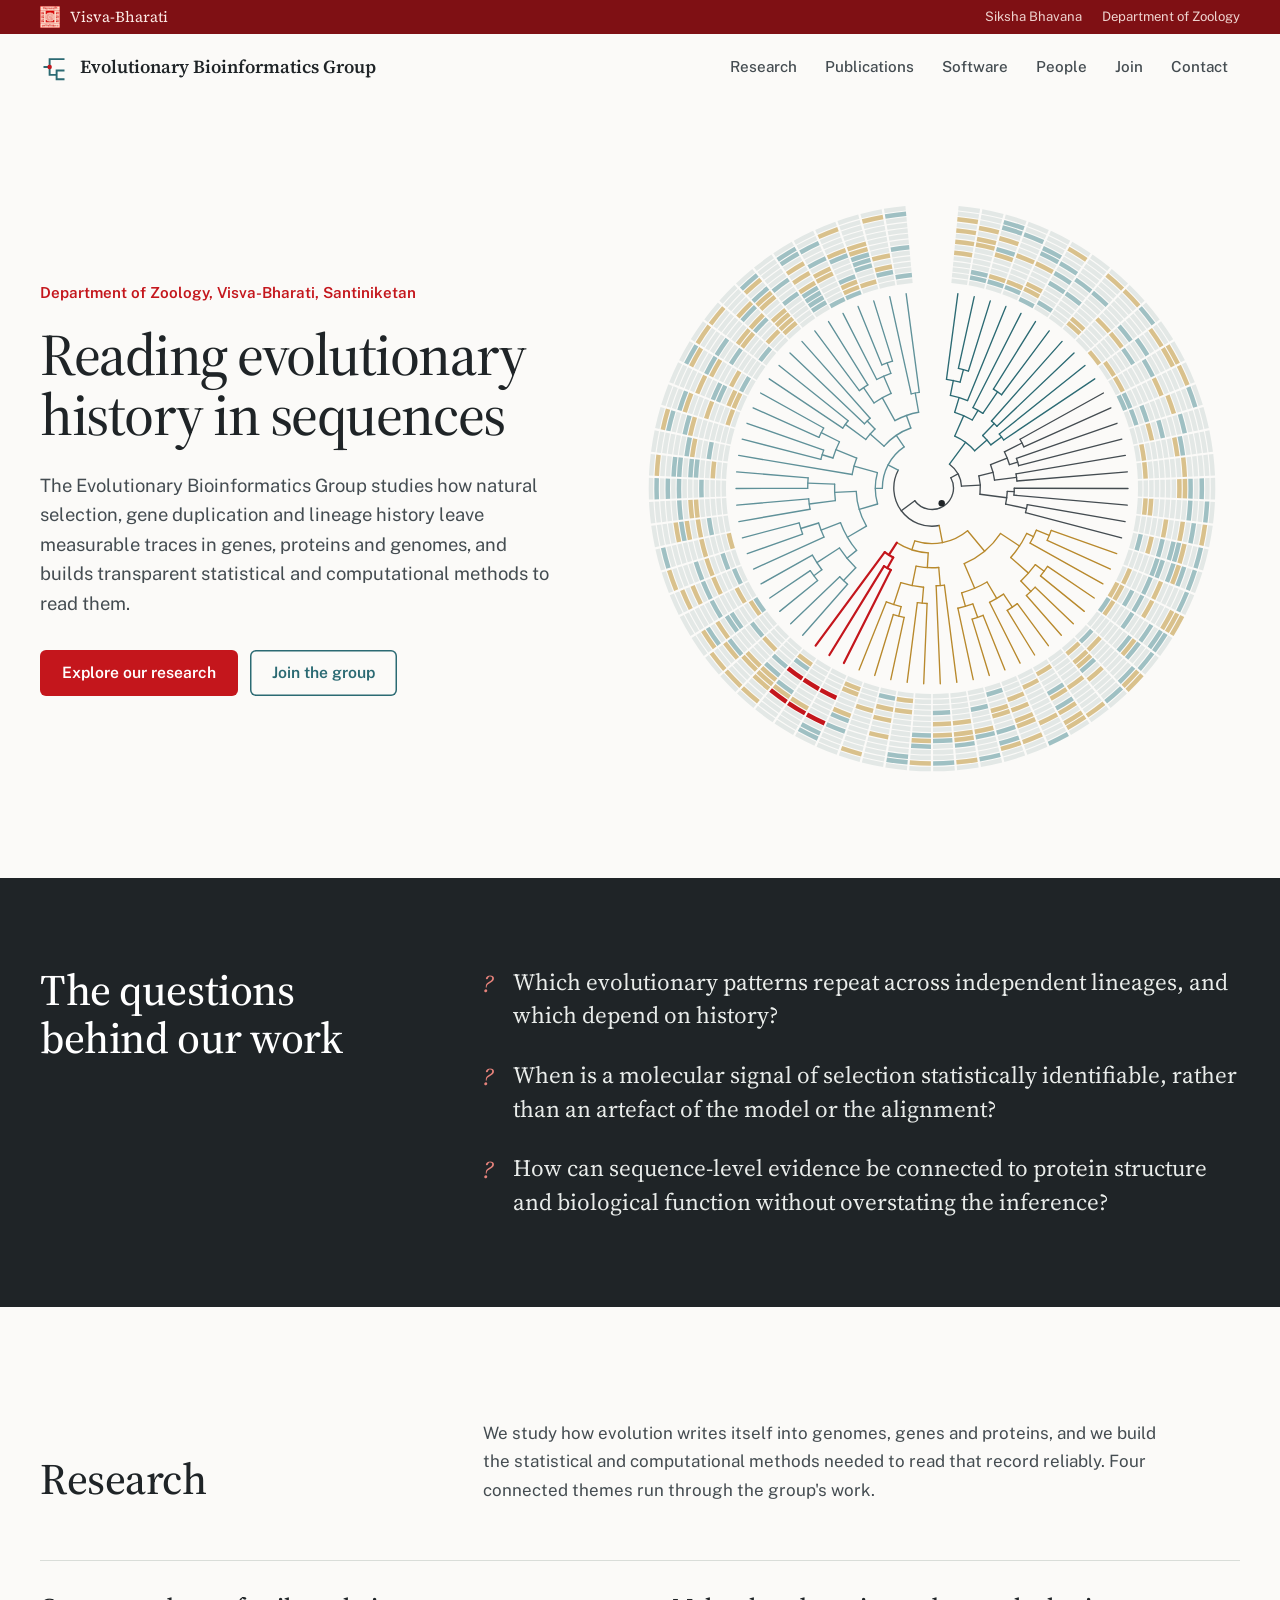
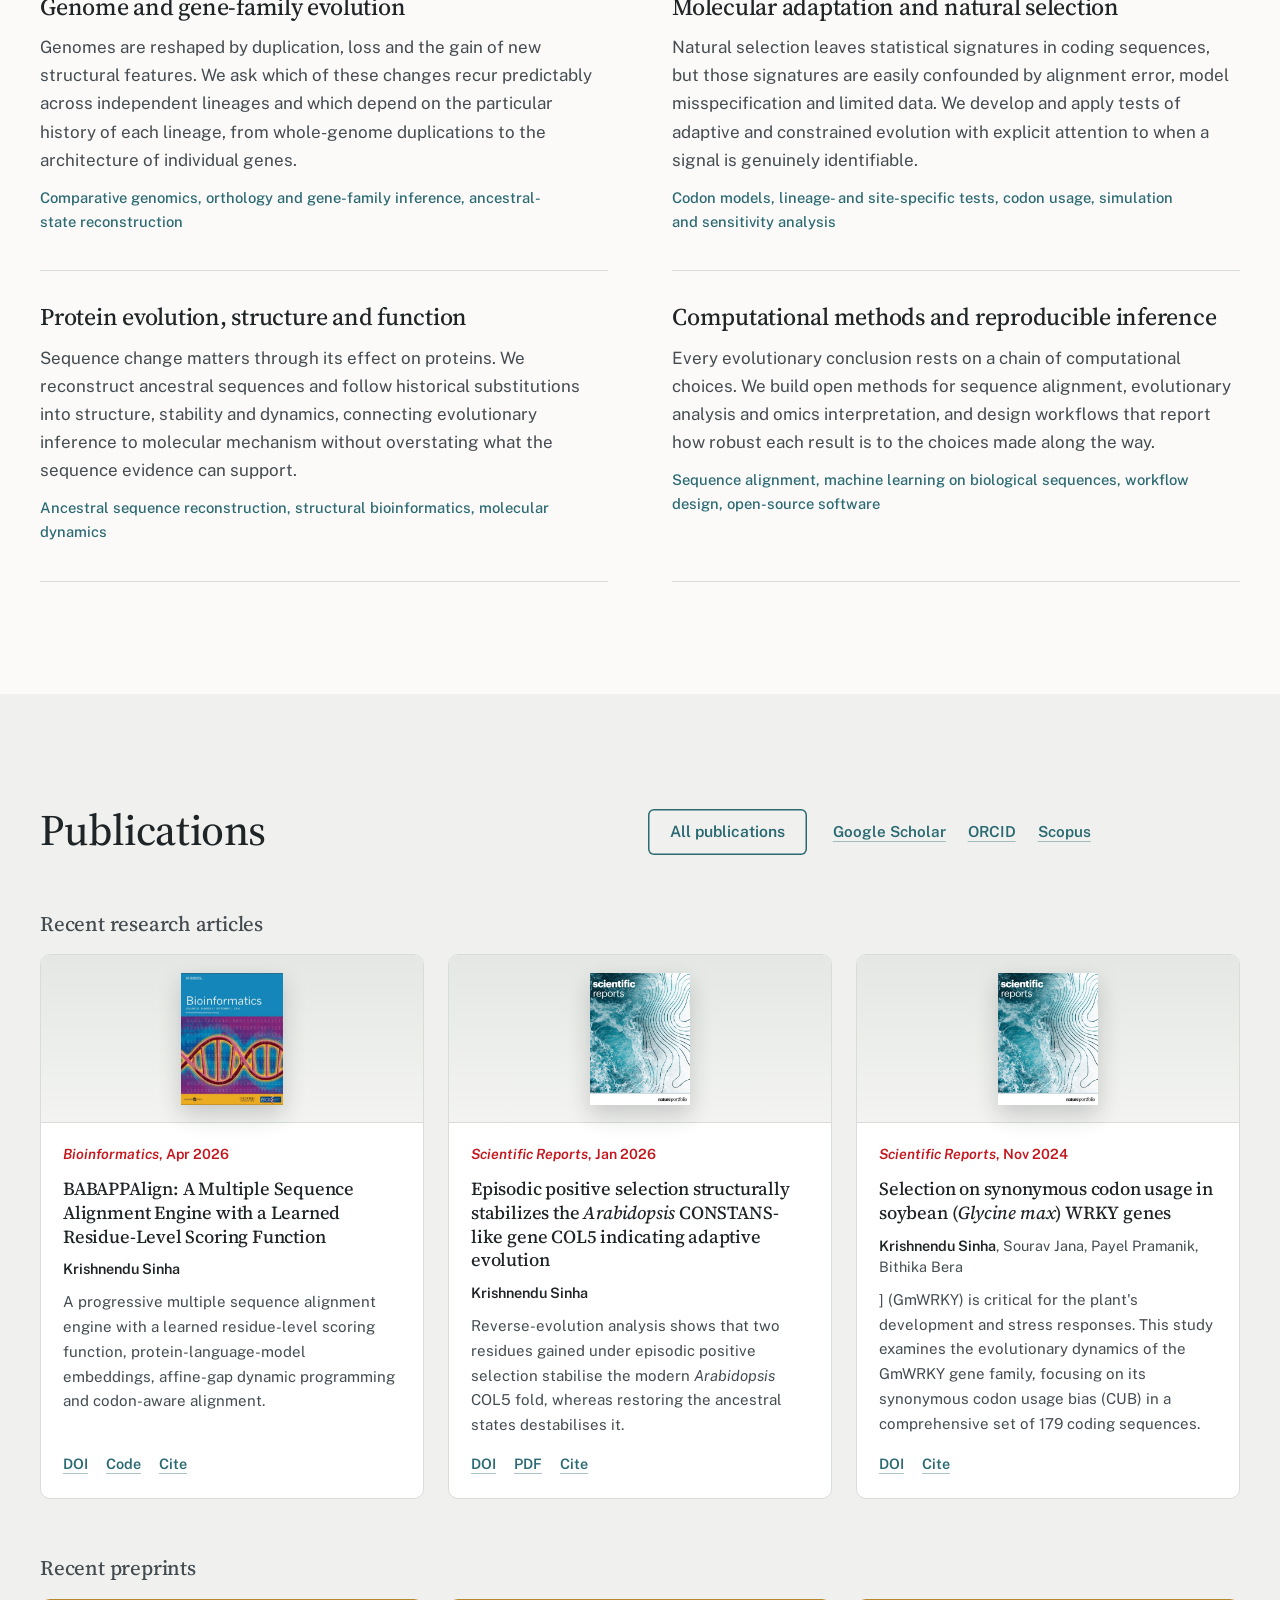
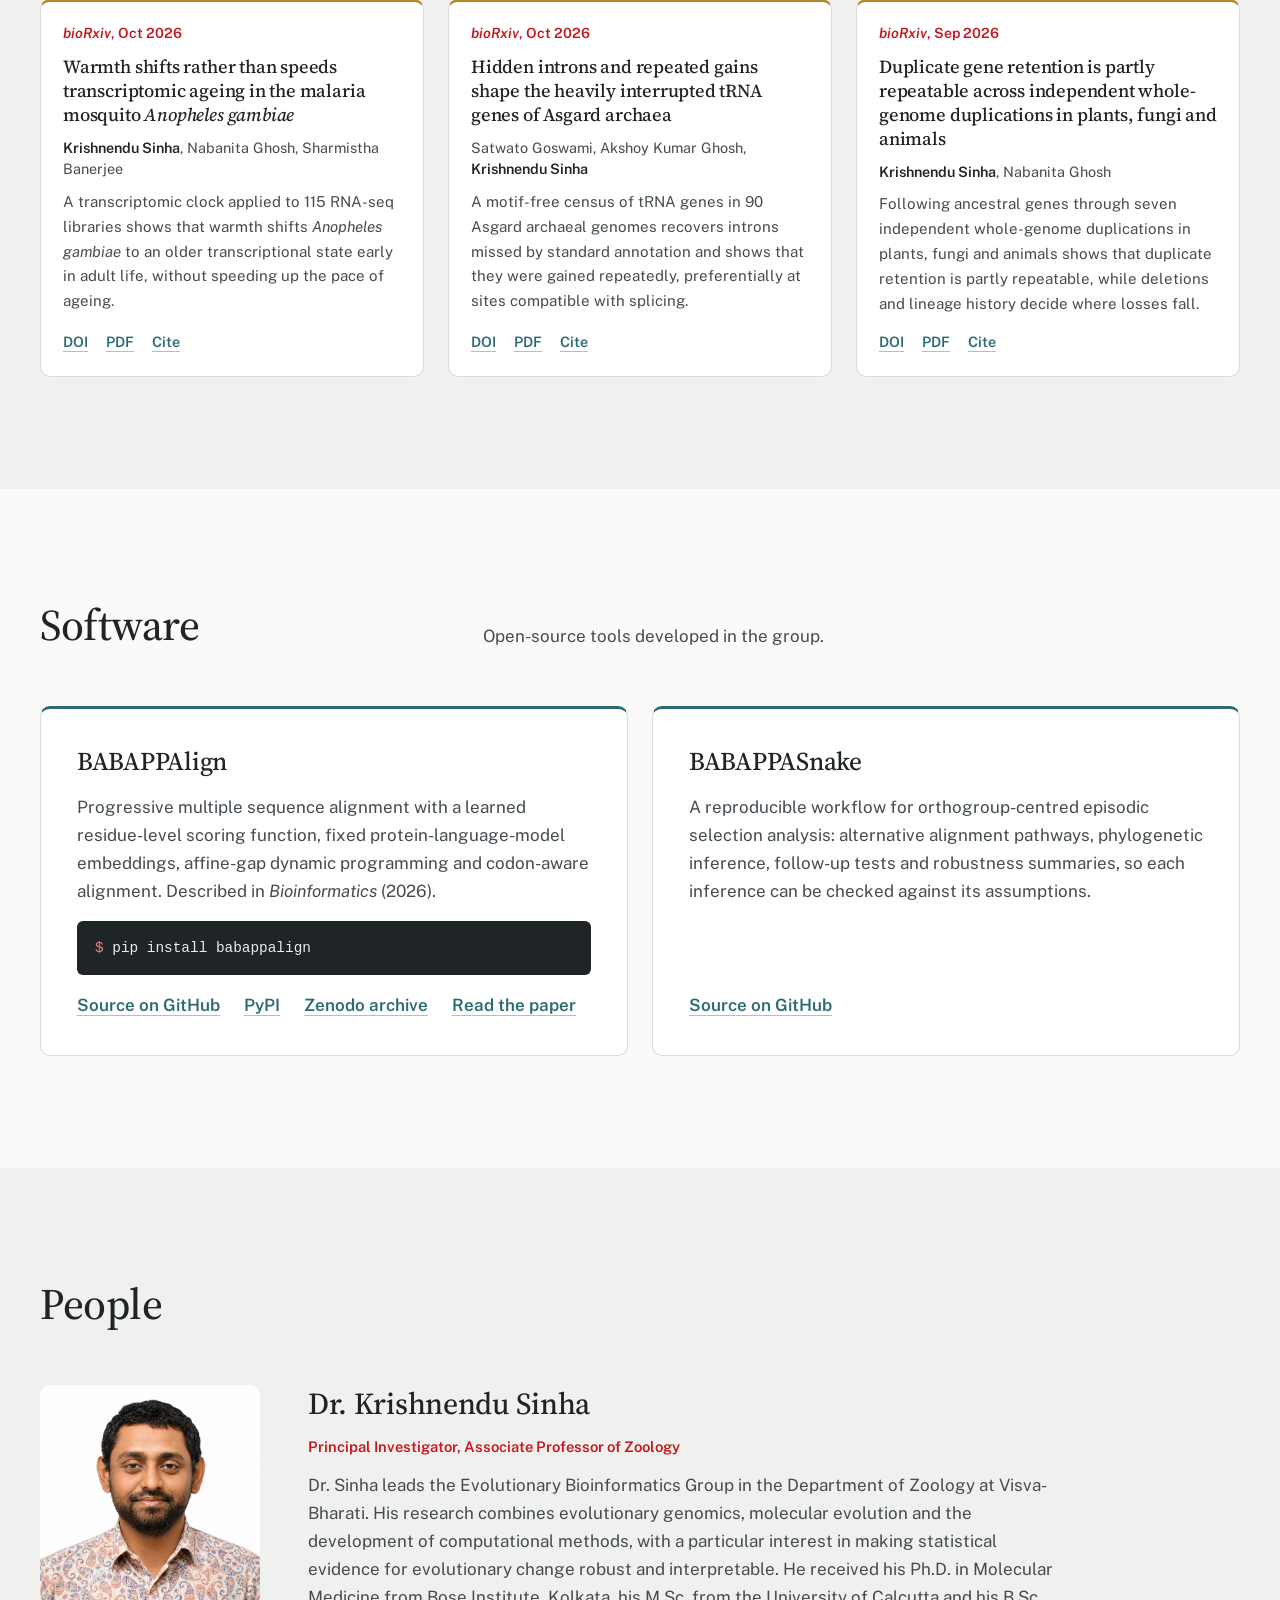
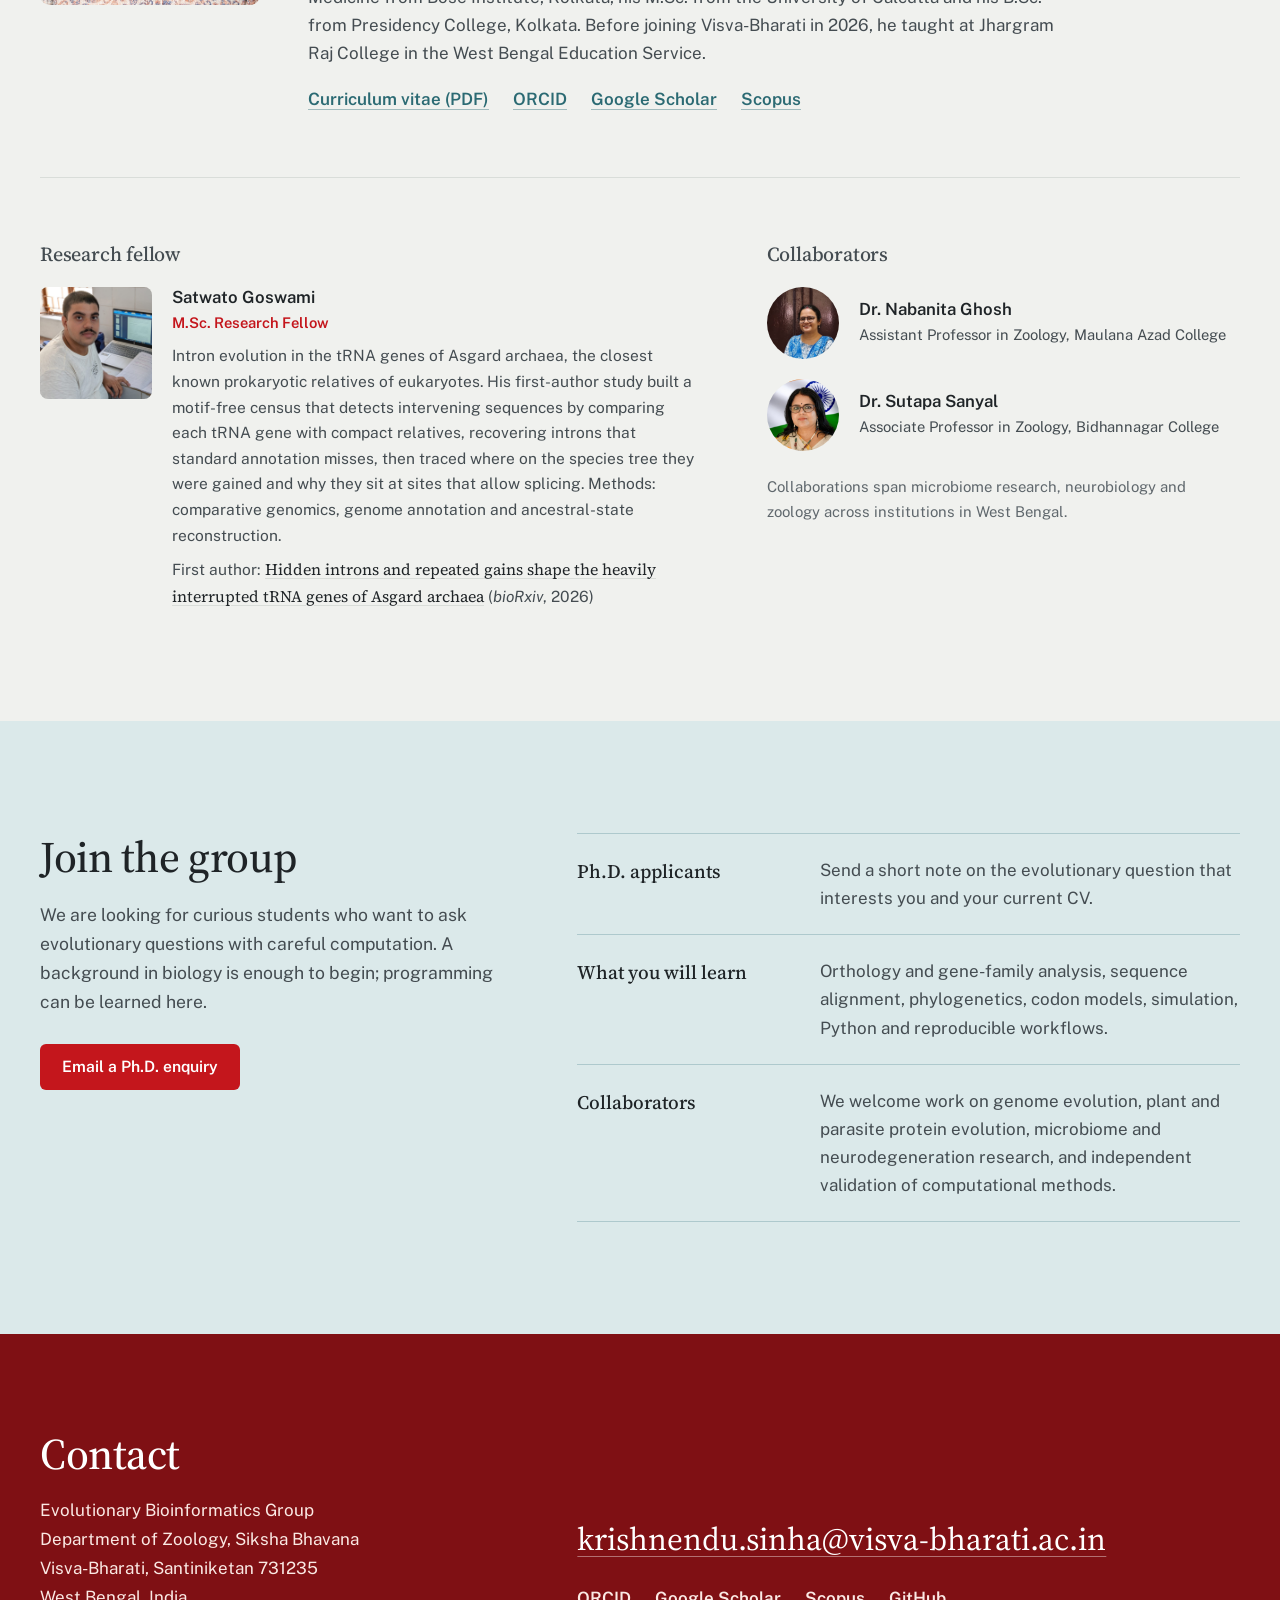
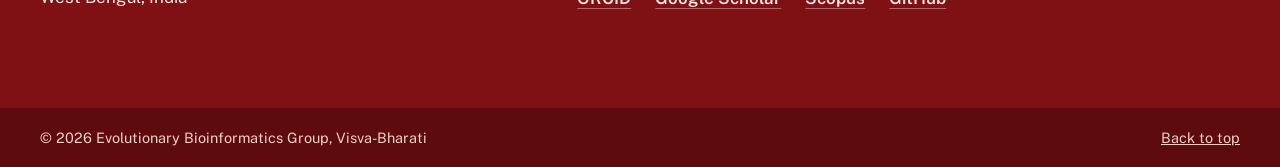
==== index.html @ af27961c "change in live fetching alog" ====
<!doctype html>
<html lang="en">
  <head>
    <meta charset="utf-8">
    <meta name="viewport" content="width=device-width, initial-scale=1">
    <meta
      name="description"
      content="Evolutionary Bioinformatics Group at Visva-Bharati studies evolutionary genomics, molecular adaptation, sequence alignment, statistical phylogenetics, and reproducible bioinformatics."
    >
    <meta name="theme-color" content="#7f1014">
    <meta property="og:type" content="website">
    <meta property="og:title" content="Evolutionary Bioinformatics Group | Visva-Bharati">
    <meta property="og:description" content="Evolutionary genomics, molecular adaptation, sequence-alignment methods and reproducible software at the Department of Zoology, Visva-Bharati.">
    <meta property="og:url" content="https://sinhakrishnendu.github.io/Lab_website/">
    <meta property="og:image" content="https://sinhakrishnendu.github.io/Lab_website/assets/og-image.png">
    <meta property="og:image:width" content="1200">
    <meta property="og:image:height" content="630">
    <meta property="og:image:alt" content="Evolutionary Bioinformatics Group, Visva-Bharati: a circular phylogeny with an alignment ring">
    <meta name="twitter:card" content="summary_large_image">
    <title>Evolutionary Bioinformatics Group | Visva-Bharati</title>
    <link rel="icon" type="image/svg+xml" href="assets/favicon.svg">
    <link rel="preconnect" href="https://fonts.googleapis.com">
    <link rel="preconnect" href="https://fonts.gstatic.com" crossorigin>
    <link
      rel="stylesheet"
      href="https://fonts.googleapis.com/css2?family=Source+Serif+4:ital,opsz,wght@0,8..60,400;0,8..60,500;0,8..60,600;1,8..60,400;1,8..60,500&family=Public+Sans:wght@400;500;600;700&family=JetBrains+Mono:wght@400;500&display=swap"
    >
    <link rel="stylesheet" href="styles.css?v=20261030a">
    <script type="application/ld+json">
      {
        "@context": "https://schema.org",
        "@type": "ResearchOrganization",
        "name": "Evolutionary Bioinformatics Group",
        "url": "https://sinhakrishnendu.github.io/Lab_website/",
        "parentOrganization": {
          "@type": "CollegeOrUniversity",
          "name": "Visva-Bharati",
          "url": "https://www.visvabharati.ac.in/"
        },
        "address": {
          "@type": "PostalAddress",
          "streetAddress": "Department of Zoology, Siksha Bhavana",
          "addressLocality": "Santiniketan",
          "postalCode": "731235",
          "addressRegion": "West Bengal",
          "addressCountry": "IN"
        },
        "email": "krishnendu.sinha@visva-bharati.ac.in",
        "founder": {
          "@type": "Person",
          "name": "Krishnendu Sinha",
          "jobTitle": "Associate Professor of Zoology",
          "identifier": "https://orcid.org/0000-0001-9590-3875",
          "sameAs": [
            "https://orcid.org/0000-0001-9590-3875",
            "https://scholar.google.com/citations?user=ZEI-IzMAAAAJ"
          ]
        },
        "knowsAbout": [
          "Evolutionary genomics",
          "Molecular evolution",
          "Statistical phylogenetics",
          "Multiple sequence alignment",
          "Positive selection",
          "Ancestral sequence reconstruction"
        ]
      }
    </script>
  </head>
  <body>
    <a class="skip-link" href="#main">Skip to content</a>

    <header class="site-header" data-header>
      <div class="institution-bar">
        <div class="shell institution-inner">
          <a class="institution-identity" href="https://www.visvabharati.ac.in/home/" target="_blank" rel="noreferrer">
            <img src="assets/visva-bharati-logo.png" alt="" width="389" height="420">
            <span>Visva-Bharati</span>
          </a>
          <span class="institution-links">
            <a href="https://www.visvabharati.ac.in/home/siksha-bhavana/" target="_blank" rel="noreferrer">Siksha Bhavana</a>
            <a href="https://www.visvabharati.ac.in/home/zoology/" target="_blank" rel="noreferrer">Department of Zoology</a>
          </span>
        </div>
      </div>

      <nav class="shell primary-nav" aria-label="Primary navigation">
        <a class="brand" href="#top">
          <svg class="brand-mark" viewBox="0 0 32 32" aria-hidden="true">
            <path d="M4 16H11M11 16V7H28M11 16V25H19M19 25V20H28M19 25V30H28" fill="none" stroke-width="2.2" />
            <circle cx="11" cy="16" r="2.6" />
          </svg>
          <span>Evolutionary Bioinformatics Group</span>
        </a>

        <button class="nav-toggle" type="button" aria-controls="primary-menu" aria-expanded="false">
          <span class="nav-toggle-line"></span>
          <span class="nav-toggle-line"></span>
          <span class="sr-only">Menu</span>
        </button>

        <div class="nav-links" id="primary-menu">
          <a href="#programmes">Research</a>
          <a href="#publications">Publications</a>
          <a href="#software">Software</a>
          <a href="#people">People</a>
          <a href="#join">Join</a>
          <a href="#contact">Contact</a>
        </div>
      </nav>
    </header>

    <main id="main">
      <section class="hero" id="top" aria-labelledby="hero-title">
        <div class="shell hero-grid">
          <div class="hero-text">
            <p class="hero-affiliation">Department of Zoology, Visva-Bharati, Santiniketan</p>
            <h1 id="hero-title">Reading evolutionary history in sequences</h1>
            <p class="hero-copy">
              The Evolutionary Bioinformatics Group studies how natural selection, gene duplication
              and lineage history leave measurable traces in genes, proteins and genomes, and
              builds transparent statistical and computational methods to read them.
            </p>
            <div class="hero-actions">
              <a class="button primary" href="#programmes">Explore our research</a>
              <a class="button quiet" href="#join">Join the group</a>
            </div>
          </div>

          <div class="hero-art" aria-hidden="true">
            <svg class="tree-figure" data-tree-figure viewBox="0 0 600 600" focusable="false"></svg>
          </div>
        </div>
      </section>

      <section class="questions" aria-labelledby="questions-title">
        <div class="shell questions-grid">
          <h2 id="questions-title">The questions behind our work</h2>
          <ol class="question-list">
            <li>
              <p>Which evolutionary patterns repeat across independent lineages, and which depend on history?</p>
            </li>
            <li>
              <p>When is a molecular signal of selection statistically identifiable, rather than an artefact of the model or the alignment?</p>
            </li>
            <li>
              <p>How can sequence-level evidence be connected to protein structure and biological function without overstating the inference?</p>
            </li>
          </ol>
        </div>
      </section>

      <section class="section" id="programmes" aria-labelledby="programmes-title">
        <div class="shell">
          <header class="section-head">
            <h2 id="programmes-title">Research</h2>
            <p>
              We study how evolution writes itself into genomes, genes and proteins, and we build
              the statistical and computational methods needed to read that record reliably.
              Four connected themes run through the group's work.
            </p>
          </header>

          <div class="theme-grid">
            <article class="theme">
              <h3>Genome and gene-family evolution</h3>
              <p>
                Genomes are reshaped by duplication, loss and the gain of new structural features.
                We ask which of these changes recur predictably across independent lineages and
                which depend on the particular history of each lineage, from whole-genome
                duplications to the architecture of individual genes.
              </p>
              <p class="theme-approaches">Comparative genomics, orthology and gene-family inference, ancestral-state reconstruction</p>
            </article>

            <article class="theme">
              <h3>Molecular adaptation and natural selection</h3>
              <p>
                Natural selection leaves statistical signatures in coding sequences, but those
                signatures are easily confounded by alignment error, model misspecification and
                limited data. We develop and apply tests of adaptive and constrained evolution with
                explicit attention to when a signal is genuinely identifiable.
              </p>
              <p class="theme-approaches">Codon models, lineage- and site-specific tests, codon usage, simulation and sensitivity analysis</p>
            </article>

            <article class="theme">
              <h3>Protein evolution, structure and function</h3>
              <p>
                Sequence change matters through its effect on proteins. We reconstruct ancestral
                sequences and follow historical substitutions into structure, stability and
                dynamics, connecting evolutionary inference to molecular mechanism without
                overstating what the sequence evidence can support.
              </p>
              <p class="theme-approaches">Ancestral sequence reconstruction, structural bioinformatics, molecular dynamics</p>
            </article>

            <article class="theme">
              <h3>Computational methods and reproducible inference</h3>
              <p>
                Every evolutionary conclusion rests on a chain of computational choices. We build
                open methods for sequence alignment, evolutionary analysis and omics
                interpretation, and design workflows that report how robust each result is to
                the choices made along the way.
              </p>
              <p class="theme-approaches">Sequence alignment, machine learning on biological sequences, workflow design, open-source software</p>
            </article>
          </div>
        </div>
      </section>

      <section class="section tinted" id="publications" aria-labelledby="publications-title">
        <div class="shell">
          <header class="section-head">
            <h2 id="publications-title">Publications</h2>
            <p class="profile-links" aria-label="Publication records">
              <a class="button quiet" href="publications.html">All publications</a>
              <a href="https://scholar.google.com/citations?user=ZEI-IzMAAAAJ&amp;hl=en&amp;authuser=1" target="_blank" rel="noreferrer">Google Scholar</a>
              <a href="https://orcid.org/0000-0001-9590-3875" target="_blank" rel="noreferrer">ORCID</a>
              <a href="https://www.scopus.com/authid/detail.uri?authorId=55612440000" target="_blank" rel="noreferrer">Scopus</a>
            </p>
          </header>

          <h3 class="pub-subhead">Recent research articles</h3>
          <div class="pub-grid" data-pub-latest="article" data-count="3" aria-live="polite"></div>

          <h3 class="pub-subhead">Recent preprints</h3>
          <div class="pub-grid" data-pub-latest="preprint" data-count="3" aria-live="polite"></div>
        </div>
      </section>

      <section class="section" id="software" aria-labelledby="software-title">
        <div class="shell">
          <header class="section-head">
            <h2 id="software-title">Software</h2>
            <p>Open-source tools developed in the group.</p>
          </header>

          <div class="software-grid">
            <article class="software">
              <h3>BABAPPAlign</h3>
              <p>
                Progressive multiple sequence alignment with a learned residue-level scoring
                function, fixed protein-language-model embeddings, affine-gap dynamic programming
                and codon-aware alignment. Described in <i>Bioinformatics</i> (2026).
              </p>
              <pre class="install"><code><span aria-hidden="true">$ </span>pip install babappalign</code></pre>
              <p class="software-links">
                <a href="https://github.com/sinhakrishnendu/BABAPPAlign" target="_blank" rel="noreferrer">Source on GitHub</a>
                <a href="https://pypi.org/project/babappalign/" target="_blank" rel="noreferrer">PyPI</a>
                <a href="https://doi.org/10.5281/zenodo.17934124" target="_blank" rel="noreferrer">Zenodo archive</a>
                <a href="https://doi.org/10.1093/bioinformatics/btag189" target="_blank" rel="noreferrer">Read the paper</a>
              </p>
            </article>

            <article class="software">
              <h3>BABAPPASnake</h3>
              <p>
                A reproducible workflow for orthogroup-centred episodic selection analysis:
                alternative alignment pathways, phylogenetic inference, follow-up tests and
                robustness summaries, so each inference can be checked against its assumptions.
              </p>
              <p class="software-links">
                <a href="https://github.com/sinhakrishnendu/BABAPPASnake" target="_blank" rel="noreferrer">Source on GitHub</a>
              </p>
            </article>
          </div>
        </div>
      </section>


      <section class="section tinted" id="people" aria-labelledby="people-title">
        <div class="shell">
          <header class="section-head">
            <h2 id="people-title">People</h2>
          </header>

          <article class="pi">
            <img class="pi-photo" src="assets/krishnendu-sinha.jpeg" alt="Dr. Krishnendu Sinha" width="400" height="400" loading="lazy">
            <div class="pi-body">
              <h3>Dr. Krishnendu Sinha</h3>
              <p class="role">Principal Investigator, Associate Professor of Zoology</p>
              <p>
                Dr. Sinha leads the Evolutionary Bioinformatics Group in the Department of Zoology at
                Visva-Bharati. His research combines evolutionary genomics, molecular evolution and the
                development of computational methods, with a particular interest in making statistical
                evidence for evolutionary change robust and interpretable. He received his Ph.D. in
                Molecular Medicine from Bose Institute, Kolkata, his M.Sc. from the University of
                Calcutta and his B.Sc. from Presidency College, Kolkata. Before joining Visva-Bharati in
                2026, he taught at Jhargram Raj College in the West Bengal Education Service.
              </p>
              <p class="person-links">
                <a href="CV/Krishnendu_Sinha_CV.pdf" target="_blank" rel="noreferrer">Curriculum vitae (PDF)</a>
                <a href="https://orcid.org/0000-0001-9590-3875" target="_blank" rel="noreferrer">ORCID</a>
                <a href="https://scholar.google.com/citations?user=ZEI-IzMAAAAJ&amp;hl=en&amp;authuser=1" target="_blank" rel="noreferrer">Google Scholar</a>
                <a href="https://www.scopus.com/authid/detail.uri?authorId=55612440000" target="_blank" rel="noreferrer">Scopus</a>
              </p>
            </div>
          </article>

          <div class="people-columns">
            <div>
              <h3 class="group-title">Research fellow</h3>
              <article class="member">
                <img src="assets/satwato-goswami-profile.jpeg" alt="Satwato Goswami" width="1000" height="1000" loading="lazy">
                <div>
                  <h4>Satwato Goswami</h4>
                  <p class="role">M.Sc. Research Fellow</p>
                  <p>
                    Intron evolution in the tRNA genes of Asgard archaea, the closest known
                    prokaryotic relatives of eukaryotes. His first-author study built a motif-free
                    census that detects intervening sequences by comparing each tRNA gene with
                    compact relatives, recovering introns that standard annotation misses, then
                    traced where on the species tree they were gained and why they sit at sites
                    that allow splicing. Methods: comparative genomics, genome annotation and
                    ancestral-state reconstruction.
                  </p>
                  <p class="member-work">
                    First author:
                    <a href="https://doi.org/10.64898/2026.10.13.758758" target="_blank" rel="noreferrer">Hidden introns and repeated gains shape the heavily interrupted tRNA genes of Asgard archaea</a>
                    (<i>bioRxiv</i>, 2026)
                  </p>
                </div>
              </article>
            </div>

            <div id="collaborators">
              <h3 class="group-title">Collaborators</h3>
              <article class="member compact">
                <img src="assets/nabanita-ghosh.jpeg" alt="Dr. Nabanita Ghosh" width="720" height="720" loading="lazy">
                <div>
                  <h4>Dr. Nabanita Ghosh</h4>
                  <p class="role">Assistant Professor in Zoology, Maulana Azad College</p>
                </div>
              </article>
              <article class="member compact">
                <img src="assets/sutapa-sanyal.jpeg" alt="Dr. Sutapa Sanyal" width="896" height="896" loading="lazy">
                <div>
                  <h4>Dr. Sutapa Sanyal</h4>
                  <p class="role">Associate Professor in Zoology, Bidhannagar College</p>
                </div>
              </article>
              <p class="collab-note">
                Collaborations span microbiome research, neurobiology and zoology across institutions
                in West Bengal.
              </p>
            </div>
          </div>
        </div>
      </section>

      <section class="section join" id="join" aria-labelledby="join-title">
        <div class="shell join-grid">
          <div>
            <h2 id="join-title">Join the group</h2>
            <p class="join-lead">
              We are looking for curious students who want to ask evolutionary questions with
              careful computation. A background in biology is enough to begin; programming can
              be learned here.
            </p>
            <a class="button primary" href="mailto:krishnendu.sinha@visva-bharati.ac.in?subject=Ph.D.%20enquiry%3A%20Evolutionary%20Bioinformatics%20Group">Email a Ph.D. enquiry</a>
          </div>
          <dl class="join-list">
            <div>
              <dt>Ph.D. applicants</dt>
              <dd>Send a short note on the evolutionary question that interests you and your current CV.</dd>
            </div>
            <div>
              <dt>What you will learn</dt>
              <dd>Orthology and gene-family analysis, sequence alignment, phylogenetics, codon models, simulation, Python and reproducible workflows.</dd>
            </div>
            <div>
              <dt>Collaborators</dt>
              <dd>We welcome work on genome evolution, plant and parasite protein evolution, microbiome and neurodegeneration research, and independent validation of computational methods.</dd>
            </div>
          </dl>
        </div>
      </section>

      <section class="contact" id="contact" aria-labelledby="contact-title">
        <div class="shell contact-grid">
          <div>
            <h2 id="contact-title">Contact</h2>
            <address>
              Evolutionary Bioinformatics Group<br>
              Department of Zoology, Siksha Bhavana<br>
              Visva-Bharati, Santiniketan 731235<br>
              West Bengal, India
            </address>
          </div>
          <div class="contact-links">
            <a class="contact-email" href="mailto:krishnendu.sinha@visva-bharati.ac.in">krishnendu.sinha@visva-bharati.ac.in</a>
            <p>
              <a href="https://orcid.org/0000-0001-9590-3875" target="_blank" rel="noreferrer">ORCID</a>
              <a href="https://scholar.google.com/citations?user=ZEI-IzMAAAAJ&amp;hl=en&amp;authuser=1" target="_blank" rel="noreferrer">Google Scholar</a>
              <a href="https://www.scopus.com/authid/detail.uri?authorId=55612440000" target="_blank" rel="noreferrer">Scopus</a>
              <a href="https://github.com/sinhakrishnendu" target="_blank" rel="noreferrer">GitHub</a>
            </p>
          </div>
        </div>
      </section>
    </main>

    <footer class="site-footer">
      <div class="shell footer-inner">
        <p>&copy; <span data-year></span> Evolutionary Bioinformatics Group, Visva-Bharati</p>
        <a href="#top">Back to top</a>
      </div>
    </footer>

    <script src="figure.js?v=20261030a"></script>
    <script src="script.js?v=20261030a"></script>
    <script src="publications-config.js?v=20261030a"></script>
    <script src="data/publications-snapshot.js?v=20261030a"></script>
    <script src="publications-core.js?v=20261030a"></script>
    <script src="publications-ui.js?v=20261030a"></script>
  </body>
</html>
---- styles.css ----
/* Evolutionary Bioinformatics Group, Visva-Bharati
 * Colour is semantic: the three ω (dN/dS) classes from Fig. 1 carry through the site.
 *   teal      ω < 1  purifying selection   (structure, links)
 *   ochre     ω ≈ 1  relaxed constraint    (secondary accents)
 *   vermilion ω > 1  positive selection    (Visva-Bharati red; calls to action, highlights)
 */
:root {
  --ink: #1f2427;
  --ink-2: #444c51;
  --muted: #60686d;
  --paper: #fbfaf8;
  --tint: #f0f1ee;
  --line: #d9ddd9;
  --white: #ffffff;
  --vermilion: #c4161c;
  --maroon: #7f1014;
  --teal: #2b6a73;
  --teal-soft: #dbe9ea;
  --ochre: #b8892c;
  --band: rgba(196, 22, 28, 0.09);

  --serif: "Source Serif 4", Georgia, "Times New Roman", serif;
  --sans: "Public Sans", ui-sans-serif, system-ui, -apple-system, "Segoe UI", sans-serif;
  --mono: "JetBrains Mono", ui-monospace, SFMono-Regular, Menlo, monospace;

  --max: 1200px;
  --gutter: clamp(16px, 4vw, 40px);
  --radius: 6px;
}

*,
*::before,
*::after {
  box-sizing: border-box;
}

html {
  scroll-behavior: smooth;
  -webkit-text-size-adjust: 100%;
}

body {
  margin: 0;
  background: var(--paper);
  color: var(--ink);
  font-family: var(--sans);
  font-size: 1.0625rem;
  line-height: 1.65;
  text-rendering: optimizeLegibility;
}

body.nav-open {
  overflow: hidden;
}

img {
  display: block;
  max-width: 100%;
  height: auto;
}

a {
  color: inherit;
}

h1,
h2,
h3,
h4,
p,
figure,
ol,
ul,
dl,
dd {
  margin: 0;
}

h1,
h2,
h3 {
  font-family: var(--serif);
  font-weight: 500;
  letter-spacing: -0.01em;
  color: var(--ink);
}

h2 {
  font-size: clamp(2rem, 3.4vw, 2.75rem);
  line-height: 1.12;
}

h3 {
  font-size: 1.35rem;
  line-height: 1.25;
}

h4 {
  font-size: 1.05rem;
  font-weight: 600;
  line-height: 1.3;
}

i {
  font-style: italic;
}

:focus-visible {
  outline: 2px solid var(--teal);
  outline-offset: 3px;
  border-radius: 2px;
}

section[id],
div[id] {
  scroll-margin-top: 96px;
}

.shell {
  width: min(100% - 2 * var(--gutter), var(--max));
  margin-inline: auto;
}

.skip-link {
  position: fixed;
  z-index: 100;
  top: 12px;
  left: 12px;
  padding: 10px 14px;
  background: var(--white);
  border-radius: var(--radius);
  transform: translateY(-200%);
}

.skip-link:focus {
  transform: none;
}

.sr-only {
  position: absolute;
  width: 1px;
  height: 1px;
  overflow: hidden;
  clip: rect(0 0 0 0);
  white-space: nowrap;
}

/* Header ----------------------------------------------------------------- */

.site-header {
  position: sticky;
  top: 0;
  z-index: 50;
  background: rgba(251, 250, 248, 0.94);
  backdrop-filter: saturate(1.4) blur(10px);
  transition: box-shadow 200ms ease;
}

.site-header.is-scrolled {
  box-shadow: 0 1px 0 var(--line);
}

.institution-bar {
  background: var(--maroon);
  color: #fbe9e4;
  font-size: 0.82rem;
}

.institution-inner {
  display: flex;
  align-items: center;
  justify-content: space-between;
  gap: 16px;
  min-height: 34px;
}

.institution-identity {
  display: inline-flex;
  align-items: center;
  gap: 10px;
  font-family: var(--serif);
  font-size: 0.95rem;
  text-decoration: none;
}

.institution-identity img {
  width: 20px;
  height: auto;
}

.institution-links {
  display: flex;
  gap: 20px;
}

.institution-links a {
  text-decoration: none;
  opacity: 0.9;
}

.institution-links a:hover,
.institution-identity:hover {
  text-decoration: underline;
  text-underline-offset: 3px;
}

.primary-nav {
  display: flex;
  align-items: center;
  justify-content: space-between;
  gap: 24px;
  min-height: 66px;
}

.brand {
  display: inline-flex;
  align-items: center;
  gap: 12px;
  font-family: var(--serif);
  font-size: 1.15rem;
  font-weight: 600;
  text-decoration: none;
}

.brand-mark {
  width: 28px;
  height: 28px;
  flex: none;
}

.brand-mark path {
  stroke: var(--teal);
}

.brand-mark circle {
  fill: var(--vermilion);
}

.nav-links {
  display: flex;
  gap: 4px;
}

.nav-links a {
  position: relative;
  padding: 8px 12px;
  color: var(--ink-2);
  font-size: 0.95rem;
  font-weight: 500;
  text-decoration: none;
  border-radius: var(--radius);
}

.nav-links a:hover {
  color: var(--ink);
  background: var(--tint);
}

.nav-links a.is-active {
  color: var(--ink);
}

.nav-links a.is-active::after {
  content: "";
  position: absolute;
  left: 12px;
  right: 12px;
  bottom: 2px;
  height: 2px;
  background: var(--vermilion);
}

.nav-toggle {
  display: none;
}

/* Buttons and links ------------------------------------------------------ */

.button {
  display: inline-flex;
  align-items: center;
  justify-content: center;
  min-height: 46px;
  padding: 0 22px;
  border-radius: var(--radius);
  font-weight: 600;
  font-size: 0.98rem;
  text-decoration: none;
  transition: background-color 160ms ease, color 160ms ease;
}

.button.primary {
  background: var(--vermilion);
  color: var(--white);
}

.button.primary:hover {
  background: var(--maroon);
}

.button.quiet {
  color: var(--teal);
  box-shadow: inset 0 0 0 1.5px var(--teal);
}

.button.quiet:hover {
  background: var(--teal);
  color: var(--white);
}

.text-link,
.software-links a,
.person-links a,
.profile-links a,
.contact-links p a {
  color: var(--teal);
  font-weight: 600;
  text-decoration: underline;
  text-decoration-thickness: 1px;
  text-underline-offset: 4px;
  text-decoration-color: rgba(43, 106, 115, 0.4);
}

.text-link:hover,
.software-links a:hover,
.person-links a:hover,
.profile-links a:hover,
.contact-links p a:hover {
  text-decoration-color: currentColor;
}

/* Hero ------------------------------------------------------------------- */

.hero {
  padding: clamp(40px, 7vw, 88px) 0 clamp(48px, 7vw, 96px);
}

.hero-grid {
  display: grid;
  grid-template-columns: minmax(0, 11fr) minmax(0, 13fr);
  gap: clamp(32px, 5vw, 64px);
  align-items: center;
}

.hero-affiliation {
  margin-bottom: 20px;
  color: var(--vermilion);
  font-weight: 600;
  font-size: 0.95rem;
}

.hero h1 {
  font-size: clamp(2.5rem, 4.6vw, 4.1rem);
  line-height: 1.02;
  letter-spacing: -0.025em;
  font-weight: 500;
  font-variation-settings: "opsz" 60;
  margin-bottom: 26px;
}

.hero-copy {
  max-width: 34em;
  color: var(--ink-2);
  font-size: 1.15rem;
  line-height: 1.6;
  margin-bottom: 32px;
}

.hero-actions {
  display: flex;
  flex-wrap: wrap;
  gap: 12px;
}

.hero-art {
  position: relative;
  min-width: 0;
  display: grid;
  place-items: center;
}

.tree-figure {
  width: min(100%, 600px);
  height: auto;
  overflow: visible;
}

.tf-b {
  fill: none;
  stroke-width: 1.35;
  stroke-linecap: round;
  transition: stroke-dashoffset 700ms cubic-bezier(0.4, 0, 0.2, 1);
  transition-delay: calc(var(--i) * 5ms);
}

.tf-b.c-teal { stroke: var(--teal); }
.tf-b.c-teal-2 { stroke: #5f9199; }
.tf-b.c-ink { stroke: var(--ink-2); }
.tf-b.c-ochre { stroke: var(--ochre); }
.tf-b.c-hot { stroke: var(--vermilion); stroke-width: 2.2; }

.tf-root { fill: var(--ink); }

.tf-cell {
  opacity: 0;
  transition: opacity 500ms ease;
  transition-delay: calc(500ms + var(--a) * 7ms);
}

.tf-cell.s0 { fill: #e3e8e6; }
.tf-cell.s1 { fill: #9fc0c3; }
.tf-cell.s2 { fill: #d9c18c; }
.tf-cell.s3 { fill: var(--vermilion); }

.tree-figure.is-drawn .tf-b { stroke-dashoffset: 0 !important; }
.tree-figure.is-drawn .tf-cell { opacity: 1; }
.tree-figure.no-motion * { transition: none !important; }

/* Questions band --------------------------------------------------------- */

.questions {
  background: var(--ink);
  color: #e9ecea;
  padding: clamp(48px, 7vw, 88px) 0;
}

.questions-grid {
  display: grid;
  grid-template-columns: minmax(0, 4fr) minmax(0, 8fr);
  gap: clamp(28px, 5vw, 72px);
}

.questions h2 {
  color: var(--white);
}

.question-list {
  list-style: none;
  padding: 0;
  display: grid;
  gap: 26px;
}

.question-list li {
  position: relative;
  padding-left: 30px;
}

.question-list li::before {
  content: "?";
  position: absolute;
  left: 0;
  top: -2px;
  font-family: var(--serif);
  font-style: italic;
  font-size: 1.5rem;
  color: #e7837c;
}

.question-list p {
  font-family: var(--serif);
  font-size: clamp(1.2rem, 1.9vw, 1.45rem);
  line-height: 1.45;
  max-width: 36em;
}

/* Sections --------------------------------------------------------------- */

.section {
  padding: clamp(64px, 9vw, 112px) 0;
}

.section.tinted {
  background: var(--tint);
}

.section-head {
  display: grid;
  grid-template-columns: minmax(0, 4fr) minmax(0, 8fr);
  gap: clamp(16px, 5vw, 72px);
  align-items: end;
  margin-bottom: clamp(32px, 5vw, 56px);
}

.section-head p {
  max-width: 40em;
  color: var(--ink-2);
}

/* Research themes */
.theme-grid {
  display: grid;
  grid-template-columns: repeat(2, minmax(0, 1fr));
  gap: 0 clamp(32px, 5vw, 72px);
  border-top: 1px solid var(--line);
}

.theme {
  display: grid;
  align-content: start;
  gap: 12px;
  padding: 32px 0 36px;
  border-bottom: 1px solid var(--line);
}

.theme h3 {
  font-size: 1.5rem;
  line-height: 1.2;
}

.theme p {
  color: var(--ink-2);
  max-width: 36em;
}

.theme .theme-approaches {
  font-size: 0.92rem;
  color: var(--teal);
  font-weight: 500;
}

/* Publications ----------------------------------------------------------- */

/* Corresponding-author asterisks are explained only on publications.html */
#publications .corr {
  display: none;
}

.corr {
  color: var(--vermilion);
  font-weight: 700;
  margin-left: 1px;
}

.profile-links {
  display: flex;
  flex-wrap: wrap;
  align-items: center;
  justify-content: flex-end;
  gap: 12px 22px;
  font-size: 0.95rem;
}

.profile-links a {
  white-space: nowrap;
}

.profile-links .button {
  margin-right: 4px;
  text-decoration: none;
}

.pub-subhead {
  margin: 0 0 18px;
  font-size: 1.3rem;
  color: var(--ink-2);
}

.pub-grid + .pub-subhead {
  margin-top: clamp(40px, 5vw, 56px);
}

.pub-grid {
  display: grid;
  grid-template-columns: repeat(3, minmax(0, 1fr));
  gap: 24px;
}

.pub-card {
  display: flex;
  flex-direction: column;
  background: var(--white);
  border: 1px solid var(--line);
  border-radius: 10px;
  overflow: hidden;
}

.pub-visual {
  display: grid;
  place-items: center;
  height: 168px;
  padding: 18px;
  background: var(--paper);
  border-bottom: 1px solid var(--line);
  text-decoration: none;
}

.pub-card.has-cover .pub-visual {
  background: linear-gradient(180deg, #e4e7e3, #f3f4f1);
}

.pub-visual img {
  max-height: 132px;
  width: auto;
  box-shadow: 0 10px 22px rgba(31, 36, 39, 0.2);
}

.pub-visual img.pub-logo {
  max-width: 62%;
  max-height: 64px;
  box-shadow: none;
}

.pub-venue-mark {
  font-family: var(--serif);
  font-size: 1.55rem;
  line-height: 1.15;
  text-align: center;
  color: var(--ink-2);
  max-width: 14em;
}

.pub-card.text-only {
  border-top: 3px solid var(--ochre);
}

.pub-body {
  display: flex;
  flex-direction: column;
  gap: 10px;
  padding: 20px 22px 22px;
  flex: 1;
}

.pub-meta {
  font-size: 0.88rem;
  color: var(--vermilion);
  font-weight: 600;
}

.pub-meta em {
  font-style: italic;
}

.pub-body h3 {
  font-size: 1.15rem;
  line-height: 1.3;
}

.pub-body h3 a,
.pub-entry-title a {
  text-decoration: none;
}

.pub-body h3 a:hover,
.pub-entry-title a:hover {
  text-decoration: underline;
  text-decoration-thickness: 1px;
  text-underline-offset: 3px;
}

.pub-authors {
  font-size: 0.9rem;
  color: var(--ink-2);
  line-height: 1.5;
}

.pub-authors strong {
  color: var(--ink);
  font-weight: 600;
}

.pub-summary {
  font-size: 0.94rem;
  color: var(--ink-2);
}

.pub-links {
  display: flex;
  flex-wrap: wrap;
  align-items: center;
  gap: 6px 18px;
  margin-top: auto !important;
  padding-top: 4px;
  font-size: 0.9rem;
}

.pub-links a,
.cite-button {
  color: var(--teal);
  font-weight: 600;
  text-decoration: underline;
  text-decoration-thickness: 1px;
  text-underline-offset: 4px;
  text-decoration-color: rgba(43, 106, 115, 0.4);
}

.cite-button {
  padding: 0;
  border: 0;
  background: none;
  font: inherit;
  font-weight: 600;
  cursor: pointer;
}

.pub-status {
  margin-top: 28px;
  font-size: 0.85rem;
  color: var(--muted);
}

.pub-empty {
  color: var(--muted);
}

/* Publications page */
.pubpage-head {
  padding: clamp(40px, 6vw, 72px) 0 clamp(28px, 4vw, 44px);
  border-bottom: 1px solid var(--line);
}

.pubpage-head h1 {
  font-size: clamp(2.4rem, 4.6vw, 3.6rem);
  line-height: 1.05;
  margin-bottom: 18px;
}

.pubpage-lead {
  max-width: 44em;
  color: var(--ink-2);
}

.pubpage-lead a {
  color: var(--teal);
  text-underline-offset: 3px;
}

.pub-key {
  margin-top: 8px;
  font-size: 0.9rem;
  color: var(--muted);
}

.pub-stats {
  display: flex;
  flex-wrap: wrap;
  gap: 16px 48px;
  margin-top: 28px;
}

.pub-stats dt {
  font-size: 0.85rem;
  color: var(--muted);
}

.pub-stats dd {
  font-family: var(--serif);
  font-size: 2rem;
  line-height: 1.1;
}

.section.pubpage {
  padding-top: 32px;
}

.pub-toolbar {
  display: flex;
  flex-wrap: wrap;
  align-items: center;
  gap: 14px 24px;
  padding-bottom: 18px;
}

.pub-filters {
  display: flex;
  flex-wrap: wrap;
  gap: 6px;
}

.pub-filters button {
  min-height: 38px;
  padding: 0 14px;
  border: 1px solid var(--line);
  border-radius: 999px;
  background: var(--white);
  color: var(--ink-2);
  font: inherit;
  font-size: 0.92rem;
  font-weight: 500;
  cursor: pointer;
}

.pub-filters button.is-active {
  background: var(--ink);
  border-color: var(--ink);
  color: var(--white);
}

.pub-check {
  display: inline-flex;
  align-items: center;
  gap: 8px;
  font-size: 0.92rem;
  color: var(--ink-2);
  cursor: pointer;
}

.pub-check input {
  width: 18px;
  height: 18px;
  accent-color: var(--vermilion);
}

.pub-search {
  margin-left: auto;
  flex: 1 1 240px;
  max-width: 340px;
}

.pub-search input {
  width: 100%;
  min-height: 40px;
  padding: 0 14px;
  border: 1px solid var(--line);
  border-radius: var(--radius);
  background: var(--white);
  font: inherit;
  font-size: 0.95rem;
  color: var(--ink);
}

.pub-count {
  font-size: 0.88rem;
  color: var(--muted);
  margin-bottom: 8px;
}

.pub-year {
  display: grid;
  grid-template-columns: 120px minmax(0, 1fr);
  gap: 24px;
  padding: 28px 0;
  border-top: 1px solid var(--line);
}

.pub-year h2 {
  font-size: 1.6rem;
  color: var(--muted);
  position: sticky;
  top: 120px;
  align-self: start;
}

.pub-entries {
  list-style: none;
  padding: 0;
  display: grid;
  gap: 26px;
}

.pub-entry {
  display: grid;
  gap: 5px;
  max-width: 54em;
}

.pub-entry-title {
  font-family: var(--serif);
  font-size: 1.15rem;
  line-height: 1.35;
}

.pub-entry .pub-meta {
  color: var(--ink-2);
  font-weight: 400;
  font-size: 0.92rem;
}

.pub-kind {
  display: inline-block;
  margin-right: 8px;
  padding: 1px 8px;
  border-radius: 4px;
  background: #f6ecd6;
  color: #7a5a17;
  font-size: 0.78rem;
  font-weight: 600;
  font-style: normal;
}

.pub-kind.review {
  background: #e7e9ec;
  color: var(--ink-2);
}

.pub-entry[data-kind="chapter"] .pub-kind {
  background: var(--teal-soft);
  color: var(--teal);
}

.pub-note {
  display: block;
  font-size: 0.86rem;
  color: var(--muted);
}

.pub-note a {
  color: var(--teal);
}

.pub-entry .pub-links {
  margin-top: 2px !important;
  padding-top: 0;
  font-size: 0.86rem;
}

/* Software */
.software-grid {
  display: grid;
  grid-template-columns: repeat(2, minmax(0, 1fr));
  gap: 24px;
}

.software {
  display: flex;
  flex-direction: column;
  gap: 16px;
  padding: clamp(24px, 3vw, 36px);
  background: var(--white);
  border: 1px solid var(--line);
  border-top: 3px solid var(--teal);
  border-radius: 10px;
}

.software h3 {
  font-size: 1.6rem;
}

.software p {
  color: var(--ink-2);
}

.install {
  margin: 0;
  padding: 14px 18px;
  overflow-x: auto;
  background: var(--ink);
  color: #e9ecea;
  border-radius: var(--radius);
  font-family: var(--mono);
  font-size: 0.9rem;
}

.install span {
  color: #e7837c;
}

.software-links {
  display: flex;
  flex-wrap: wrap;
  gap: 8px 24px;
  margin-top: auto !important;
}

/* People */
.pi {
  display: grid;
  grid-template-columns: 220px minmax(0, 1fr);
  gap: clamp(24px, 4vw, 48px);
  align-items: start;
  padding-bottom: clamp(40px, 6vw, 64px);
  margin-bottom: clamp(40px, 6vw, 64px);
  border-bottom: 1px solid var(--line);
}

.pi-photo {
  width: 220px;
  aspect-ratio: 1;
  object-fit: cover;
  border-radius: 10px;
}

.pi-body {
  display: grid;
  gap: 12px;
  max-width: 44em;
}

.pi-body h3 {
  font-size: 1.9rem;
}

.role {
  color: var(--vermilion);
  font-weight: 600;
  font-size: 0.92rem;
}

.pi-body > p:not(.role):not(.person-links) {
  color: var(--ink-2);
}

.person-links {
  display: flex;
  flex-wrap: wrap;
  gap: 8px 24px;
  margin-top: 6px !important;
}

.people-columns {
  display: grid;
  grid-template-columns: minmax(0, 7fr) minmax(0, 5fr);
  gap: clamp(32px, 5vw, 72px);
}

.group-title {
  font-size: 1.25rem;
  margin-bottom: 20px;
  color: var(--ink-2);
}

.member {
  display: grid;
  grid-template-columns: 112px minmax(0, 1fr);
  gap: 20px;
  align-items: start;
}

.member + .member {
  margin-top: 20px;
}

.member img {
  width: 112px;
  aspect-ratio: 1;
  object-fit: cover;
  border-radius: 8px;
}

.member.compact {
  grid-template-columns: 72px minmax(0, 1fr);
  align-items: center;
}

.member.compact img {
  width: 72px;
  border-radius: 50%;
}

.member h4 {
  margin-bottom: 2px;
}

.member p:not(.role) {
  margin-top: 8px;
  color: var(--ink-2);
  font-size: 0.97rem;
}

.member.compact .role {
  color: var(--ink-2);
  font-weight: 400;
}

.member .member-work {
  font-size: 0.92rem;
  color: var(--muted);
}

.member-work a {
  color: var(--ink);
  font-family: var(--serif);
  font-size: 1rem;
  text-decoration: underline;
  text-decoration-thickness: 1px;
  text-underline-offset: 3px;
  text-decoration-color: var(--line);
}

.member-work a:hover {
  text-decoration-color: var(--ink);
}

.collab-note {
  margin-top: 24px !important;
  color: var(--muted);
  font-size: 0.93rem;
}

/* Join */
.join {
  background: var(--teal-soft);
}

.join-grid {
  display: grid;
  grid-template-columns: minmax(0, 5fr) minmax(0, 7fr);
  gap: clamp(32px, 5vw, 72px);
}

.join h2 {
  margin-bottom: 18px;
}

.join-lead {
  color: var(--ink-2);
  font-size: 1.1rem;
  margin-bottom: 28px;
  max-width: 30em;
}

.join-list {
  display: grid;
  gap: 0;
  border-top: 1px solid rgba(43, 106, 115, 0.25);
}

.join-list > div {
  display: grid;
  grid-template-columns: minmax(0, 4fr) minmax(0, 8fr);
  gap: 16px 32px;
  padding: 22px 0;
  border-bottom: 1px solid rgba(43, 106, 115, 0.25);
}

.join-list dt {
  font-family: var(--serif);
  font-size: 1.2rem;
  font-weight: 500;
}

.join-list dd {
  color: var(--ink-2);
}

/* Contact & footer */
.contact {
  background: var(--maroon);
  color: #fbe9e4;
  padding: clamp(56px, 8vw, 96px) 0;
}

.contact h2 {
  color: var(--white);
  margin-bottom: 18px;
}

.contact-grid {
  display: grid;
  grid-template-columns: minmax(0, 5fr) minmax(0, 7fr);
  gap: clamp(32px, 5vw, 72px);
  align-items: end;
}

.contact address {
  font-style: normal;
  line-height: 1.7;
}

.contact-email {
  display: inline-block;
  font-family: var(--serif);
  font-size: clamp(1.3rem, 2.8vw, 2rem);
  color: var(--white);
  text-decoration: underline;
  text-decoration-thickness: 1px;
  text-underline-offset: 6px;
  text-decoration-color: rgba(255, 255, 255, 0.4);
  word-break: break-word;
}

.contact-email:hover {
  text-decoration-color: var(--white);
}

.contact-links p {
  display: flex;
  flex-wrap: wrap;
  gap: 8px 24px;
  margin-top: 18px;
}

.contact-links p a {
  color: #fbe9e4;
  text-decoration-color: rgba(251, 233, 228, 0.4);
}

.site-footer {
  background: #5e0b0e;
  color: #f0cfc8;
  font-size: 0.9rem;
}

.footer-inner {
  display: flex;
  justify-content: space-between;
  gap: 16px;
  padding: 18px 0;
}

.site-footer a {
  color: inherit;
}

/* Responsive ------------------------------------------------------------- */

@media (max-width: 1080px) {
  .hero-grid {
    grid-template-columns: 1fr;
  }

  .hero-text {
    max-width: 44rem;
  }

}

@media (max-width: 900px) {
  .nav-toggle {
    display: inline-grid;
    gap: 6px;
    place-content: center;
    width: 44px;
    height: 44px;
    padding: 0;
    border: 0;
    background: transparent;
    cursor: pointer;
  }

  .nav-toggle-line {
    width: 22px;
    height: 2px;
    background: var(--ink);
    transition: transform 200ms ease;
  }

  .site-header.is-open .nav-toggle-line:first-child {
    transform: translateY(4px) rotate(45deg);
  }

  .site-header.is-open .nav-toggle-line:nth-child(2) {
    transform: translateY(-4px) rotate(-45deg);
  }

  .nav-links {
    position: absolute;
    top: 100%;
    left: 0;
    right: 0;
    display: none;
    flex-direction: column;
    padding: 8px var(--gutter) 20px;
    background: var(--paper);
    border-bottom: 1px solid var(--line);
  }

  .site-header.is-open .nav-links {
    display: flex;
  }

  .nav-links a {
    padding: 12px 0;
    font-size: 1.05rem;
  }

  .nav-links a.is-active::after {
    display: none;
  }

  .questions-grid,
  .section-head,
  .people-columns,
  .join-grid,
  .contact-grid {
    grid-template-columns: 1fr;
  }

  .pub-grid,
  .software-grid {
    grid-template-columns: 1fr;
  }

}

@media (max-width: 640px) {
  body {
    font-size: 1rem;
  }

  .institution-links {
    display: none;
  }

  .brand span {
    font-size: 1rem;
  }

  .tree-figure {
    width: min(100%, 420px);
  }

  .theme-grid {
    grid-template-columns: 1fr;
  }

  .pi {
    grid-template-columns: 1fr;
  }

  .pub-year {
    grid-template-columns: 1fr;
    gap: 8px;
  }

  .pub-visual {
    height: 132px;
  }

  .pub-visual img {
    max-height: 104px;
  }

  .profile-links {
    justify-content: flex-start;
  }

  .pub-year h2 {
    position: static;
  }

  .pub-search {
    margin-left: 0;
    max-width: none;
  }

  .pi-photo {
    width: 160px;
  }

  .member {
    grid-template-columns: 84px minmax(0, 1fr);
  }

  .member img {
    width: 84px;
  }

  .join-list > div {
    grid-template-columns: 1fr;
    gap: 6px;
  }

  .footer-inner {
    flex-direction: column;
  }
}

@media (prefers-reduced-motion: reduce) {
  html {
    scroll-behavior: auto;
  }

  *,
  *::before,
  *::after {
    transition: none !important;
    animation: none !important;
  }
}
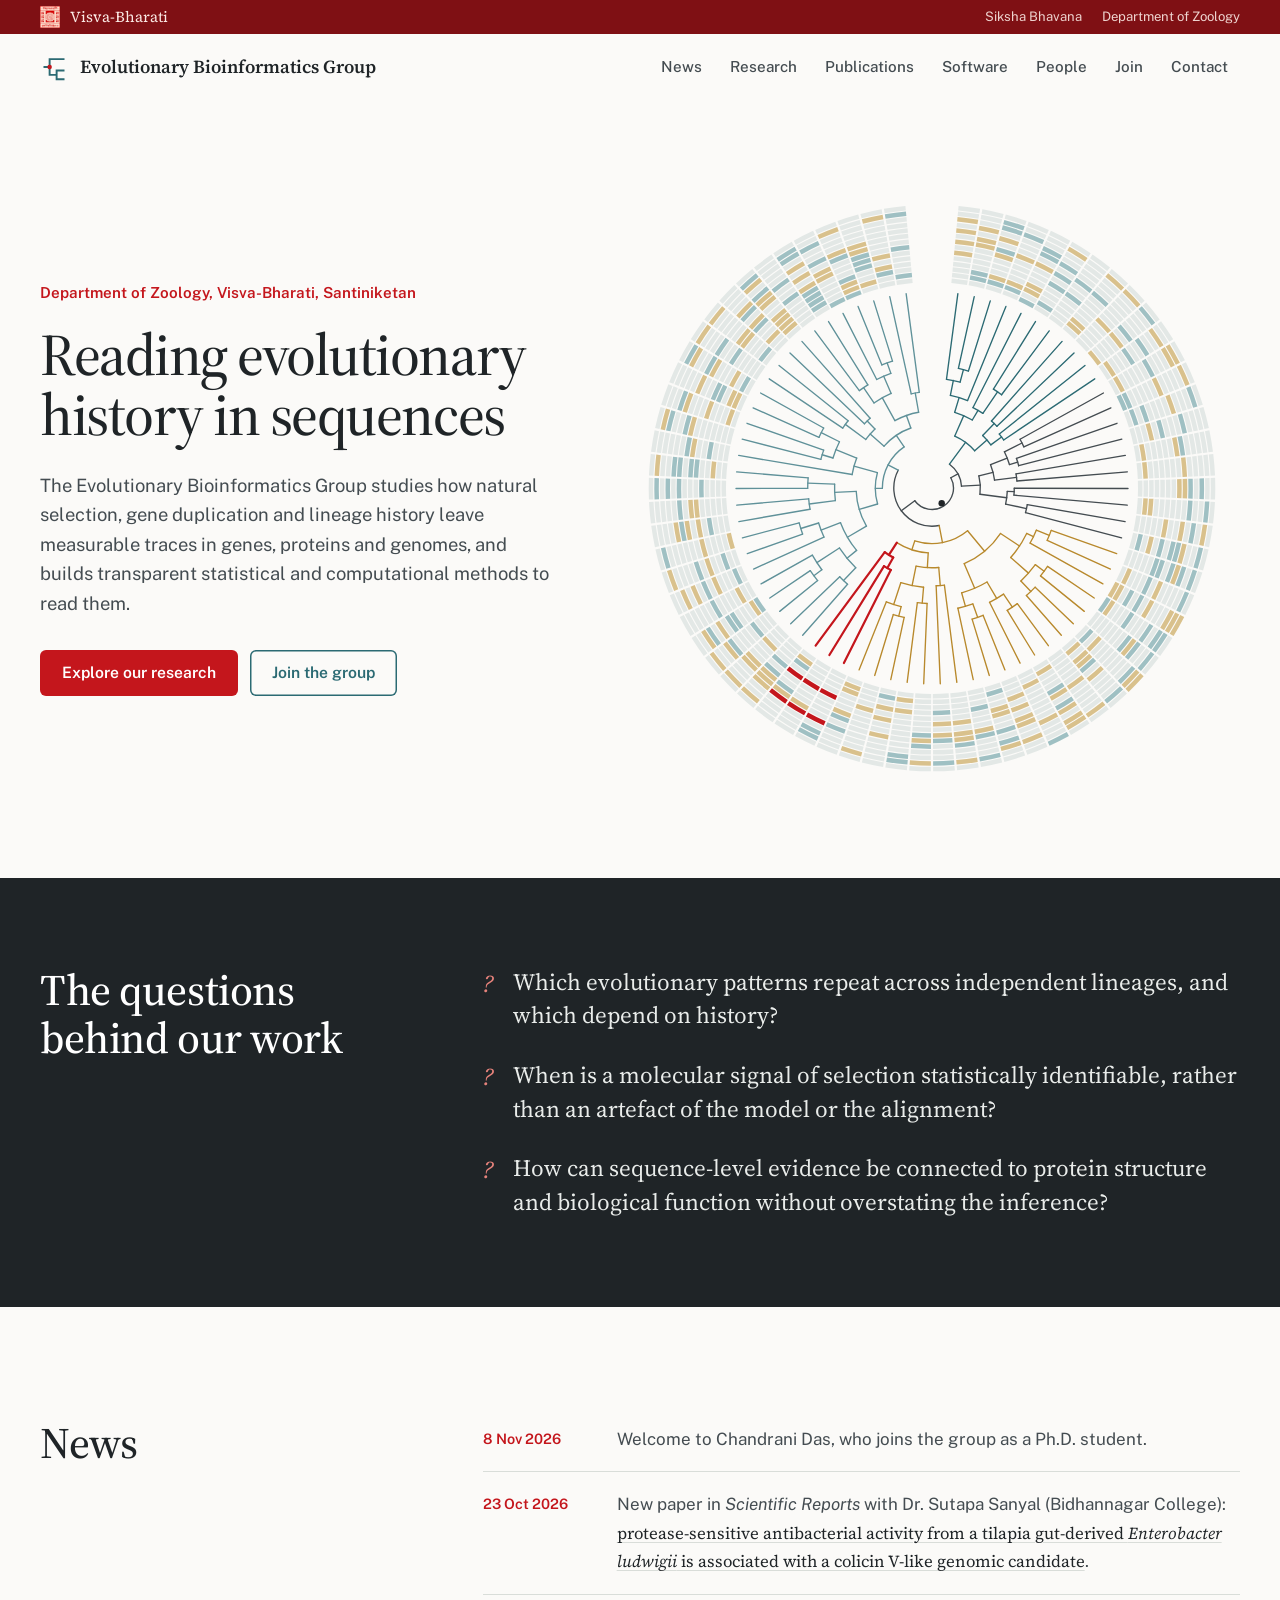
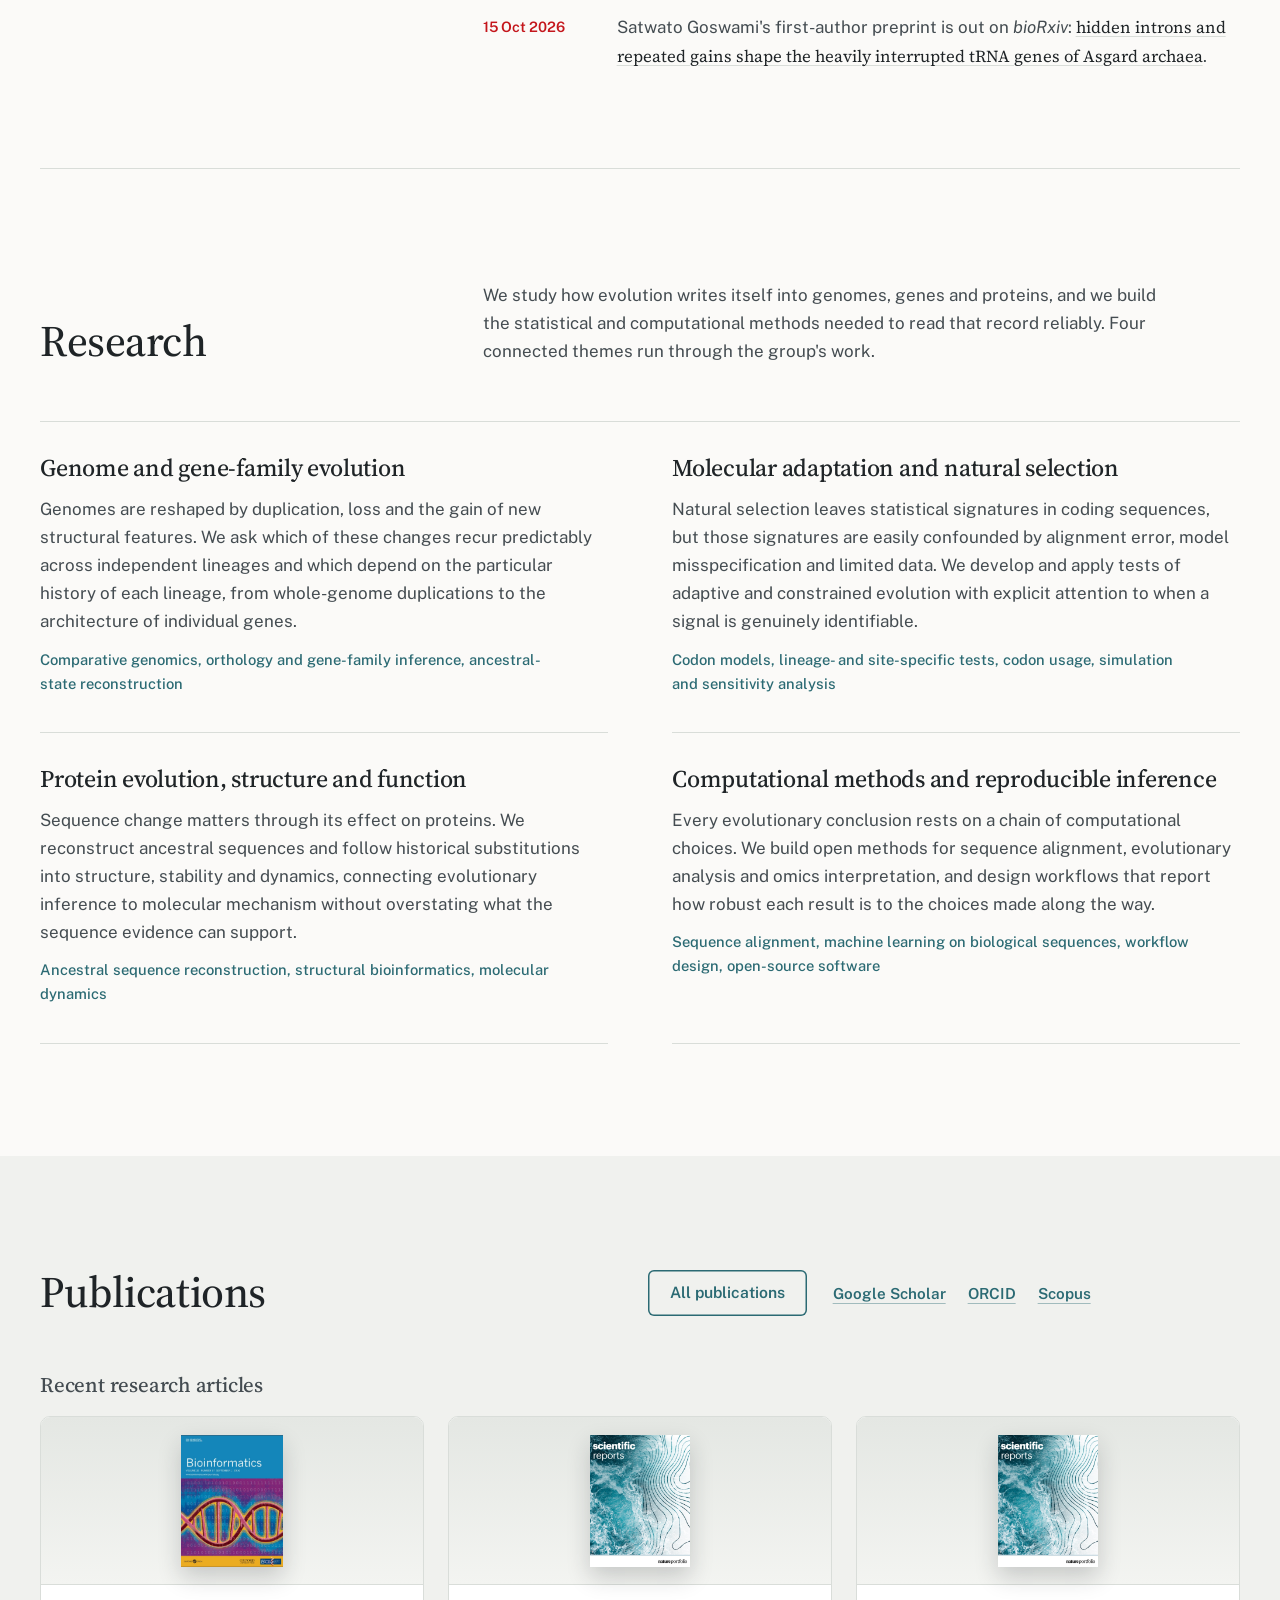
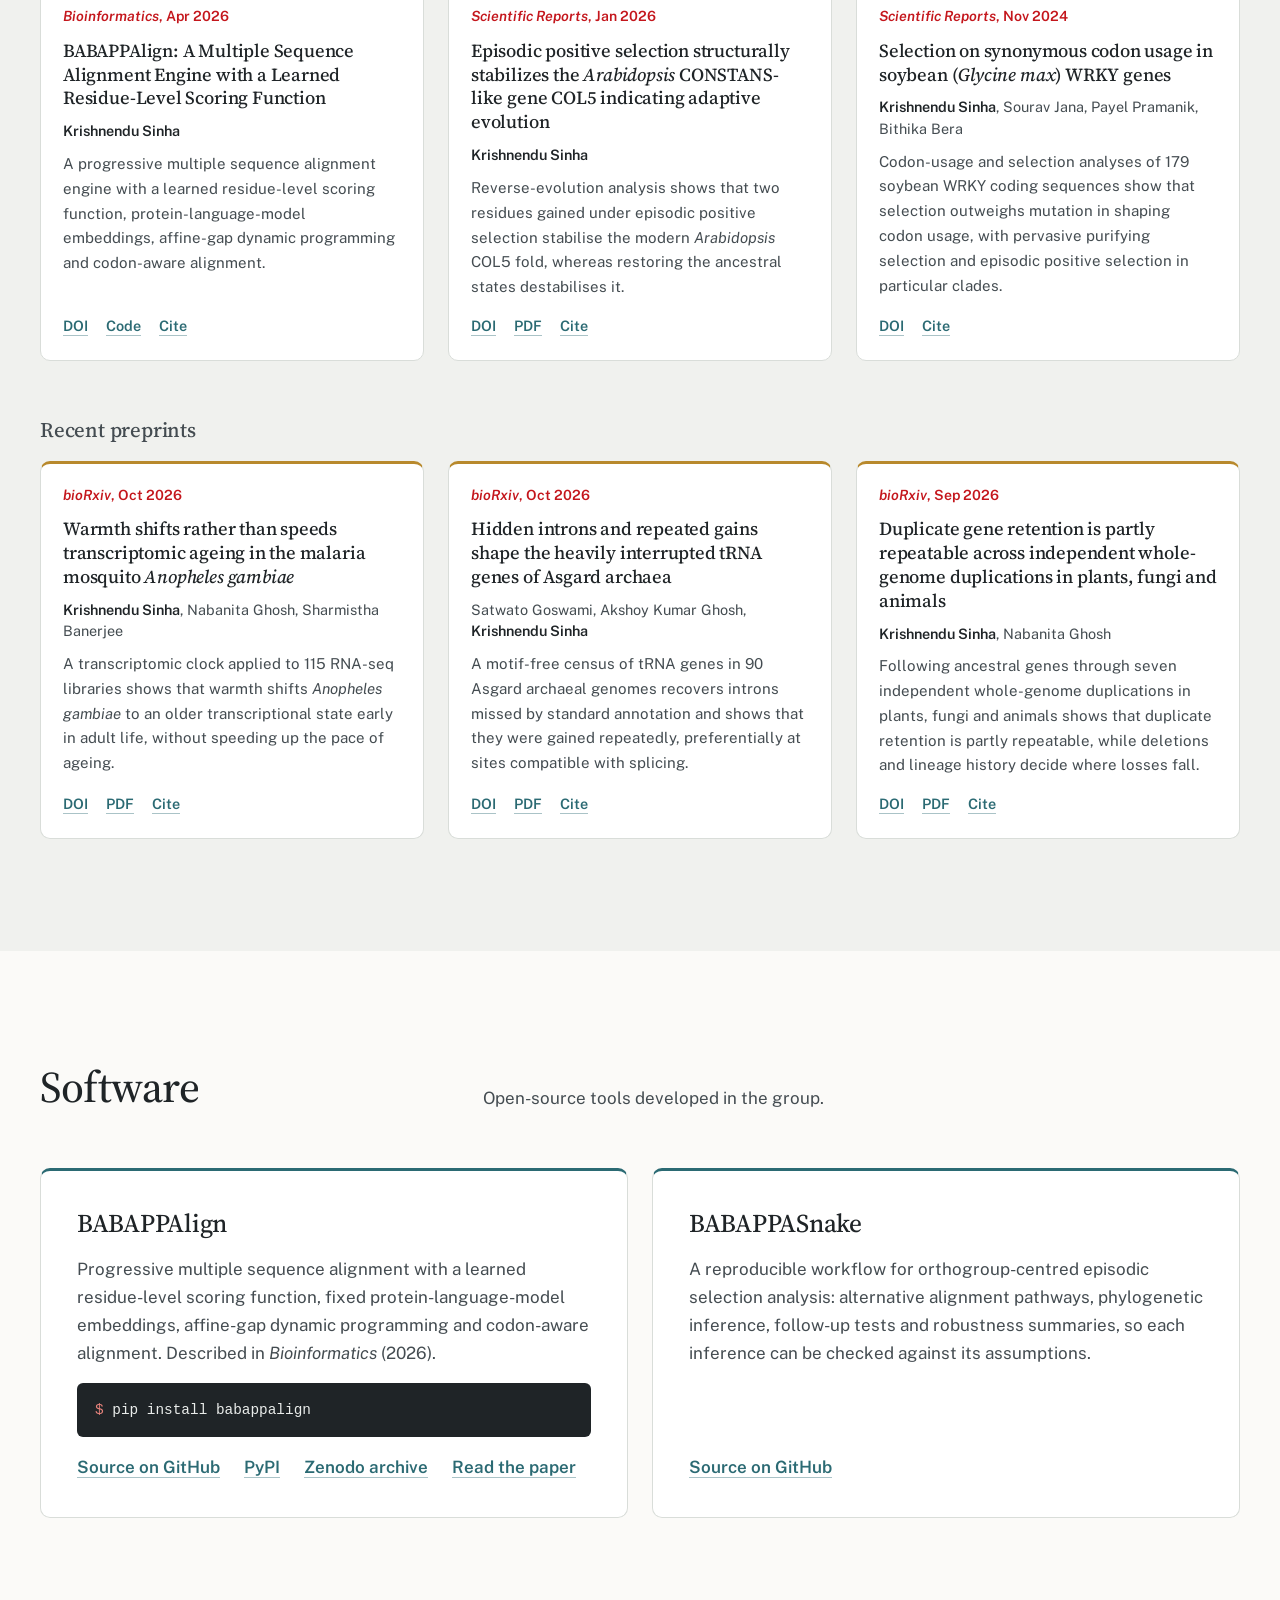
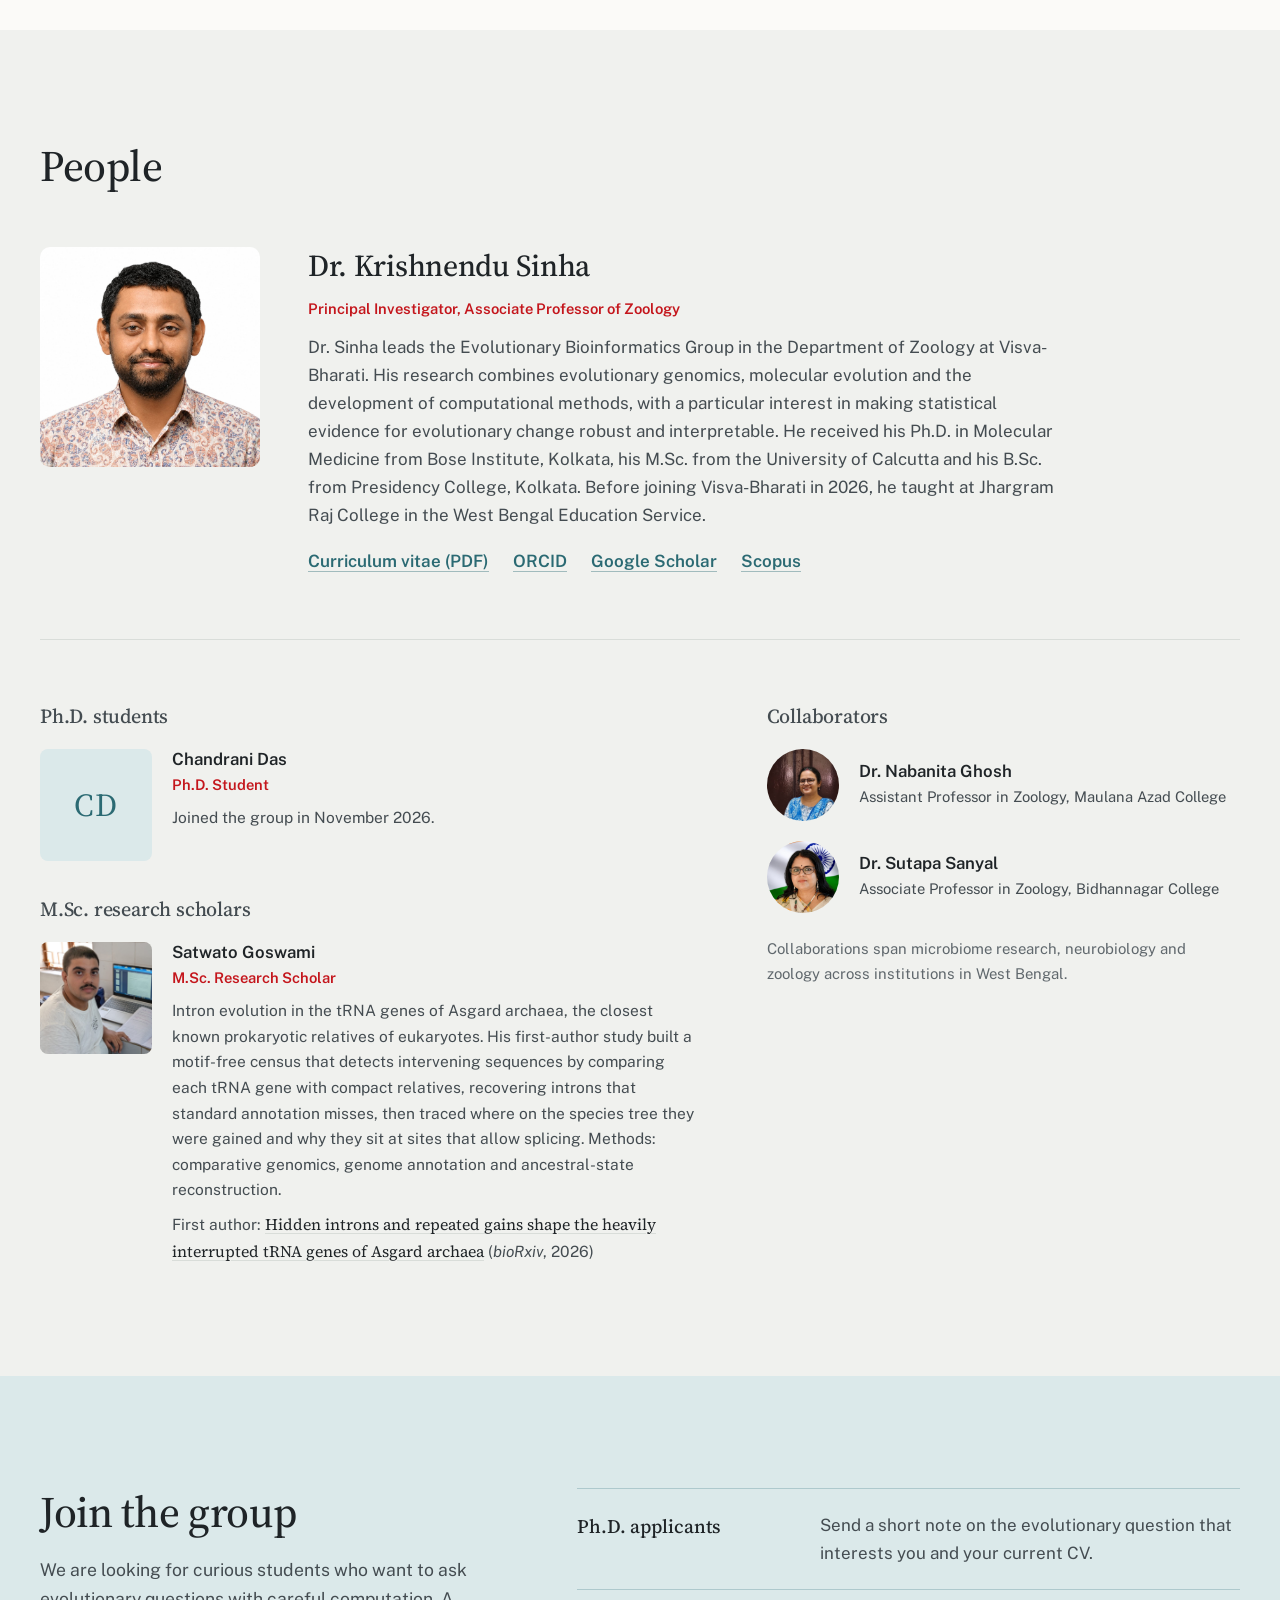
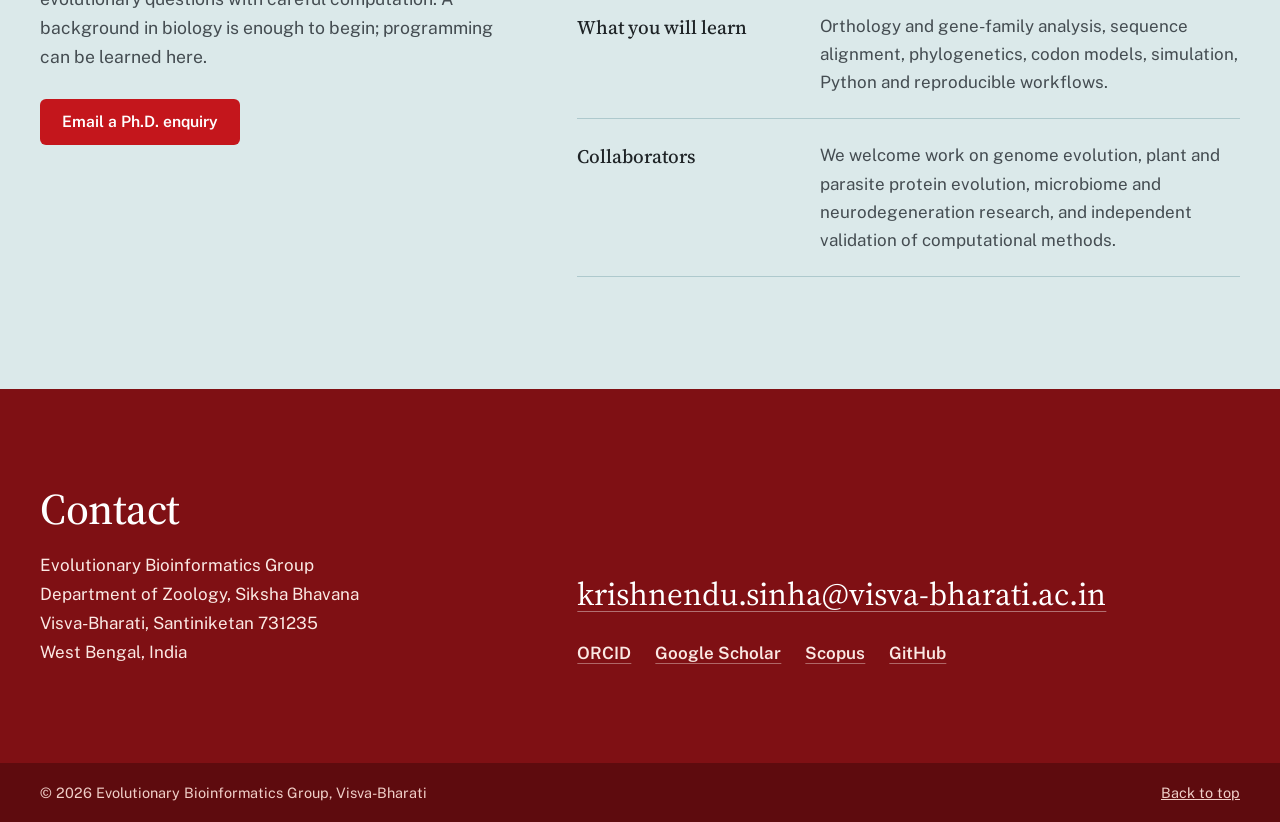
==== commit 0ef7e23f: "new news section added" ====
--- a/index.html
+++ b/index.html
@@ -25,7 +25,7 @@
       rel="stylesheet"
       href="https://fonts.googleapis.com/css2?family=Source+Serif+4:ital,opsz,wght@0,8..60,400;0,8..60,500;0,8..60,600;1,8..60,400;1,8..60,500&family=Public+Sans:wght@400;500;600;700&family=JetBrains+Mono:wght@400;500&display=swap"
     >
-    <link rel="stylesheet" href="styles.css?v=20261030a">
+    <link rel="stylesheet" href="styles.css?v=20261108b">
     <script type="application/ld+json">
       {
         "@context": "https://schema.org",
@@ -100,6 +100,7 @@
         </button>
 
         <div class="nav-links" id="primary-menu">
+          <a href="#news">News</a>
           <a href="#programmes">Research</a>
           <a href="#publications">Publications</a>
           <a href="#software">Software</a>
@@ -150,6 +151,38 @@
         </div>
       </section>
 
+      <section class="section news" id="news" aria-labelledby="news-title">
+        <div class="shell news-grid">
+          <h2 id="news-title">News</h2>
+          <!-- Add new items at the top. Keep each to one or two sentences. -->
+          <ol class="news-list">
+            <li>
+              <time datetime="2026-11-08">8 Nov 2026</time>
+              <p>
+                Welcome to Chandrani Das, who joins the group as a Ph.D. student.
+              </p>
+            </li>
+            <li>
+              <time datetime="2026-10-23">23 Oct 2026</time>
+              <p>
+                New paper in <i>Scientific Reports</i> with Dr. Sutapa Sanyal (Bidhannagar College):
+                <a href="https://doi.org/10.1038/s41598-026-76316-z" target="_blank" rel="noreferrer">protease-sensitive
+                antibacterial activity from a tilapia gut-derived <i>Enterobacter ludwigii</i> is associated with a
+                colicin V-like genomic candidate</a>.
+              </p>
+            </li>
+            <li>
+              <time datetime="2026-10-15">15 Oct 2026</time>
+              <p>
+                Satwato Goswami's first-author preprint is out on <i>bioRxiv</i>:
+                <a href="https://doi.org/10.64898/2026.10.13.758758" target="_blank" rel="noreferrer">hidden introns
+                and repeated gains shape the heavily interrupted tRNA genes of Asgard archaea</a>.
+              </p>
+            </li>
+          </ol>
+        </div>
+      </section>
+
       <section class="section" id="programmes" aria-labelledby="programmes-title">
         <div class="shell">
           <header class="section-head">
@@ -300,12 +333,23 @@
 
           <div class="people-columns">
             <div>
-              <h3 class="group-title">Research fellow</h3>
+              <h3 class="group-title">Ph.D. students</h3>
+              <article class="member">
+                <!-- Replace this placeholder with <img src="assets/chandrani-das.jpeg" alt="Chandrani Das" width="1000" height="1000" loading="lazy"> when the photo arrives. -->
+                <span class="member-placeholder" role="img" aria-label="Photo of Chandrani Das to follow">CD</span>
+                <div>
+                  <h4>Chandrani Das</h4>
+                  <p class="role">Ph.D. Student</p>
+                  <p>Joined the group in November 2026.</p>
+                </div>
+              </article>
+
+              <h3 class="group-title">M.Sc. research scholars</h3>
               <article class="member">
                 <img src="assets/satwato-goswami-profile.jpeg" alt="Satwato Goswami" width="1000" height="1000" loading="lazy">
                 <div>
                   <h4>Satwato Goswami</h4>
-                  <p class="role">M.Sc. Research Fellow</p>
+                  <p class="role">M.Sc. Research Scholar</p>
                   <p>
                     Intron evolution in the tRNA genes of Asgard archaea, the closest known
                     prokaryotic relatives of eukaryotes. His first-author study built a motif-free
@@ -408,11 +452,11 @@
       </div>
     </footer>
 
-    <script src="figure.js?v=20261030a"></script>
-    <script src="script.js?v=20261030a"></script>
-    <script src="publications-config.js?v=20261030a"></script>
-    <script src="data/publications-snapshot.js?v=20261030a"></script>
-    <script src="publications-core.js?v=20261030a"></script>
-    <script src="publications-ui.js?v=20261030a"></script>
+    <script src="figure.js?v=20261108b"></script>
+    <script src="script.js?v=20261108b"></script>
+    <script src="publications-config.js?v=20261108b"></script>
+    <script src="data/publications-snapshot.js?v=20261108b"></script>
+    <script src="publications-core.js?v=20261108b"></script>
+    <script src="publications-ui.js?v=20261108b"></script>
   </body>
 </html>
--- a/styles.css
+++ b/styles.css
@@ -487,6 +487,66 @@
   color: var(--ink-2);
 }
 
+/* News */
+.section.news {
+  padding-bottom: 0;
+}
+
+.news-grid {
+  display: grid;
+  grid-template-columns: minmax(0, 4fr) minmax(0, 8fr);
+  gap: clamp(16px, 5vw, 72px);
+  padding-bottom: clamp(48px, 7vw, 80px);
+  border-bottom: 1px solid var(--line);
+}
+
+.news-list {
+  list-style: none;
+  padding: 0;
+  display: grid;
+  gap: 0;
+}
+
+.news-list li {
+  display: grid;
+  grid-template-columns: 110px minmax(0, 1fr);
+  gap: 6px 24px;
+  padding: 18px 0;
+  border-top: 1px solid var(--line);
+}
+
+.news-list li:first-child {
+  border-top: 0;
+  padding-top: 6px;
+}
+
+.news-list time {
+  font-size: 0.9rem;
+  font-weight: 600;
+  color: var(--vermilion);
+  padding-top: 2px;
+  white-space: nowrap;
+}
+
+.news-list p {
+  max-width: 40em;
+  color: var(--ink-2);
+}
+
+.news-list a {
+  color: var(--ink);
+  font-family: var(--serif);
+  font-size: 1.05rem;
+  text-decoration: underline;
+  text-decoration-thickness: 1px;
+  text-underline-offset: 3px;
+  text-decoration-color: var(--line);
+}
+
+.news-list a:hover {
+  text-decoration-color: var(--ink);
+}
+
 /* Research themes */
 .theme-grid {
   display: grid;
@@ -1026,6 +1086,23 @@
   aspect-ratio: 1;
   object-fit: cover;
   border-radius: 8px;
+}
+
+.member-placeholder {
+  display: grid;
+  place-items: center;
+  width: 112px;
+  aspect-ratio: 1;
+  border-radius: 8px;
+  background: var(--teal-soft);
+  color: var(--teal);
+  font-family: var(--serif);
+  font-size: 2rem;
+  letter-spacing: 0.02em;
+}
+
+.member + .group-title {
+  margin-top: 36px;
 }
 
 .member.compact {
@@ -1295,6 +1372,11 @@
     grid-template-columns: 1fr;
   }
 
+  .news-grid,
+  .news-list li {
+    grid-template-columns: 1fr;
+  }
+
   .pi {
     grid-template-columns: 1fr;
   }
@@ -1335,6 +1417,11 @@
 
   .member img {
     width: 84px;
+  }
+
+  .member-placeholder {
+    width: 84px;
+    font-size: 1.6rem;
   }
 
   .join-list > div {
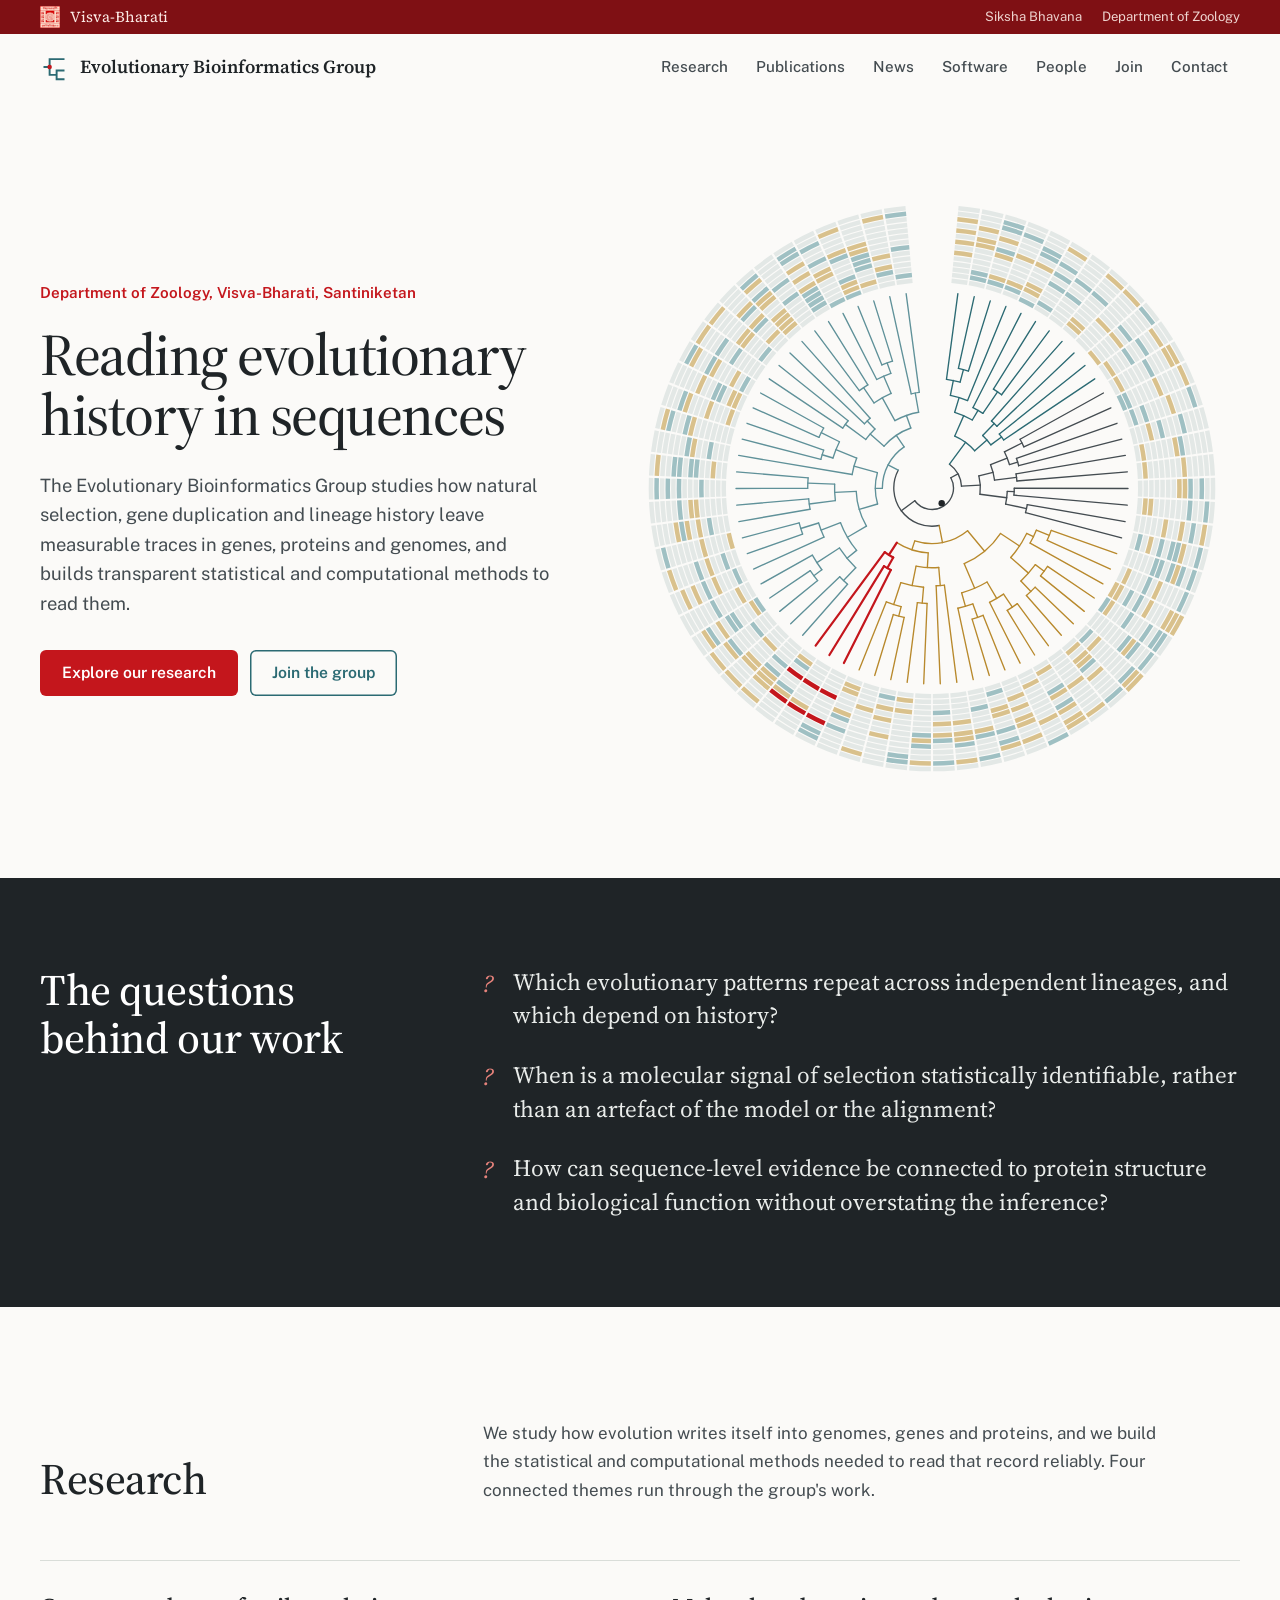
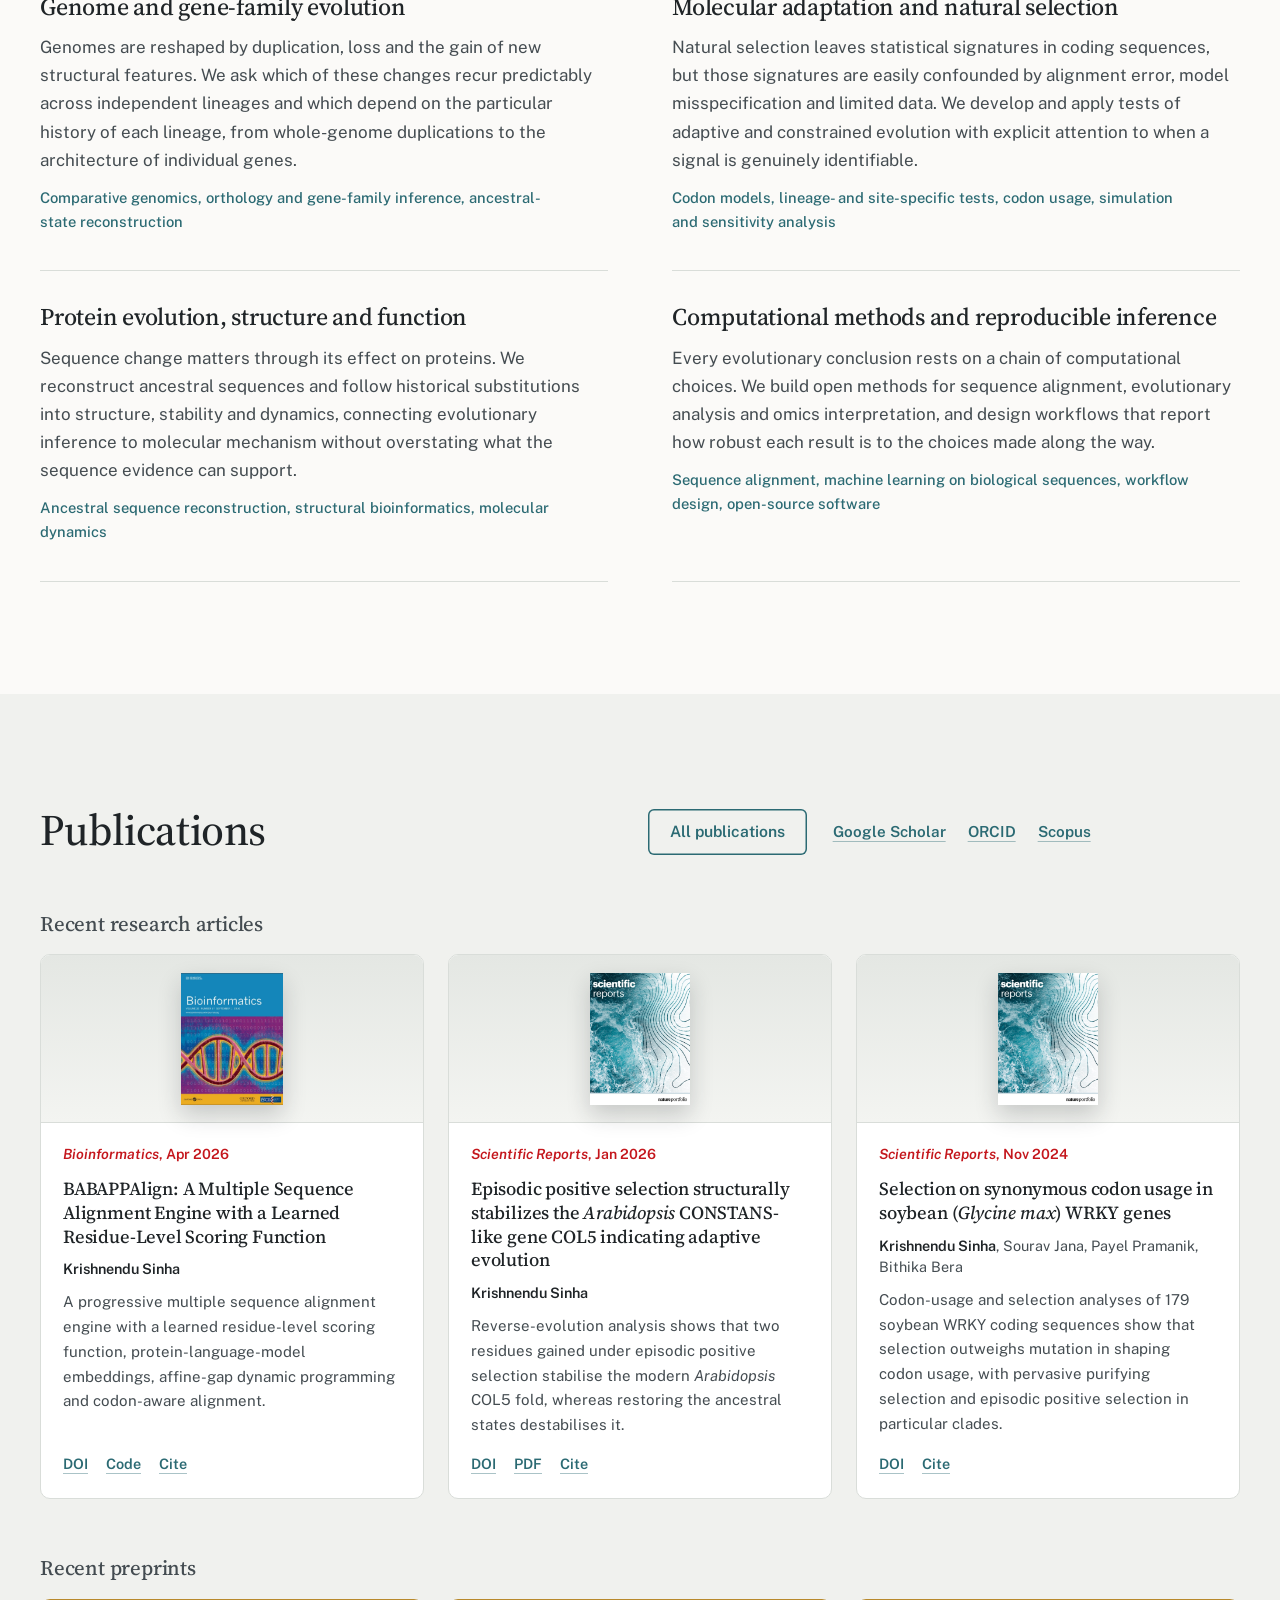
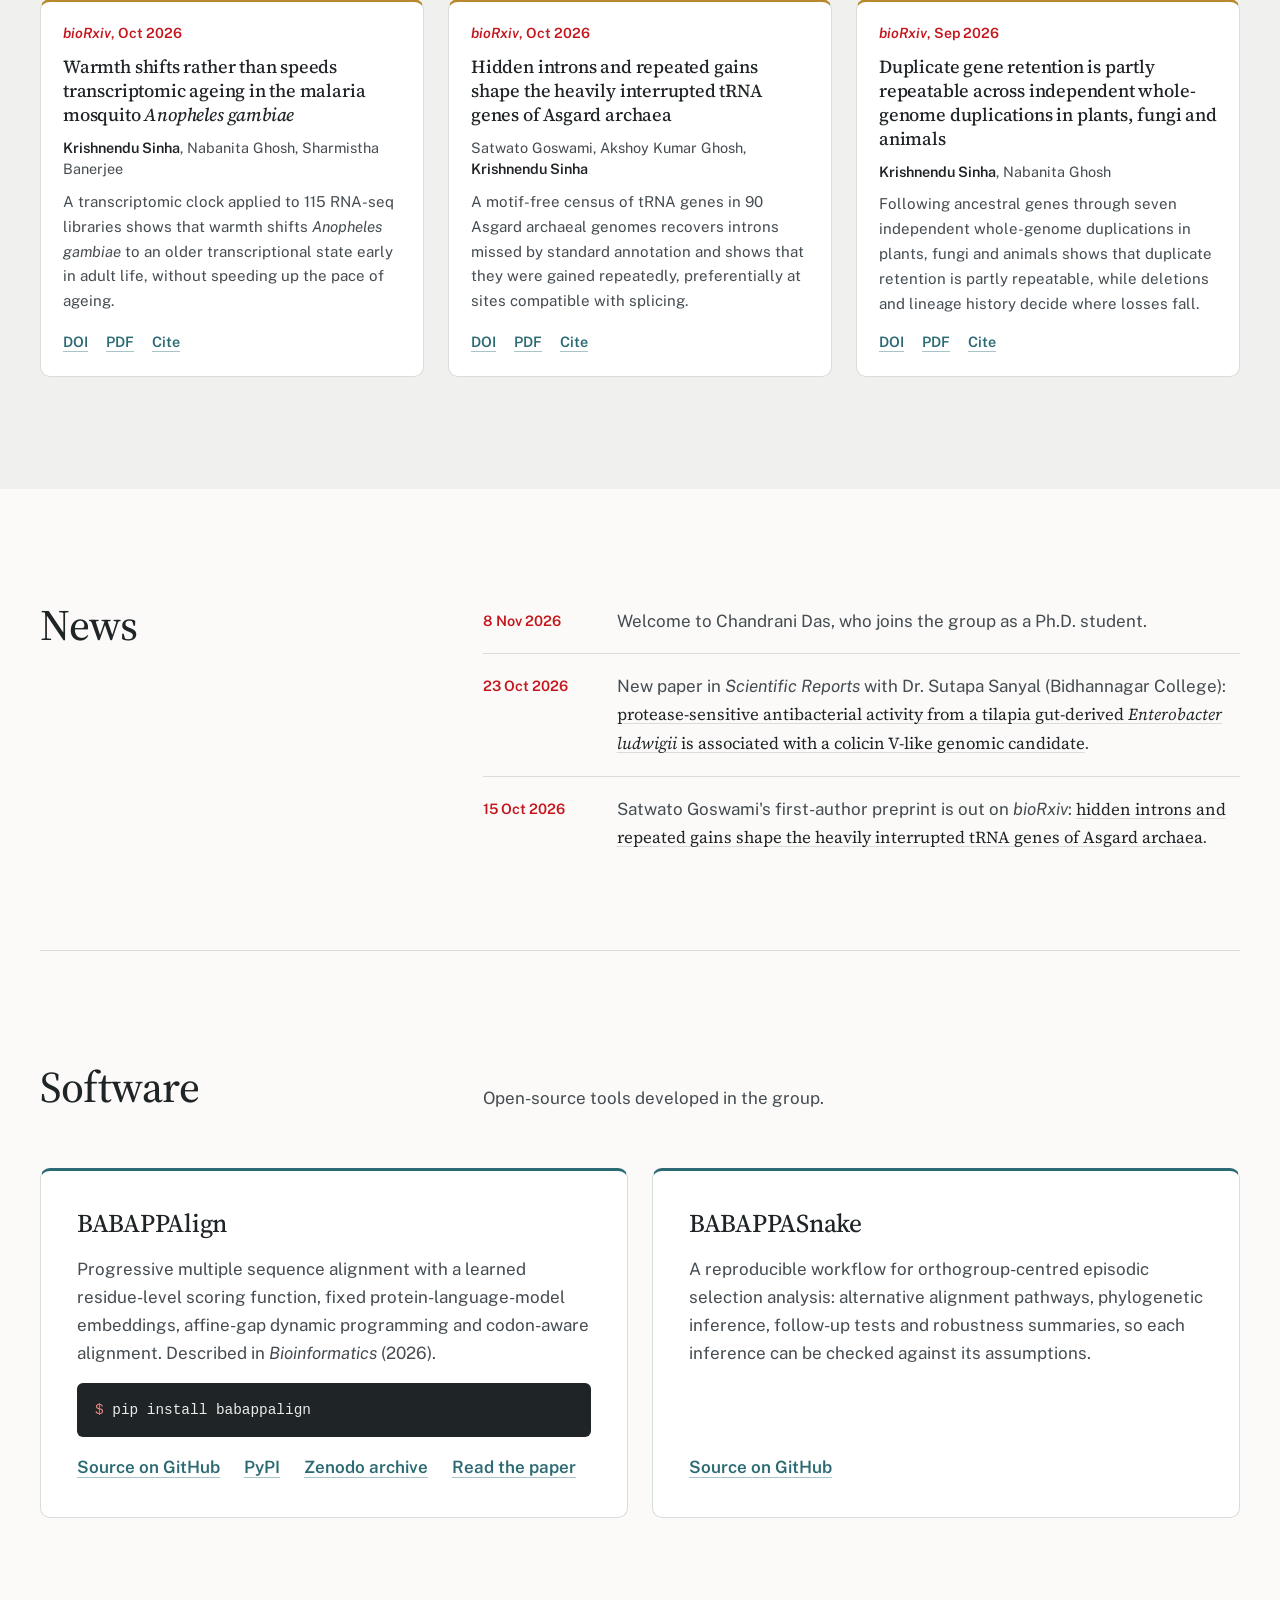
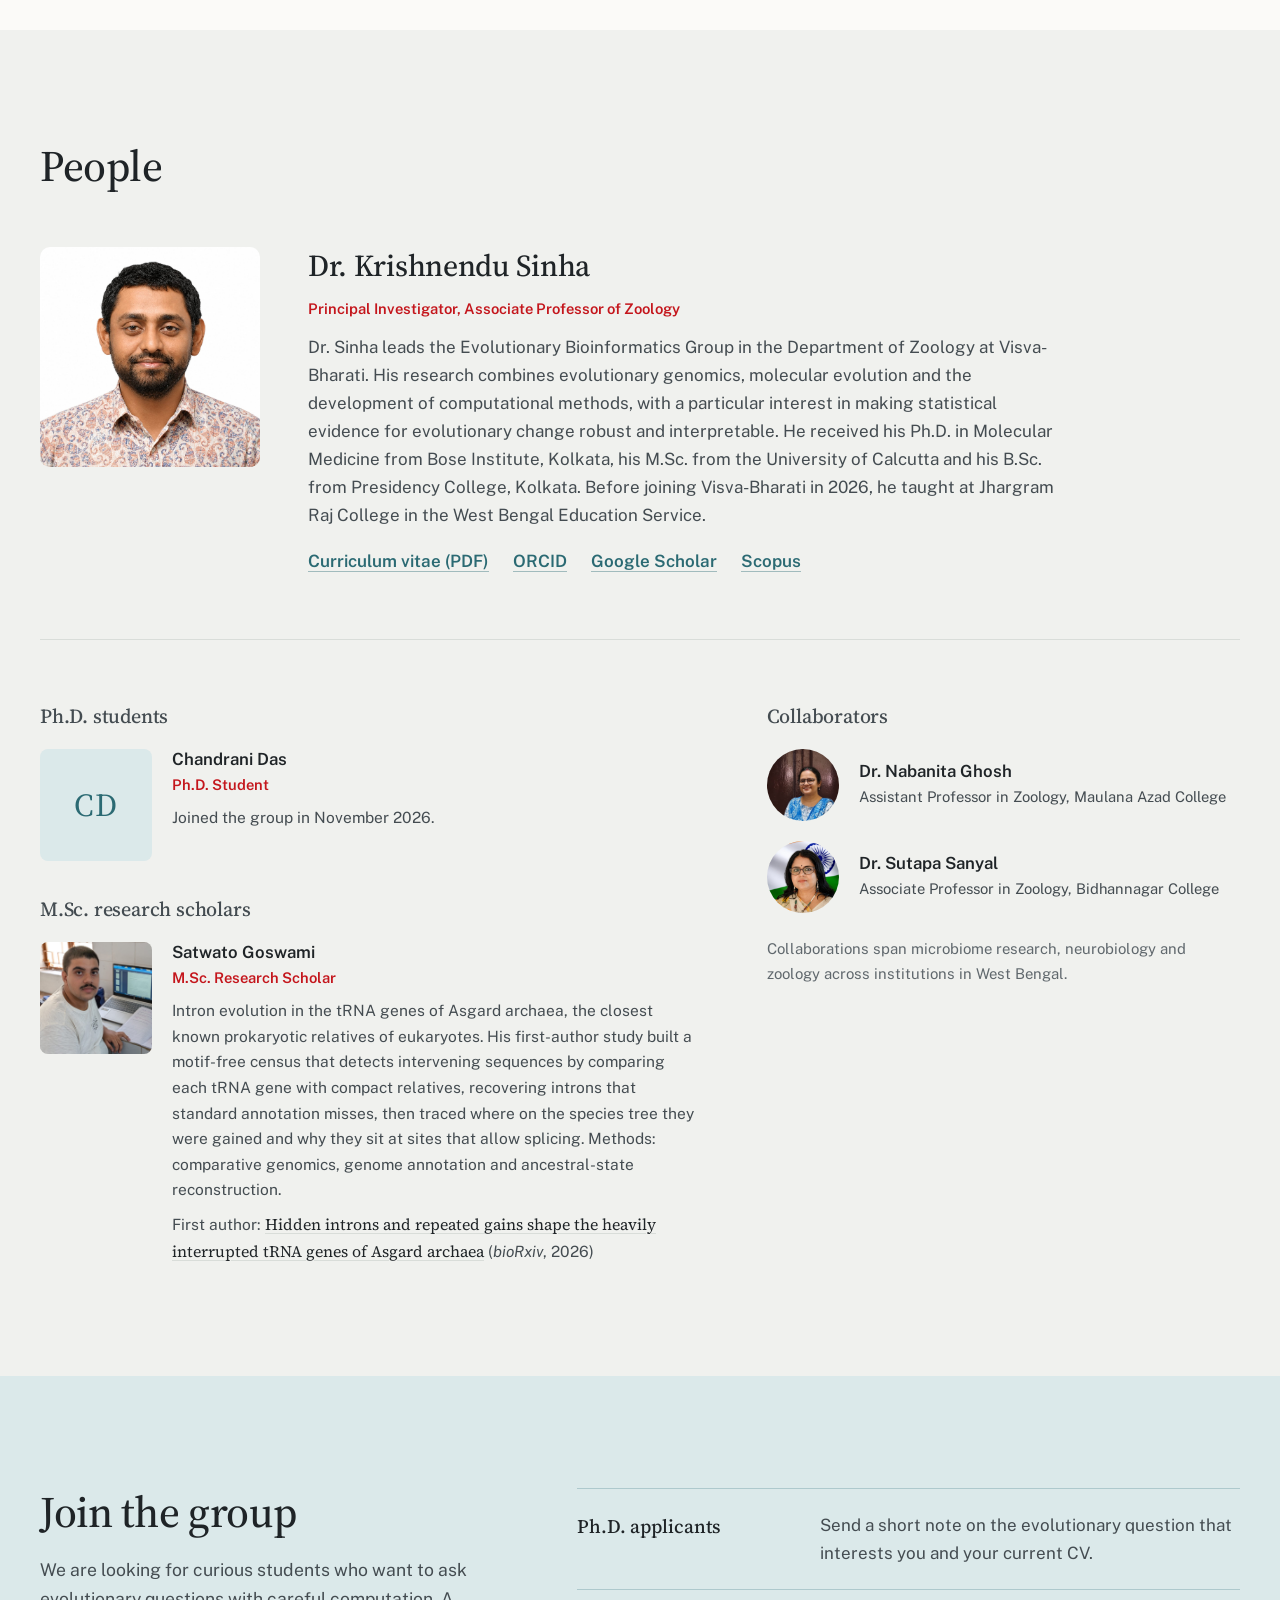
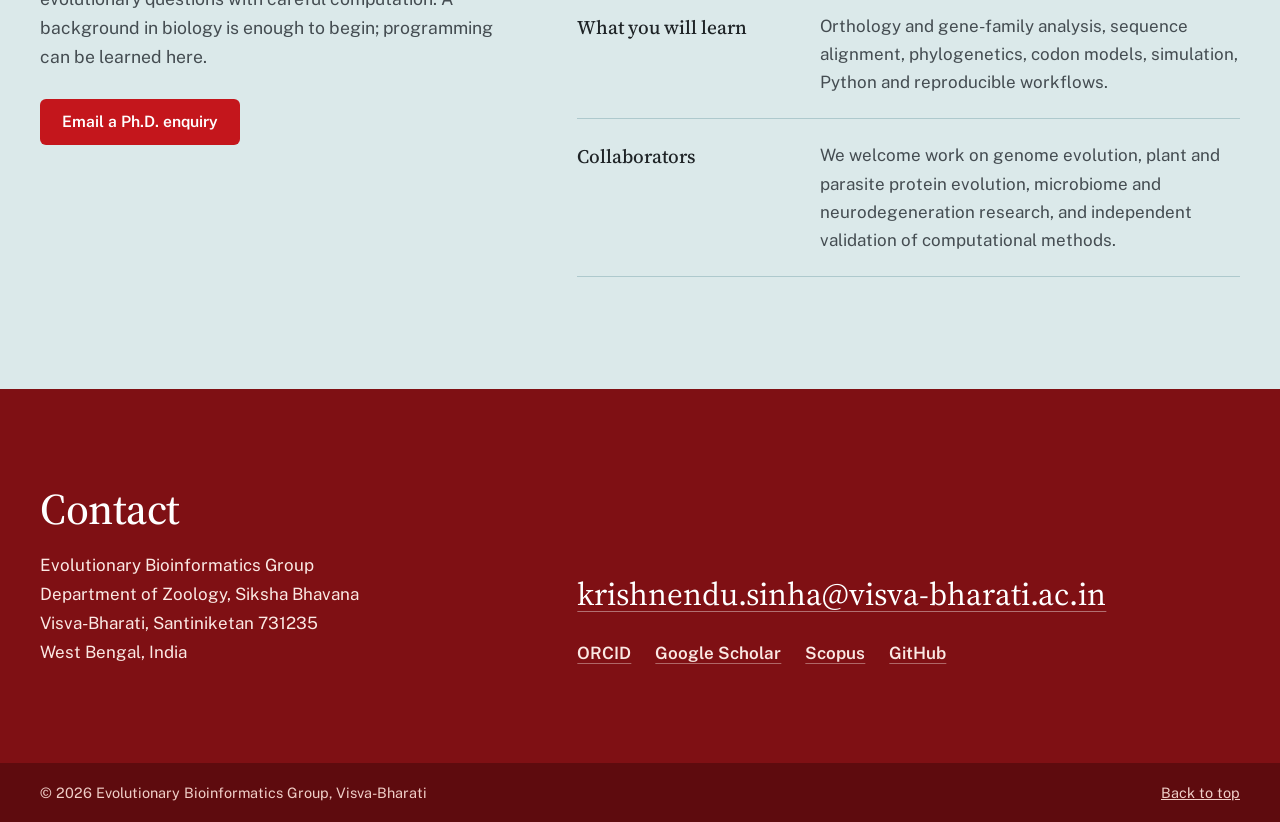
==== commit d0a7012f: "reorientation" ====
--- a/index.html
+++ b/index.html
@@ -100,9 +100,9 @@
         </button>
 
         <div class="nav-links" id="primary-menu">
-          <a href="#news">News</a>
           <a href="#programmes">Research</a>
           <a href="#publications">Publications</a>
+          <a href="#news">News</a>
           <a href="#software">Software</a>
           <a href="#people">People</a>
           <a href="#join">Join</a>
@@ -151,38 +151,6 @@
         </div>
       </section>
 
-      <section class="section news" id="news" aria-labelledby="news-title">
-        <div class="shell news-grid">
-          <h2 id="news-title">News</h2>
-          <!-- Add new items at the top. Keep each to one or two sentences. -->
-          <ol class="news-list">
-            <li>
-              <time datetime="2026-11-08">8 Nov 2026</time>
-              <p>
-                Welcome to Chandrani Das, who joins the group as a Ph.D. student.
-              </p>
-            </li>
-            <li>
-              <time datetime="2026-10-23">23 Oct 2026</time>
-              <p>
-                New paper in <i>Scientific Reports</i> with Dr. Sutapa Sanyal (Bidhannagar College):
-                <a href="https://doi.org/10.1038/s41598-026-76316-z" target="_blank" rel="noreferrer">protease-sensitive
-                antibacterial activity from a tilapia gut-derived <i>Enterobacter ludwigii</i> is associated with a
-                colicin V-like genomic candidate</a>.
-              </p>
-            </li>
-            <li>
-              <time datetime="2026-10-15">15 Oct 2026</time>
-              <p>
-                Satwato Goswami's first-author preprint is out on <i>bioRxiv</i>:
-                <a href="https://doi.org/10.64898/2026.10.13.758758" target="_blank" rel="noreferrer">hidden introns
-                and repeated gains shape the heavily interrupted tRNA genes of Asgard archaea</a>.
-              </p>
-            </li>
-          </ol>
-        </div>
-      </section>
-
       <section class="section" id="programmes" aria-labelledby="programmes-title">
         <div class="shell">
           <header class="section-head">
@@ -262,6 +230,38 @@
         </div>
       </section>
 
+      <section class="section news" id="news" aria-labelledby="news-title">
+        <div class="shell news-grid">
+          <h2 id="news-title">News</h2>
+          <!-- Add new items at the top. Keep each to one or two sentences. -->
+          <ol class="news-list">
+            <li>
+              <time datetime="2026-11-08">8 Nov 2026</time>
+              <p>
+                Welcome to Chandrani Das, who joins the group as a Ph.D. student.
+              </p>
+            </li>
+            <li>
+              <time datetime="2026-10-23">23 Oct 2026</time>
+              <p>
+                New paper in <i>Scientific Reports</i> with Dr. Sutapa Sanyal (Bidhannagar College):
+                <a href="https://doi.org/10.1038/s41598-026-76316-z" target="_blank" rel="noreferrer">protease-sensitive
+                antibacterial activity from a tilapia gut-derived <i>Enterobacter ludwigii</i> is associated with a
+                colicin V-like genomic candidate</a>.
+              </p>
+            </li>
+            <li>
+              <time datetime="2026-10-15">15 Oct 2026</time>
+              <p>
+                Satwato Goswami's first-author preprint is out on <i>bioRxiv</i>:
+                <a href="https://doi.org/10.64898/2026.10.13.758758" target="_blank" rel="noreferrer">hidden introns
+                and repeated gains shape the heavily interrupted tRNA genes of Asgard archaea</a>.
+              </p>
+            </li>
+          </ol>
+        </div>
+      </section>
+
       <section class="section" id="software" aria-labelledby="software-title">
         <div class="shell">
           <header class="section-head">
@@ -300,7 +300,6 @@
           </div>
         </div>
       </section>
-
 
       <section class="section tinted" id="people" aria-labelledby="people-title">
         <div class="shell">
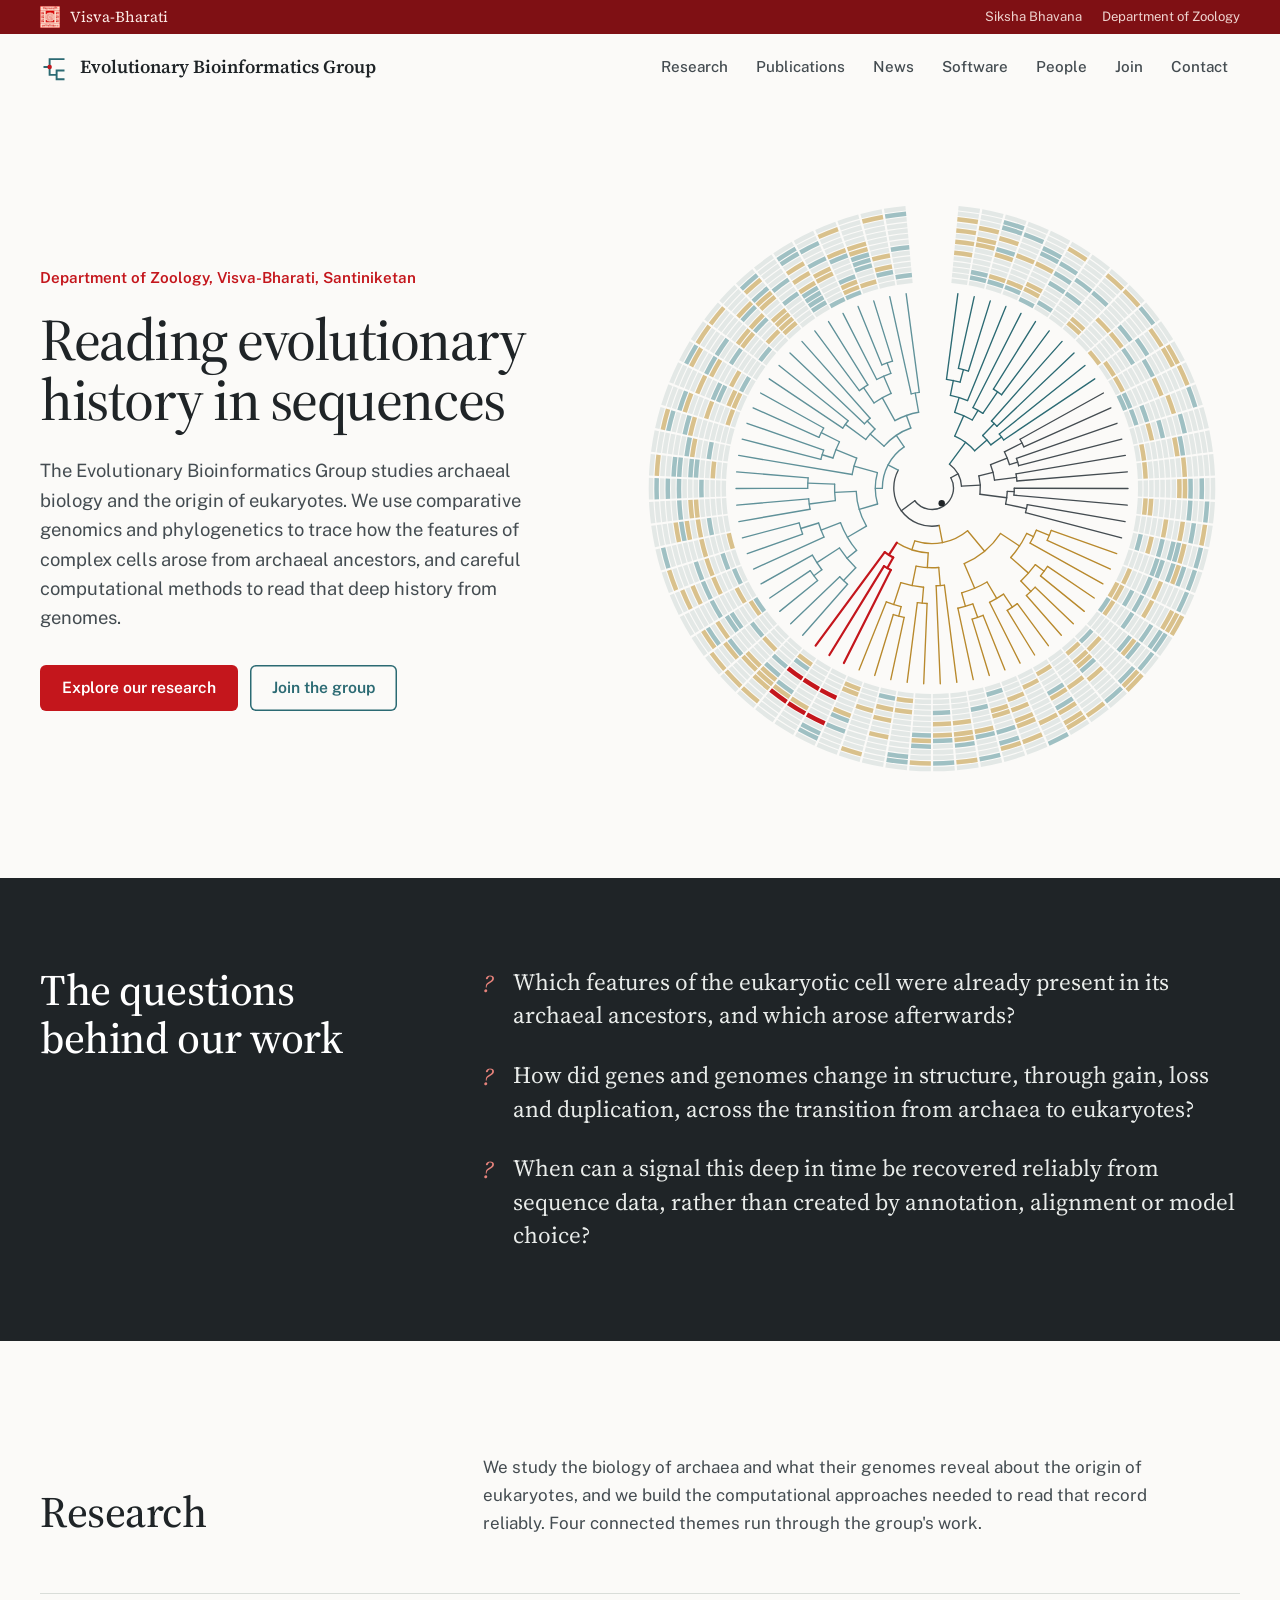
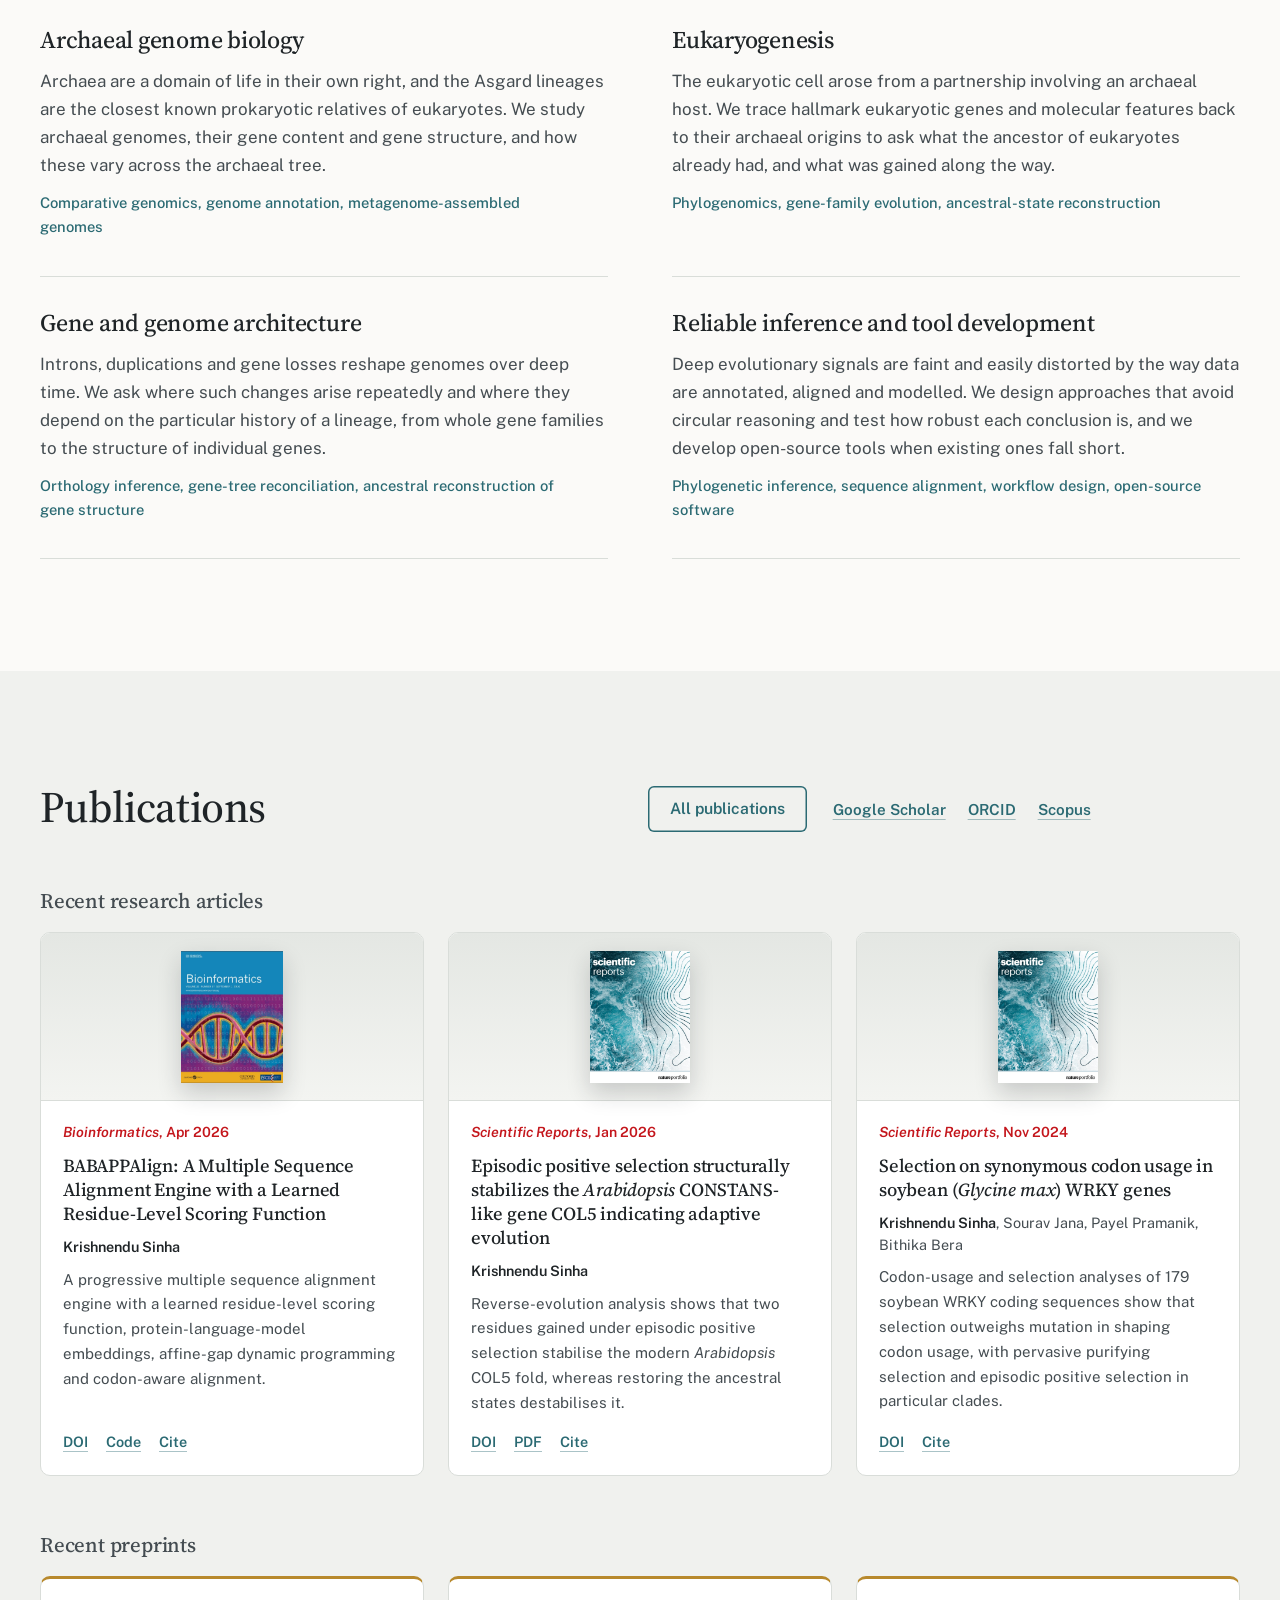
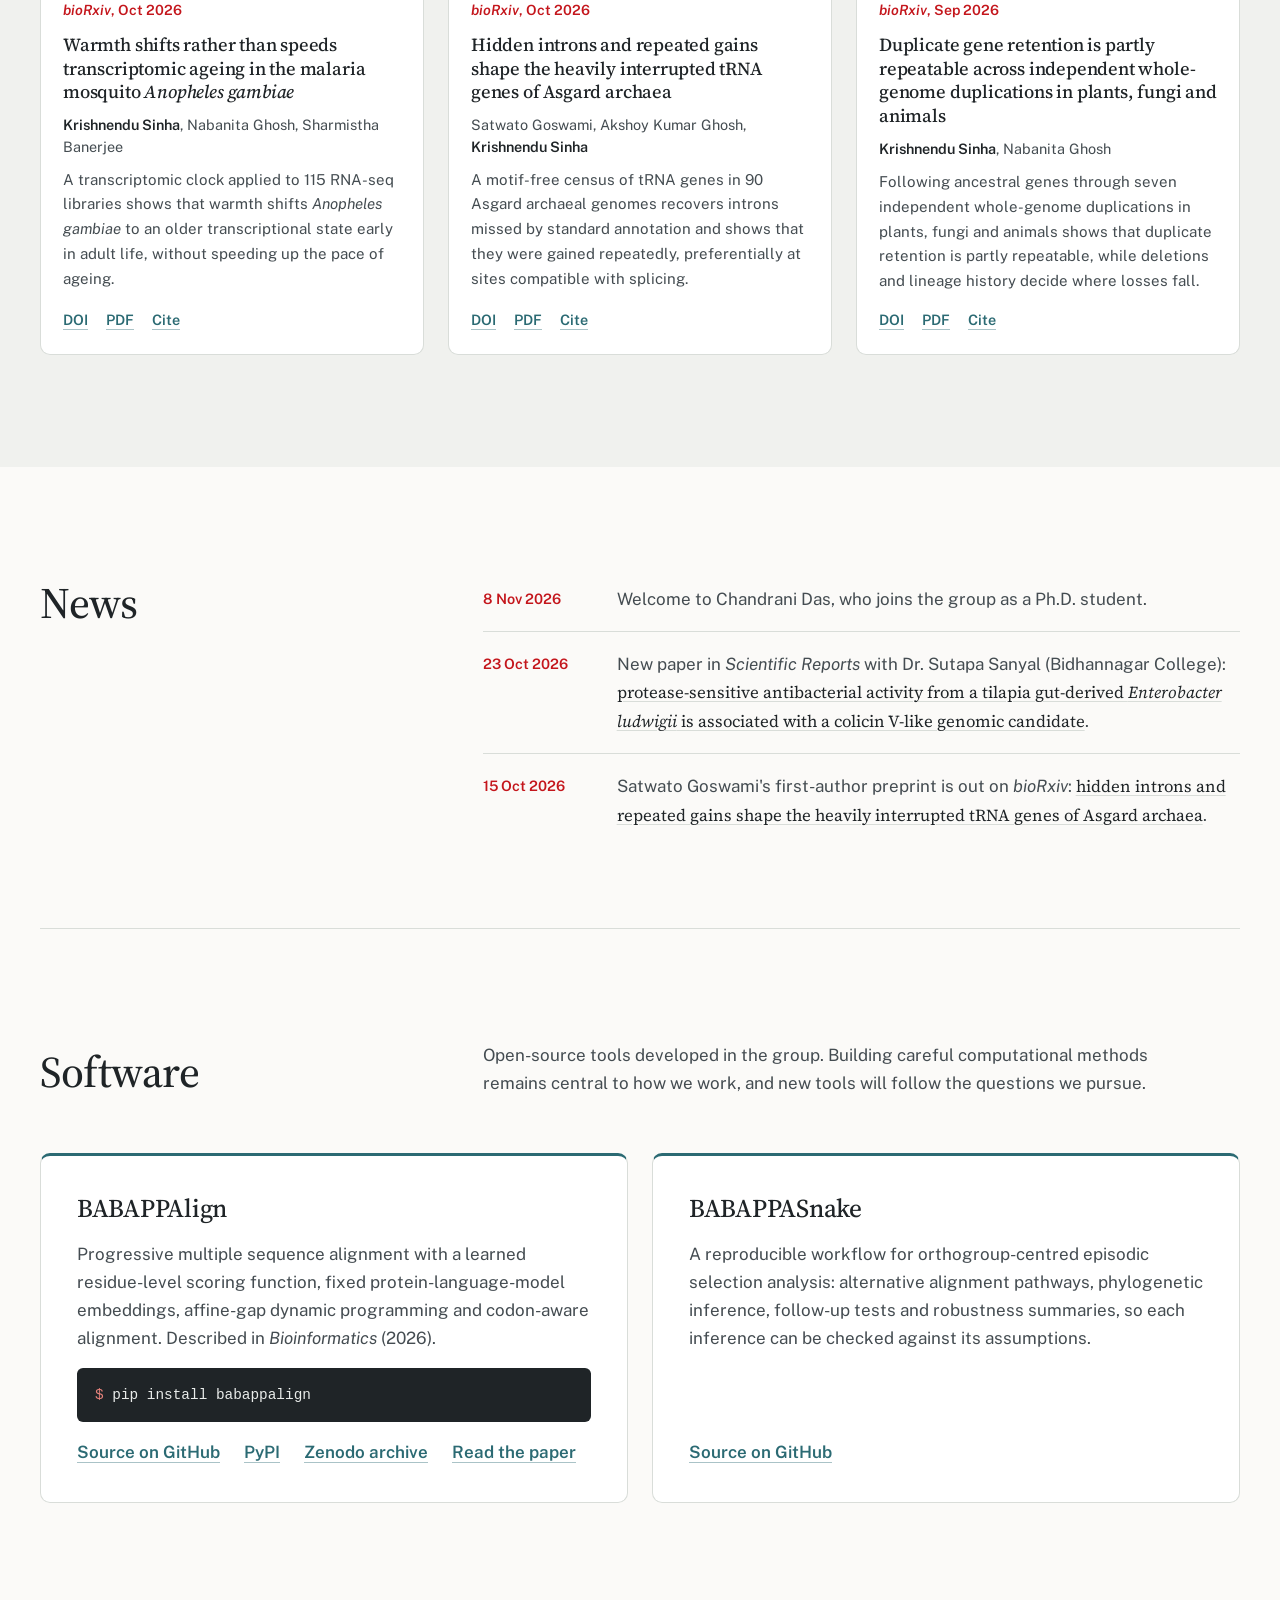
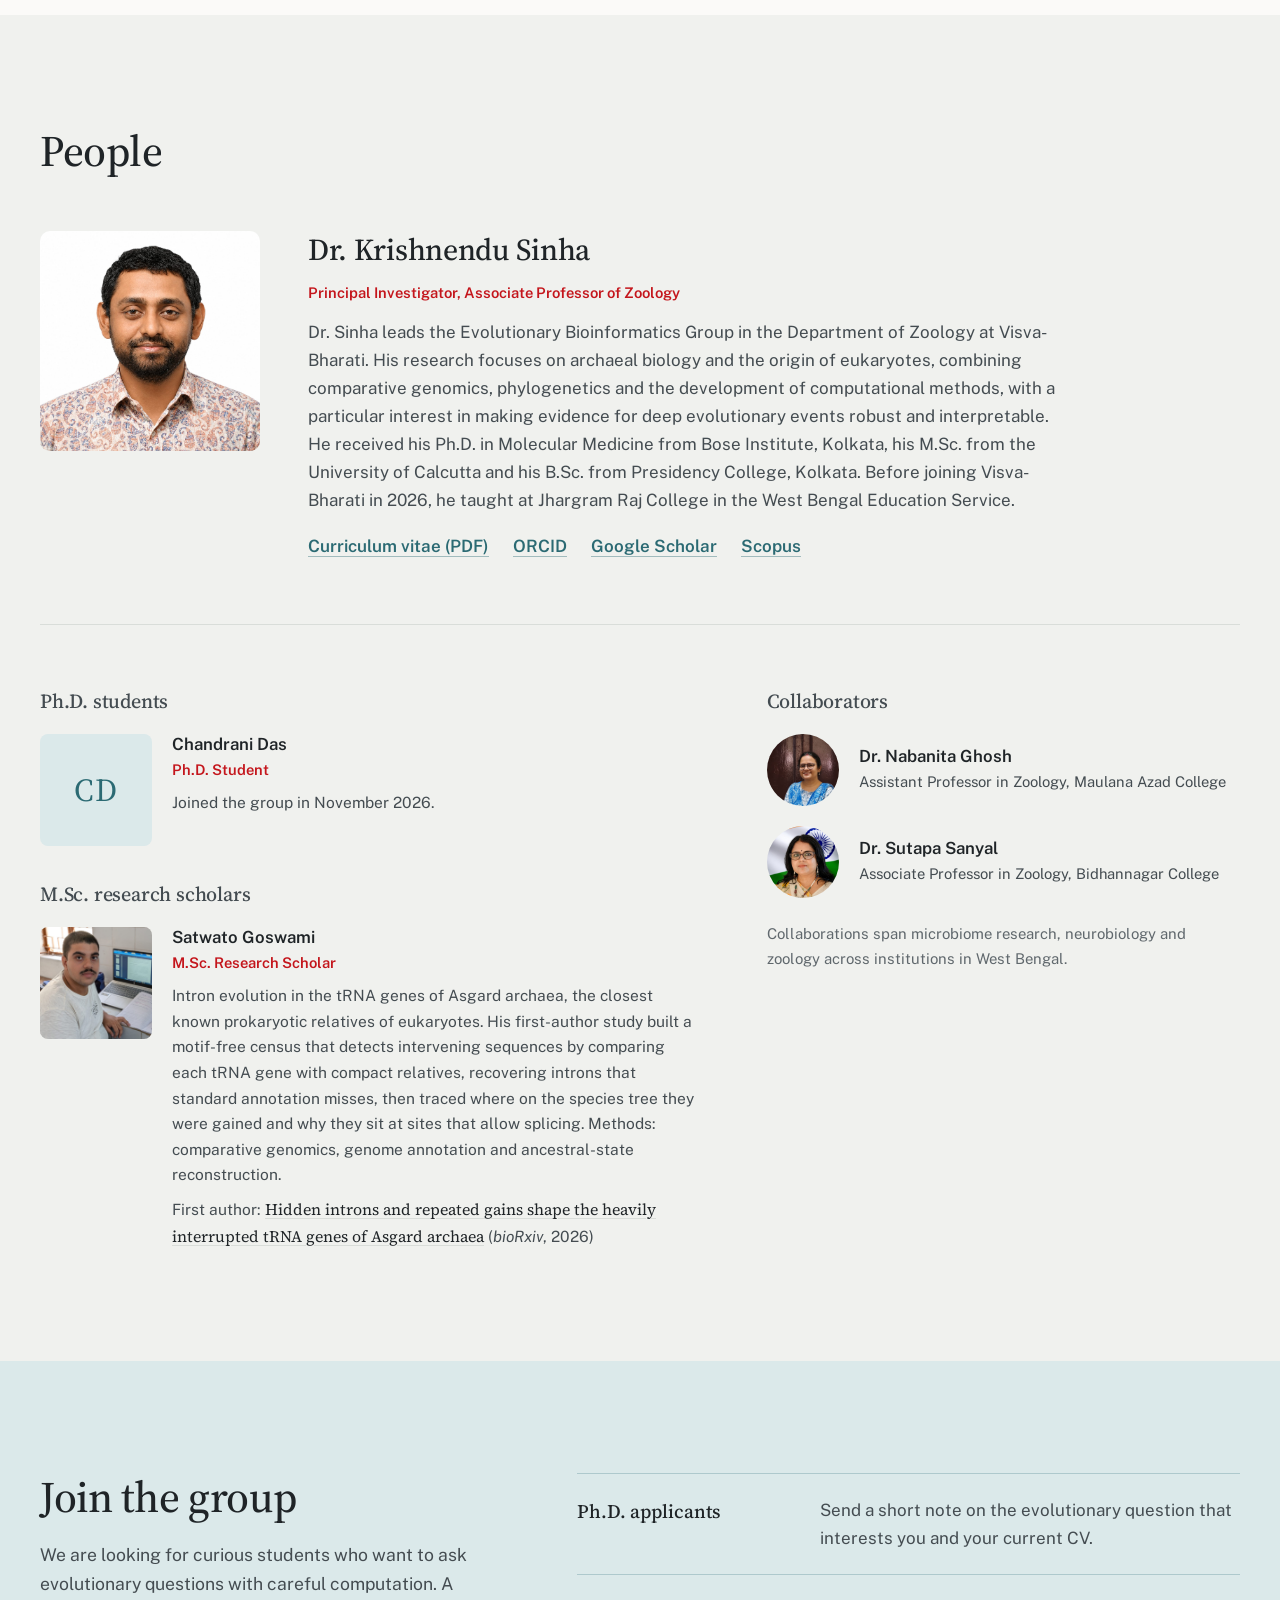
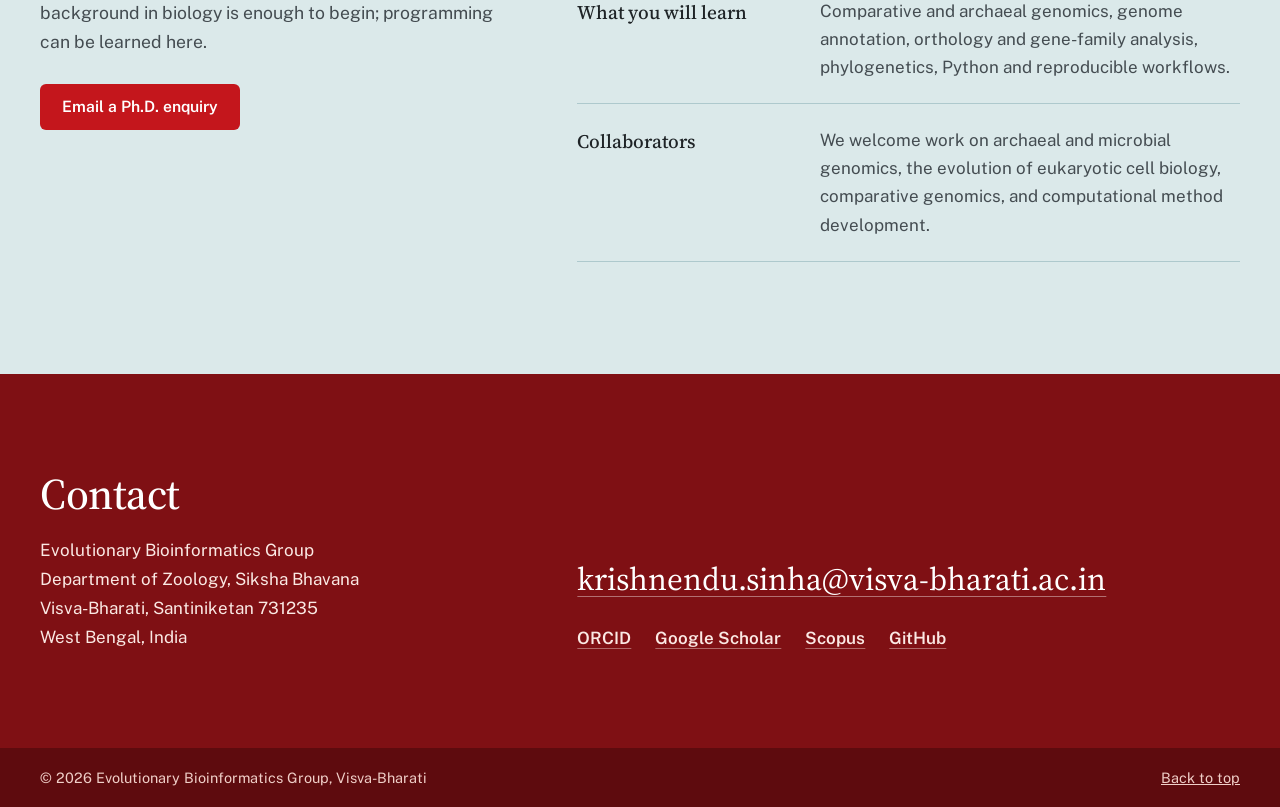
==== commit 48659501: "revising the focus" ====
--- a/index.html
+++ b/index.html
@@ -5,12 +5,12 @@
     <meta name="viewport" content="width=device-width, initial-scale=1">
     <meta
       name="description"
-      content="Evolutionary Bioinformatics Group at Visva-Bharati studies evolutionary genomics, molecular adaptation, sequence alignment, statistical phylogenetics, and reproducible bioinformatics."
+      content="Evolutionary Bioinformatics Group at Visva-Bharati studies archaeal biology and the origin of eukaryotes through comparative genomics, phylogenetics and careful computational inference."
     >
     <meta name="theme-color" content="#7f1014">
     <meta property="og:type" content="website">
     <meta property="og:title" content="Evolutionary Bioinformatics Group | Visva-Bharati">
-    <meta property="og:description" content="Evolutionary genomics, molecular adaptation, sequence-alignment methods and reproducible software at the Department of Zoology, Visva-Bharati.">
+    <meta property="og:description" content="Archaeal biology and the origin of eukaryotes, studied through comparative genomics and phylogenetics at the Department of Zoology, Visva-Bharati.">
     <meta property="og:url" content="https://sinhakrishnendu.github.io/Lab_website/">
     <meta property="og:image" content="https://sinhakrishnendu.github.io/Lab_website/assets/og-image.png">
     <meta property="og:image:width" content="1200">
@@ -57,12 +57,13 @@
           ]
         },
         "knowsAbout": [
-          "Evolutionary genomics",
-          "Molecular evolution",
-          "Statistical phylogenetics",
-          "Multiple sequence alignment",
-          "Positive selection",
-          "Ancestral sequence reconstruction"
+          "Archaeal biology",
+          "Eukaryogenesis",
+          "Asgard archaea",
+          "Comparative genomics",
+          "Phylogenomics",
+          "Genome evolution",
+          "Bioinformatics"
         ]
       }
     </script>
@@ -118,9 +119,10 @@
             <p class="hero-affiliation">Department of Zoology, Visva-Bharati, Santiniketan</p>
             <h1 id="hero-title">Reading evolutionary history in sequences</h1>
             <p class="hero-copy">
-              The Evolutionary Bioinformatics Group studies how natural selection, gene duplication
-              and lineage history leave measurable traces in genes, proteins and genomes, and
-              builds transparent statistical and computational methods to read them.
+              The Evolutionary Bioinformatics Group studies archaeal biology and the origin of
+              eukaryotes. We use comparative genomics and phylogenetics to trace how the features of
+              complex cells arose from archaeal ancestors, and careful computational methods to read
+              that deep history from genomes.
             </p>
             <div class="hero-actions">
               <a class="button primary" href="#programmes">Explore our research</a>
@@ -139,13 +141,13 @@
           <h2 id="questions-title">The questions behind our work</h2>
           <ol class="question-list">
             <li>
-              <p>Which evolutionary patterns repeat across independent lineages, and which depend on history?</p>
-            </li>
-            <li>
-              <p>When is a molecular signal of selection statistically identifiable, rather than an artefact of the model or the alignment?</p>
-            </li>
-            <li>
-              <p>How can sequence-level evidence be connected to protein structure and biological function without overstating the inference?</p>
+              <p>Which features of the eukaryotic cell were already present in its archaeal ancestors, and which arose afterwards?</p>
+            </li>
+            <li>
+              <p>How did genes and genomes change in structure, through gain, loss and duplication, across the transition from archaea to eukaryotes?</p>
+            </li>
+            <li>
+              <p>When can a signal this deep in time be recovered reliably from sequence data, rather than created by annotation, alignment or model choice?</p>
             </li>
           </ol>
         </div>
@@ -156,55 +158,51 @@
           <header class="section-head">
             <h2 id="programmes-title">Research</h2>
             <p>
-              We study how evolution writes itself into genomes, genes and proteins, and we build
-              the statistical and computational methods needed to read that record reliably.
-              Four connected themes run through the group's work.
+              We study the biology of archaea and what their genomes reveal about the origin of
+              eukaryotes, and we build the computational approaches needed to read that record
+              reliably. Four connected themes run through the group's work.
             </p>
           </header>
 
           <div class="theme-grid">
             <article class="theme">
-              <h3>Genome and gene-family evolution</h3>
-              <p>
-                Genomes are reshaped by duplication, loss and the gain of new structural features.
-                We ask which of these changes recur predictably across independent lineages and
-                which depend on the particular history of each lineage, from whole-genome
-                duplications to the architecture of individual genes.
-              </p>
-              <p class="theme-approaches">Comparative genomics, orthology and gene-family inference, ancestral-state reconstruction</p>
+              <h3>Archaeal genome biology</h3>
+              <p>
+                Archaea are a domain of life in their own right, and the Asgard lineages are the
+                closest known prokaryotic relatives of eukaryotes. We study archaeal genomes, their gene
+                content and gene structure, and how these vary across the archaeal tree.
+              </p>
+              <p class="theme-approaches">Comparative genomics, genome annotation, metagenome-assembled genomes</p>
             </article>
 
             <article class="theme">
-              <h3>Molecular adaptation and natural selection</h3>
-              <p>
-                Natural selection leaves statistical signatures in coding sequences, but those
-                signatures are easily confounded by alignment error, model misspecification and
-                limited data. We develop and apply tests of adaptive and constrained evolution with
-                explicit attention to when a signal is genuinely identifiable.
-              </p>
-              <p class="theme-approaches">Codon models, lineage- and site-specific tests, codon usage, simulation and sensitivity analysis</p>
+              <h3>Eukaryogenesis</h3>
+              <p>
+                The eukaryotic cell arose from a partnership involving an archaeal host. We trace
+                hallmark eukaryotic genes and molecular features back to their archaeal origins to ask
+                what the ancestor of eukaryotes already had, and what was gained along the way.
+              </p>
+              <p class="theme-approaches">Phylogenomics, gene-family evolution, ancestral-state reconstruction</p>
             </article>
 
             <article class="theme">
-              <h3>Protein evolution, structure and function</h3>
-              <p>
-                Sequence change matters through its effect on proteins. We reconstruct ancestral
-                sequences and follow historical substitutions into structure, stability and
-                dynamics, connecting evolutionary inference to molecular mechanism without
-                overstating what the sequence evidence can support.
-              </p>
-              <p class="theme-approaches">Ancestral sequence reconstruction, structural bioinformatics, molecular dynamics</p>
+              <h3>Gene and genome architecture</h3>
+              <p>
+                Introns, duplications and gene losses reshape genomes over deep time. We ask where
+                such changes arise repeatedly and where they depend on the particular history of a
+                lineage, from whole gene families to the structure of individual genes.
+              </p>
+              <p class="theme-approaches">Orthology inference, gene-tree reconciliation, ancestral reconstruction of gene structure</p>
             </article>
 
             <article class="theme">
-              <h3>Computational methods and reproducible inference</h3>
-              <p>
-                Every evolutionary conclusion rests on a chain of computational choices. We build
-                open methods for sequence alignment, evolutionary analysis and omics
-                interpretation, and design workflows that report how robust each result is to
-                the choices made along the way.
-              </p>
-              <p class="theme-approaches">Sequence alignment, machine learning on biological sequences, workflow design, open-source software</p>
+              <h3>Reliable inference and tool development</h3>
+              <p>
+                Deep evolutionary signals are faint and easily distorted by the way data are annotated,
+                aligned and modelled. We design approaches that avoid circular reasoning and test how
+                robust each conclusion is, and we develop open-source tools when existing ones fall short.
+              </p>
+              <p class="theme-approaches">Phylogenetic inference, sequence alignment, workflow design, open-source software</p>
             </article>
           </div>
         </div>
@@ -266,7 +264,10 @@
         <div class="shell">
           <header class="section-head">
             <h2 id="software-title">Software</h2>
-            <p>Open-source tools developed in the group.</p>
+            <p>
+              Open-source tools developed in the group. Building careful computational methods remains
+              central to how we work, and new tools will follow the questions we pursue.
+            </p>
           </header>
 
           <div class="software-grid">
@@ -314,9 +315,10 @@
               <p class="role">Principal Investigator, Associate Professor of Zoology</p>
               <p>
                 Dr. Sinha leads the Evolutionary Bioinformatics Group in the Department of Zoology at
-                Visva-Bharati. His research combines evolutionary genomics, molecular evolution and the
-                development of computational methods, with a particular interest in making statistical
-                evidence for evolutionary change robust and interpretable. He received his Ph.D. in
+                Visva-Bharati. His research focuses on archaeal biology and the origin of eukaryotes, combining
+                comparative genomics, phylogenetics and the development of computational methods, with a
+                particular interest in making evidence for deep evolutionary events robust and
+                interpretable. He received his Ph.D. in
                 Molecular Medicine from Bose Institute, Kolkata, his M.Sc. from the University of
                 Calcutta and his B.Sc. from Presidency College, Kolkata. Before joining Visva-Bharati in
                 2026, he taught at Jhargram Raj College in the West Bengal Education Service.
@@ -410,11 +412,11 @@
             </div>
             <div>
               <dt>What you will learn</dt>
-              <dd>Orthology and gene-family analysis, sequence alignment, phylogenetics, codon models, simulation, Python and reproducible workflows.</dd>
+              <dd>Comparative and archaeal genomics, genome annotation, orthology and gene-family analysis, phylogenetics, Python and reproducible workflows.</dd>
             </div>
             <div>
               <dt>Collaborators</dt>
-              <dd>We welcome work on genome evolution, plant and parasite protein evolution, microbiome and neurodegeneration research, and independent validation of computational methods.</dd>
+              <dd>We welcome work on archaeal and microbial genomics, the evolution of eukaryotic cell biology, comparative genomics, and computational method development.</dd>
             </div>
           </dl>
         </div>
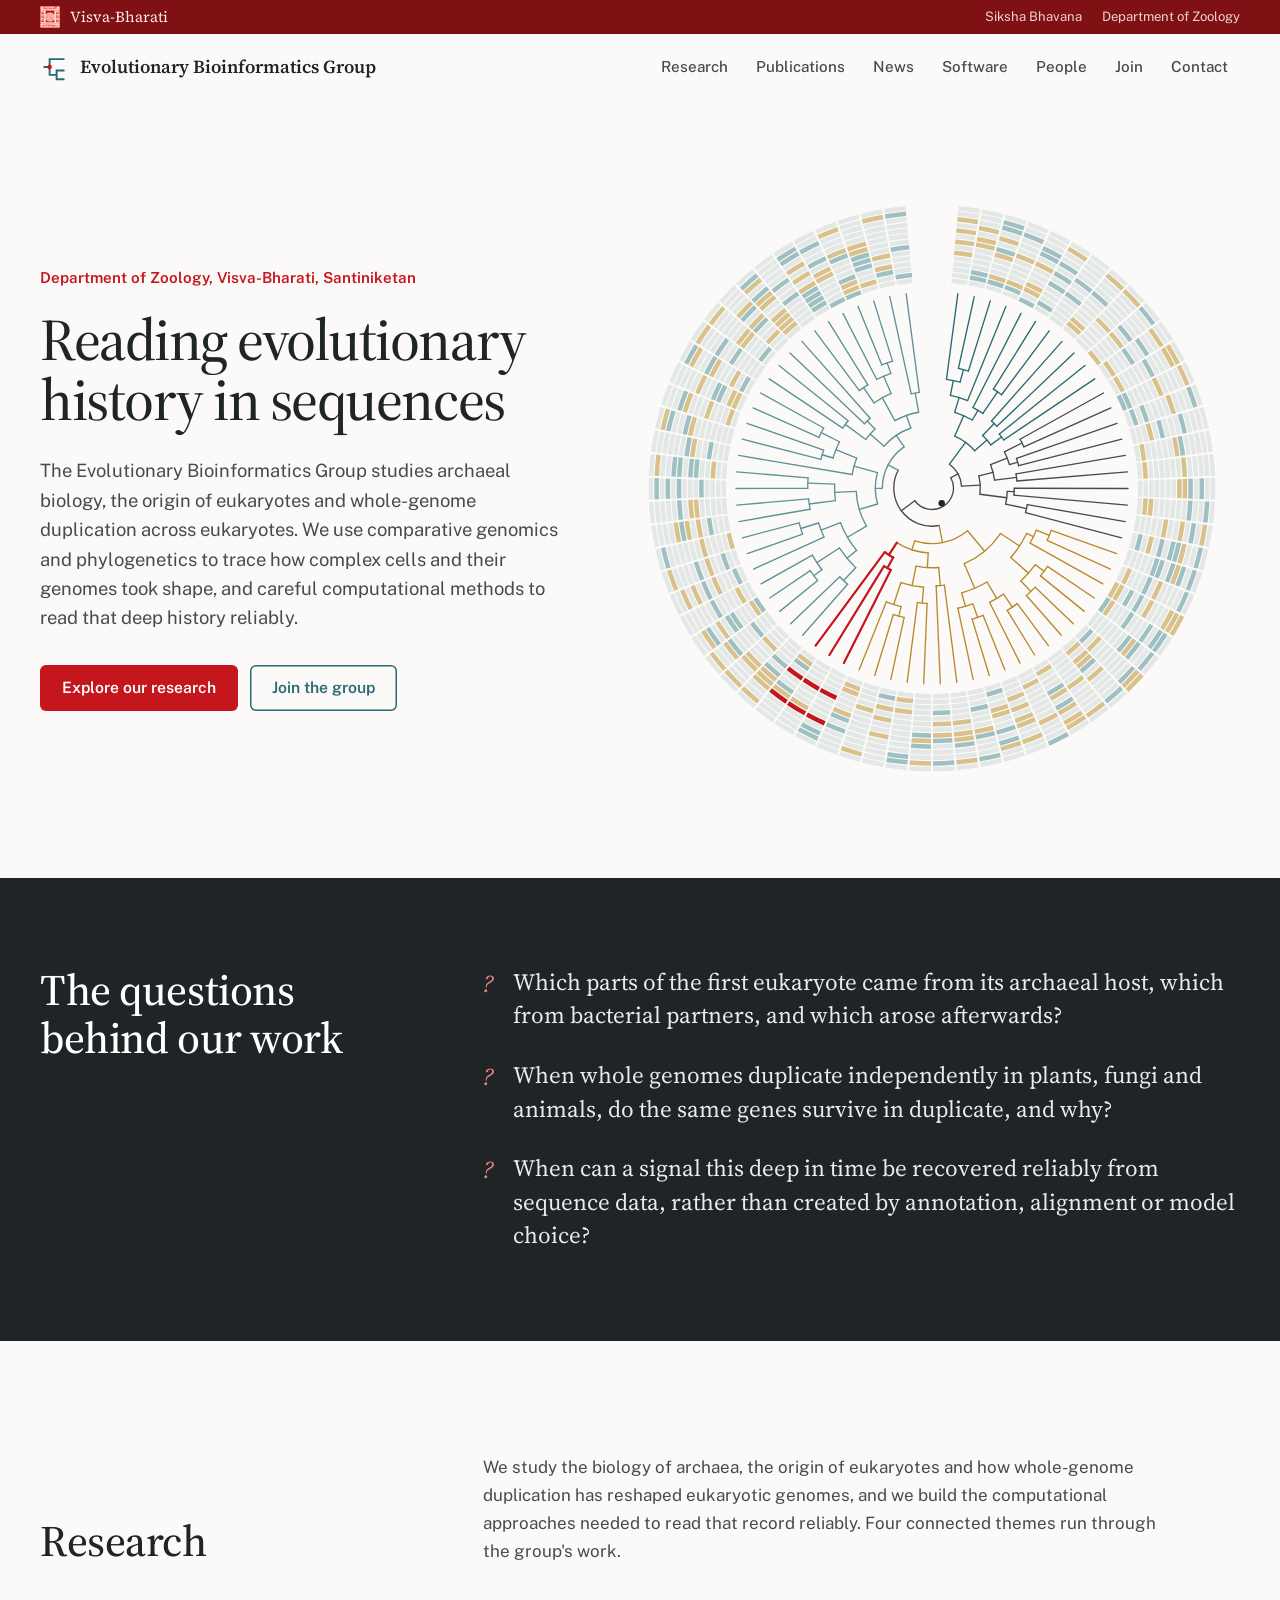
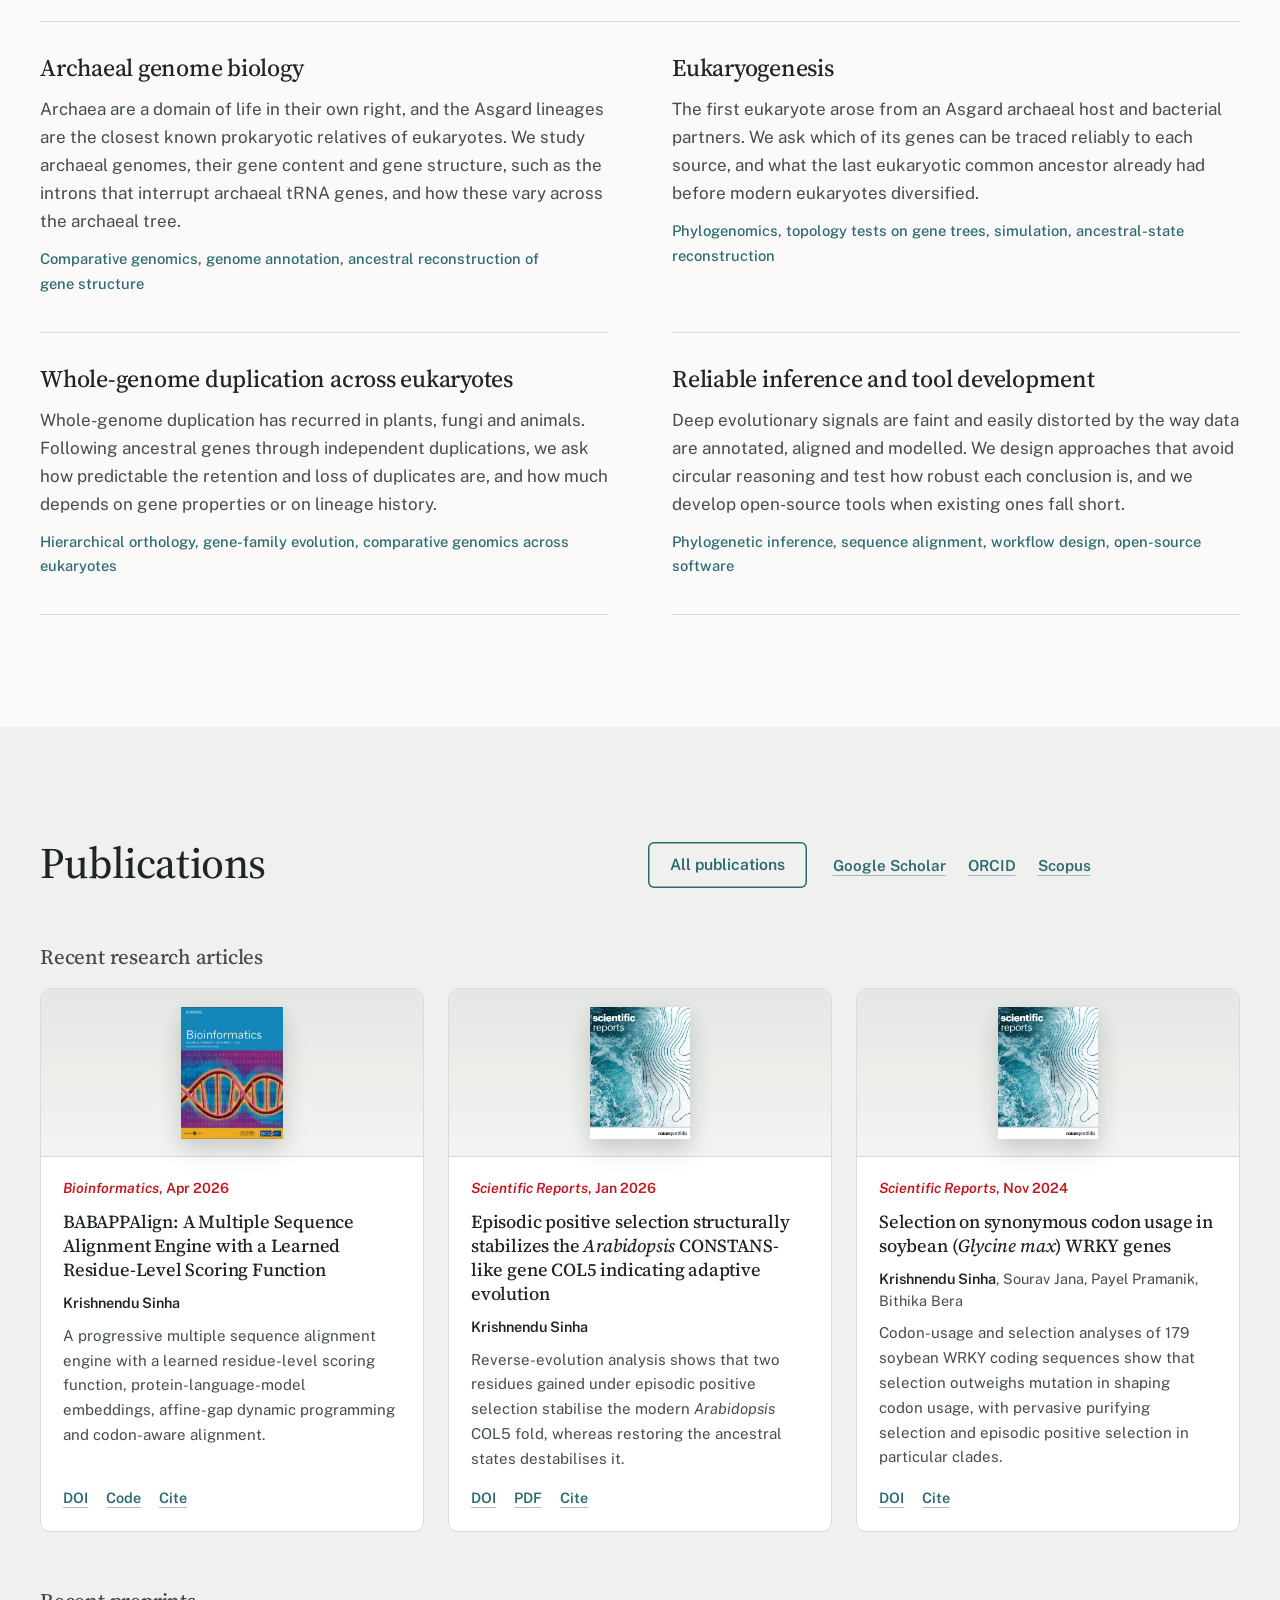
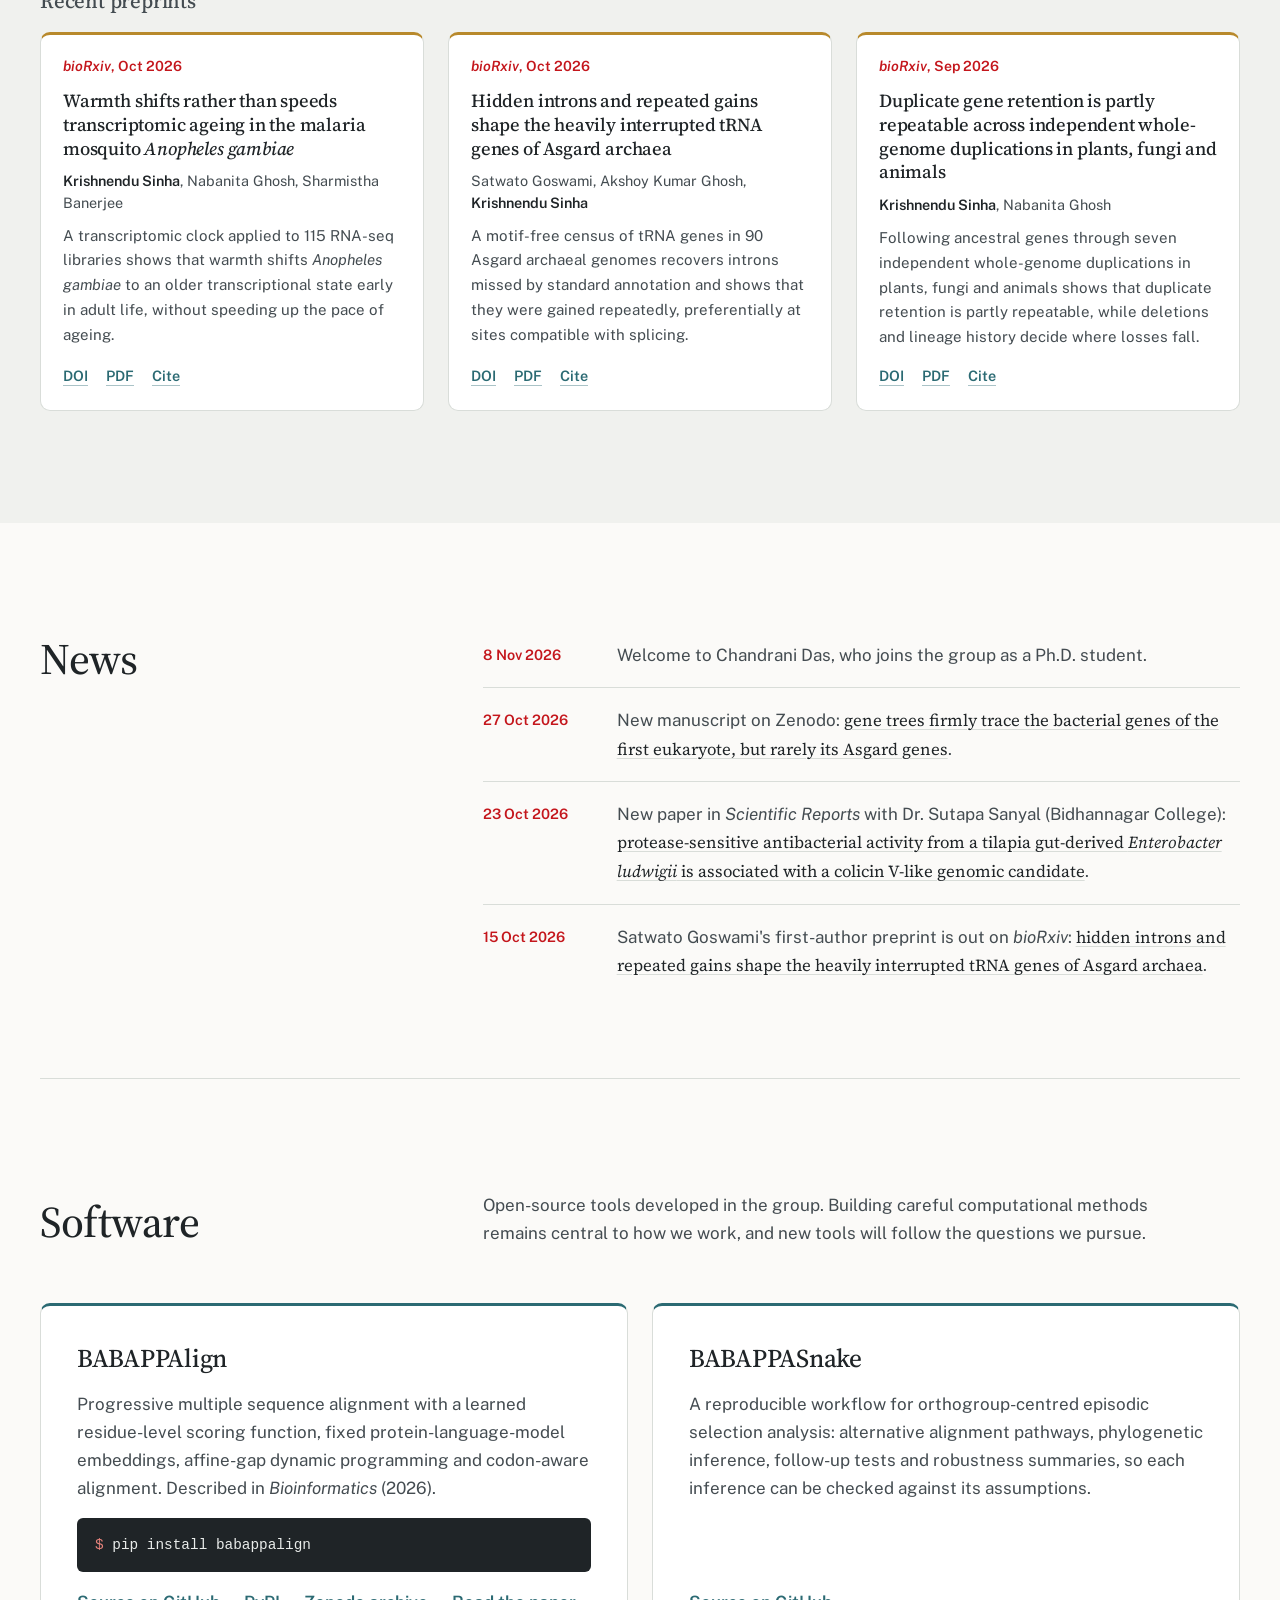
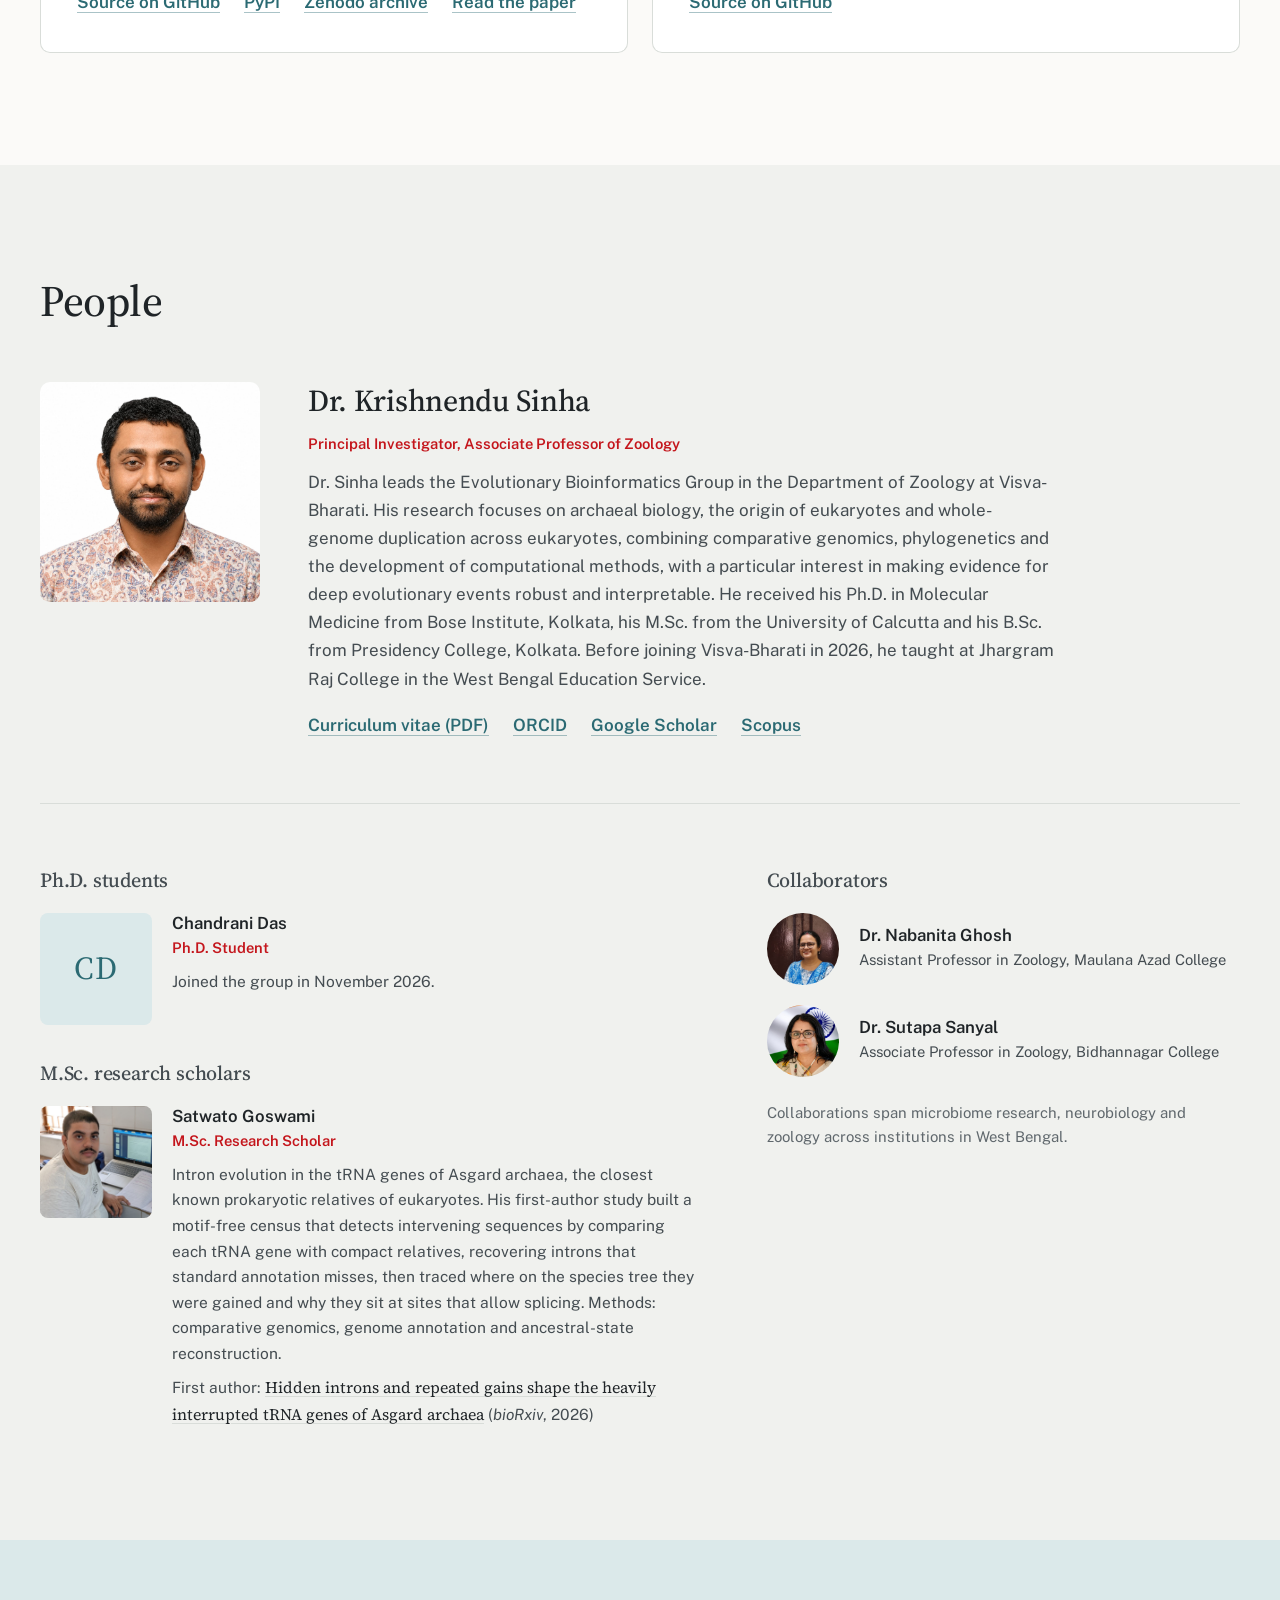
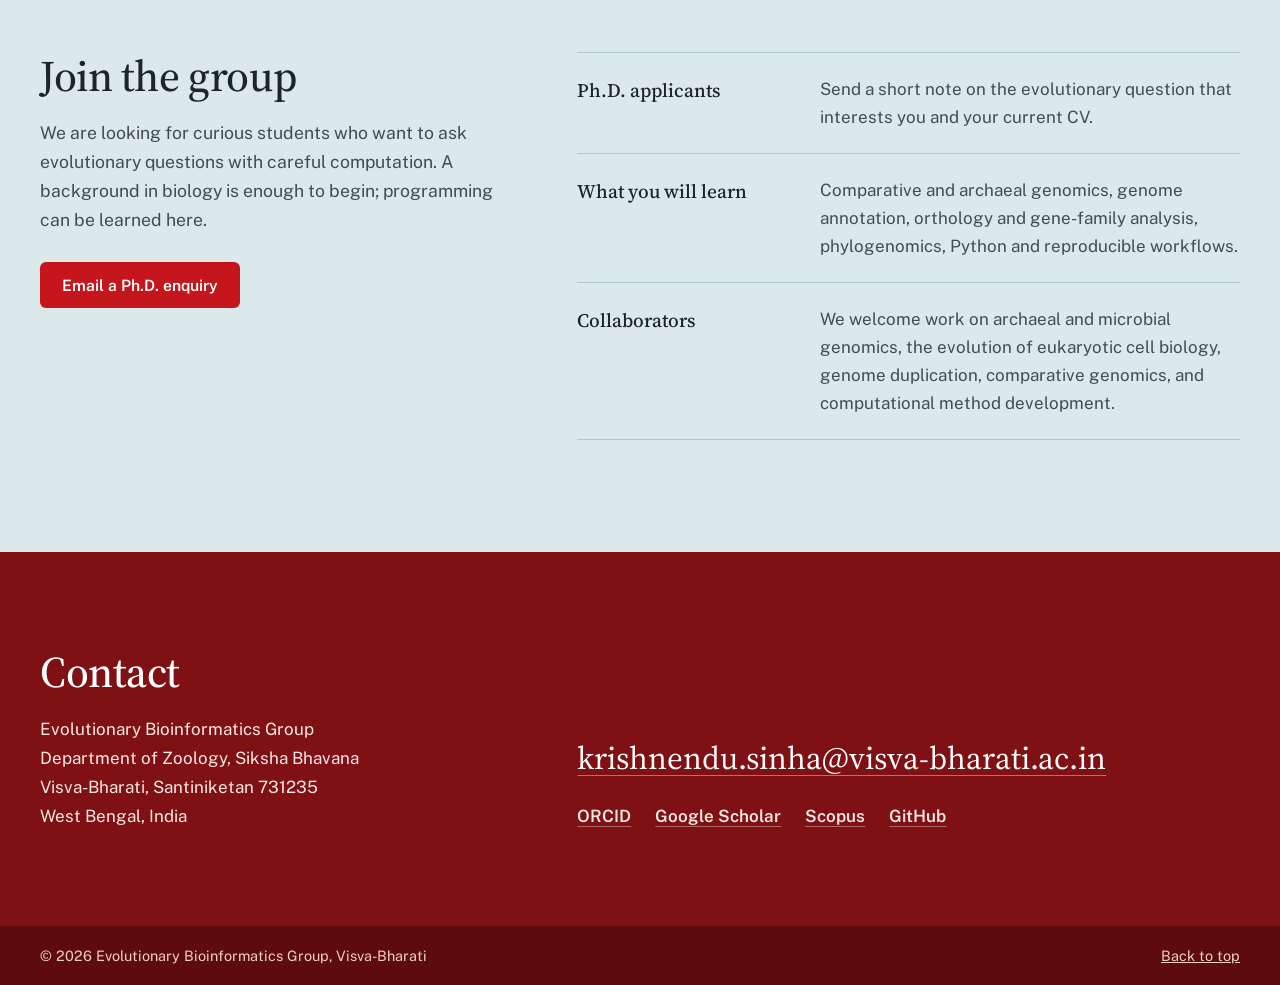
==== commit 0fa9d043: "change in thrust area" ====
--- a/index.html
+++ b/index.html
@@ -5,12 +5,12 @@
     <meta name="viewport" content="width=device-width, initial-scale=1">
     <meta
       name="description"
-      content="Evolutionary Bioinformatics Group at Visva-Bharati studies archaeal biology and the origin of eukaryotes through comparative genomics, phylogenetics and careful computational inference."
+      content="Evolutionary Bioinformatics Group at Visva-Bharati studies archaeal biology, the origin of eukaryotes and whole-genome duplication across eukaryotes, through comparative genomics, phylogenetics and careful computational inference."
     >
     <meta name="theme-color" content="#7f1014">
     <meta property="og:type" content="website">
     <meta property="og:title" content="Evolutionary Bioinformatics Group | Visva-Bharati">
-    <meta property="og:description" content="Archaeal biology and the origin of eukaryotes, studied through comparative genomics and phylogenetics at the Department of Zoology, Visva-Bharati.">
+    <meta property="og:description" content="Archaeal biology, the origin of eukaryotes and whole-genome duplication, studied through comparative genomics and phylogenetics at the Department of Zoology, Visva-Bharati.">
     <meta property="og:url" content="https://sinhakrishnendu.github.io/Lab_website/">
     <meta property="og:image" content="https://sinhakrishnendu.github.io/Lab_website/assets/og-image.png">
     <meta property="og:image:width" content="1200">
@@ -62,6 +62,7 @@
           "Asgard archaea",
           "Comparative genomics",
           "Phylogenomics",
+          "Whole-genome duplication",
           "Genome evolution",
           "Bioinformatics"
         ]
@@ -119,10 +120,10 @@
             <p class="hero-affiliation">Department of Zoology, Visva-Bharati, Santiniketan</p>
             <h1 id="hero-title">Reading evolutionary history in sequences</h1>
             <p class="hero-copy">
-              The Evolutionary Bioinformatics Group studies archaeal biology and the origin of
-              eukaryotes. We use comparative genomics and phylogenetics to trace how the features of
-              complex cells arose from archaeal ancestors, and careful computational methods to read
-              that deep history from genomes.
+              The Evolutionary Bioinformatics Group studies archaeal biology, the origin of eukaryotes
+              and whole-genome duplication across eukaryotes. We use comparative genomics and
+              phylogenetics to trace how complex cells and their genomes took shape, and careful
+              computational methods to read that deep history reliably.
             </p>
             <div class="hero-actions">
               <a class="button primary" href="#programmes">Explore our research</a>
@@ -141,10 +142,10 @@
           <h2 id="questions-title">The questions behind our work</h2>
           <ol class="question-list">
             <li>
-              <p>Which features of the eukaryotic cell were already present in its archaeal ancestors, and which arose afterwards?</p>
-            </li>
-            <li>
-              <p>How did genes and genomes change in structure, through gain, loss and duplication, across the transition from archaea to eukaryotes?</p>
+              <p>Which parts of the first eukaryote came from its archaeal host, which from bacterial partners, and which arose afterwards?</p>
+            </li>
+            <li>
+              <p>When whole genomes duplicate independently in plants, fungi and animals, do the same genes survive in duplicate, and why?</p>
             </li>
             <li>
               <p>When can a signal this deep in time be recovered reliably from sequence data, rather than created by annotation, alignment or model choice?</p>
@@ -158,9 +159,9 @@
           <header class="section-head">
             <h2 id="programmes-title">Research</h2>
             <p>
-              We study the biology of archaea and what their genomes reveal about the origin of
-              eukaryotes, and we build the computational approaches needed to read that record
-              reliably. Four connected themes run through the group's work.
+              We study the biology of archaea, the origin of eukaryotes and how whole-genome
+              duplication has reshaped eukaryotic genomes, and we build the computational approaches
+              needed to read that record reliably. Four connected themes run through the group's work.
             </p>
           </header>
 
@@ -170,29 +171,30 @@
               <p>
                 Archaea are a domain of life in their own right, and the Asgard lineages are the
                 closest known prokaryotic relatives of eukaryotes. We study archaeal genomes, their gene
-                content and gene structure, and how these vary across the archaeal tree.
-              </p>
-              <p class="theme-approaches">Comparative genomics, genome annotation, metagenome-assembled genomes</p>
+                content and gene structure, such as the introns that interrupt archaeal tRNA genes, and
+                how these vary across the archaeal tree.
+              </p>
+              <p class="theme-approaches">Comparative genomics, genome annotation, ancestral reconstruction of gene structure</p>
             </article>
 
             <article class="theme">
               <h3>Eukaryogenesis</h3>
               <p>
-                The eukaryotic cell arose from a partnership involving an archaeal host. We trace
-                hallmark eukaryotic genes and molecular features back to their archaeal origins to ask
-                what the ancestor of eukaryotes already had, and what was gained along the way.
-              </p>
-              <p class="theme-approaches">Phylogenomics, gene-family evolution, ancestral-state reconstruction</p>
+                The first eukaryote arose from an Asgard archaeal host and bacterial partners. We ask
+                which of its genes can be traced reliably to each source, and what the last eukaryotic
+                common ancestor already had before modern eukaryotes diversified.
+              </p>
+              <p class="theme-approaches">Phylogenomics, topology tests on gene trees, simulation, ancestral-state reconstruction</p>
             </article>
 
             <article class="theme">
-              <h3>Gene and genome architecture</h3>
-              <p>
-                Introns, duplications and gene losses reshape genomes over deep time. We ask where
-                such changes arise repeatedly and where they depend on the particular history of a
-                lineage, from whole gene families to the structure of individual genes.
-              </p>
-              <p class="theme-approaches">Orthology inference, gene-tree reconciliation, ancestral reconstruction of gene structure</p>
+              <h3>Whole-genome duplication across eukaryotes</h3>
+              <p>
+                Whole-genome duplication has recurred in plants, fungi and animals. Following ancestral
+                genes through independent duplications, we ask how predictable the retention and loss
+                of duplicates are, and how much depends on gene properties or on lineage history.
+              </p>
+              <p class="theme-approaches">Hierarchical orthology, gene-family evolution, comparative genomics across eukaryotes</p>
             </article>
 
             <article class="theme">
@@ -240,6 +242,14 @@
               </p>
             </li>
             <li>
+              <time datetime="2026-10-27">27 Oct 2026</time>
+              <p>
+                New manuscript on Zenodo:
+                <a href="https://doi.org/10.5281/zenodo.23682688" target="_blank" rel="noreferrer">gene trees
+                firmly trace the bacterial genes of the first eukaryote, but rarely its Asgard genes</a>.
+              </p>
+            </li>
+            <li>
               <time datetime="2026-10-23">23 Oct 2026</time>
               <p>
                 New paper in <i>Scientific Reports</i> with Dr. Sutapa Sanyal (Bidhannagar College):
@@ -315,7 +325,8 @@
               <p class="role">Principal Investigator, Associate Professor of Zoology</p>
               <p>
                 Dr. Sinha leads the Evolutionary Bioinformatics Group in the Department of Zoology at
-                Visva-Bharati. His research focuses on archaeal biology and the origin of eukaryotes, combining
+                Visva-Bharati. His research focuses on archaeal biology, the origin of eukaryotes and whole-genome
+                duplication across eukaryotes, combining
                 comparative genomics, phylogenetics and the development of computational methods, with a
                 particular interest in making evidence for deep evolutionary events robust and
                 interpretable. He received his Ph.D. in
@@ -412,11 +423,11 @@
             </div>
             <div>
               <dt>What you will learn</dt>
-              <dd>Comparative and archaeal genomics, genome annotation, orthology and gene-family analysis, phylogenetics, Python and reproducible workflows.</dd>
+              <dd>Comparative and archaeal genomics, genome annotation, orthology and gene-family analysis, phylogenomics, Python and reproducible workflows.</dd>
             </div>
             <div>
               <dt>Collaborators</dt>
-              <dd>We welcome work on archaeal and microbial genomics, the evolution of eukaryotic cell biology, comparative genomics, and computational method development.</dd>
+              <dd>We welcome work on archaeal and microbial genomics, the evolution of eukaryotic cell biology, genome duplication, comparative genomics, and computational method development.</dd>
             </div>
           </dl>
         </div>
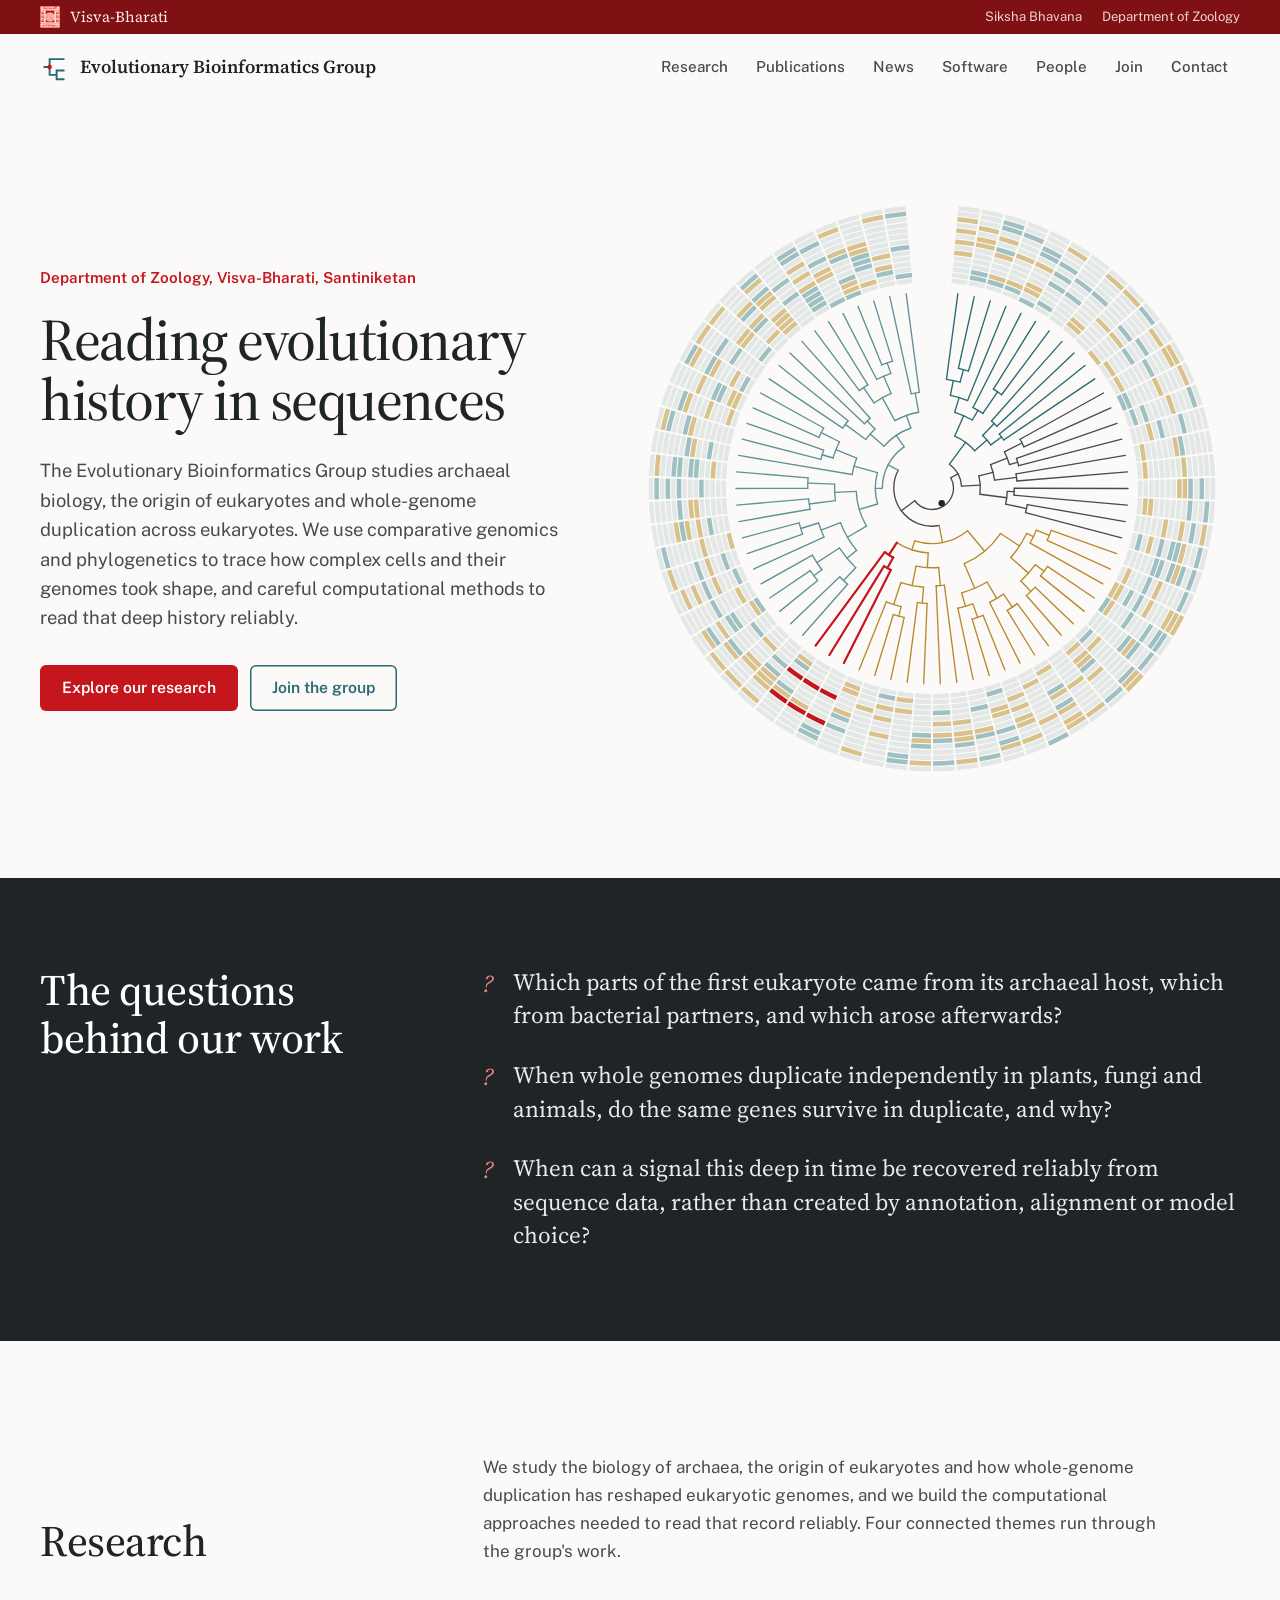
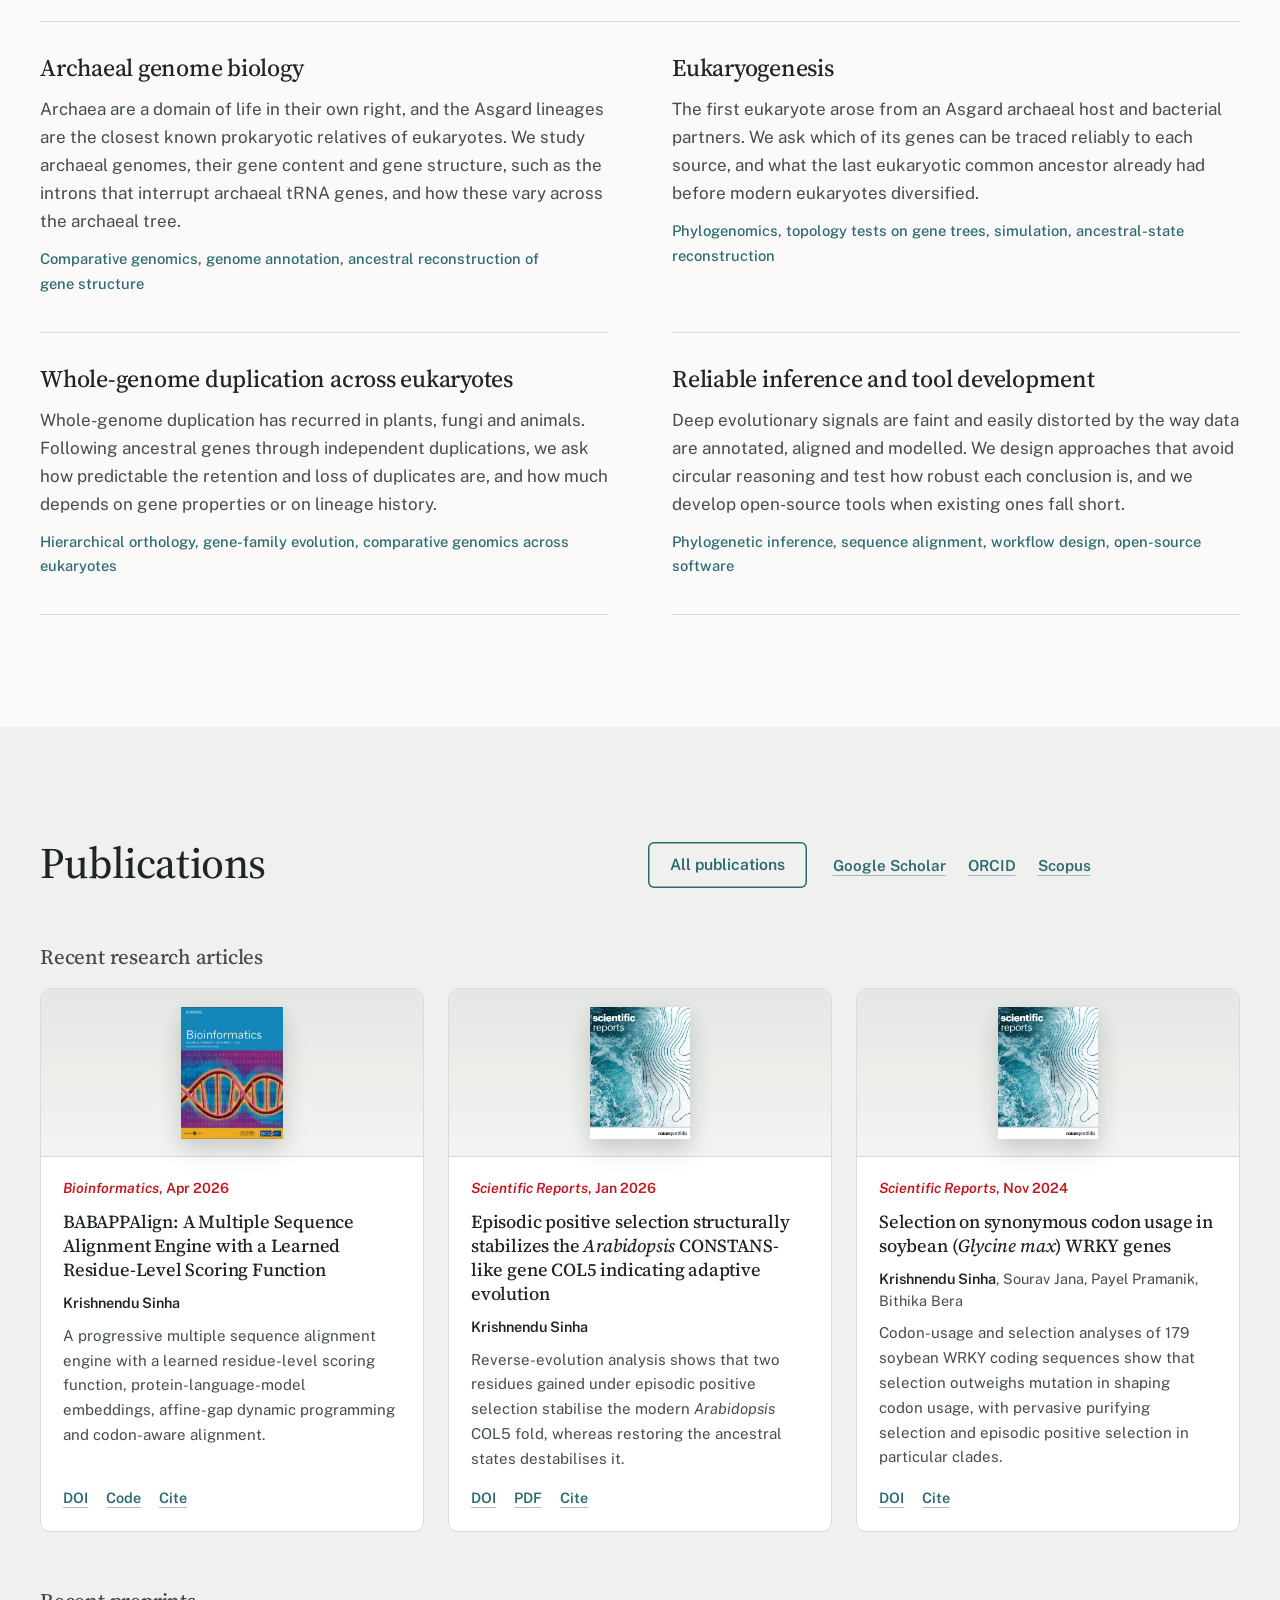
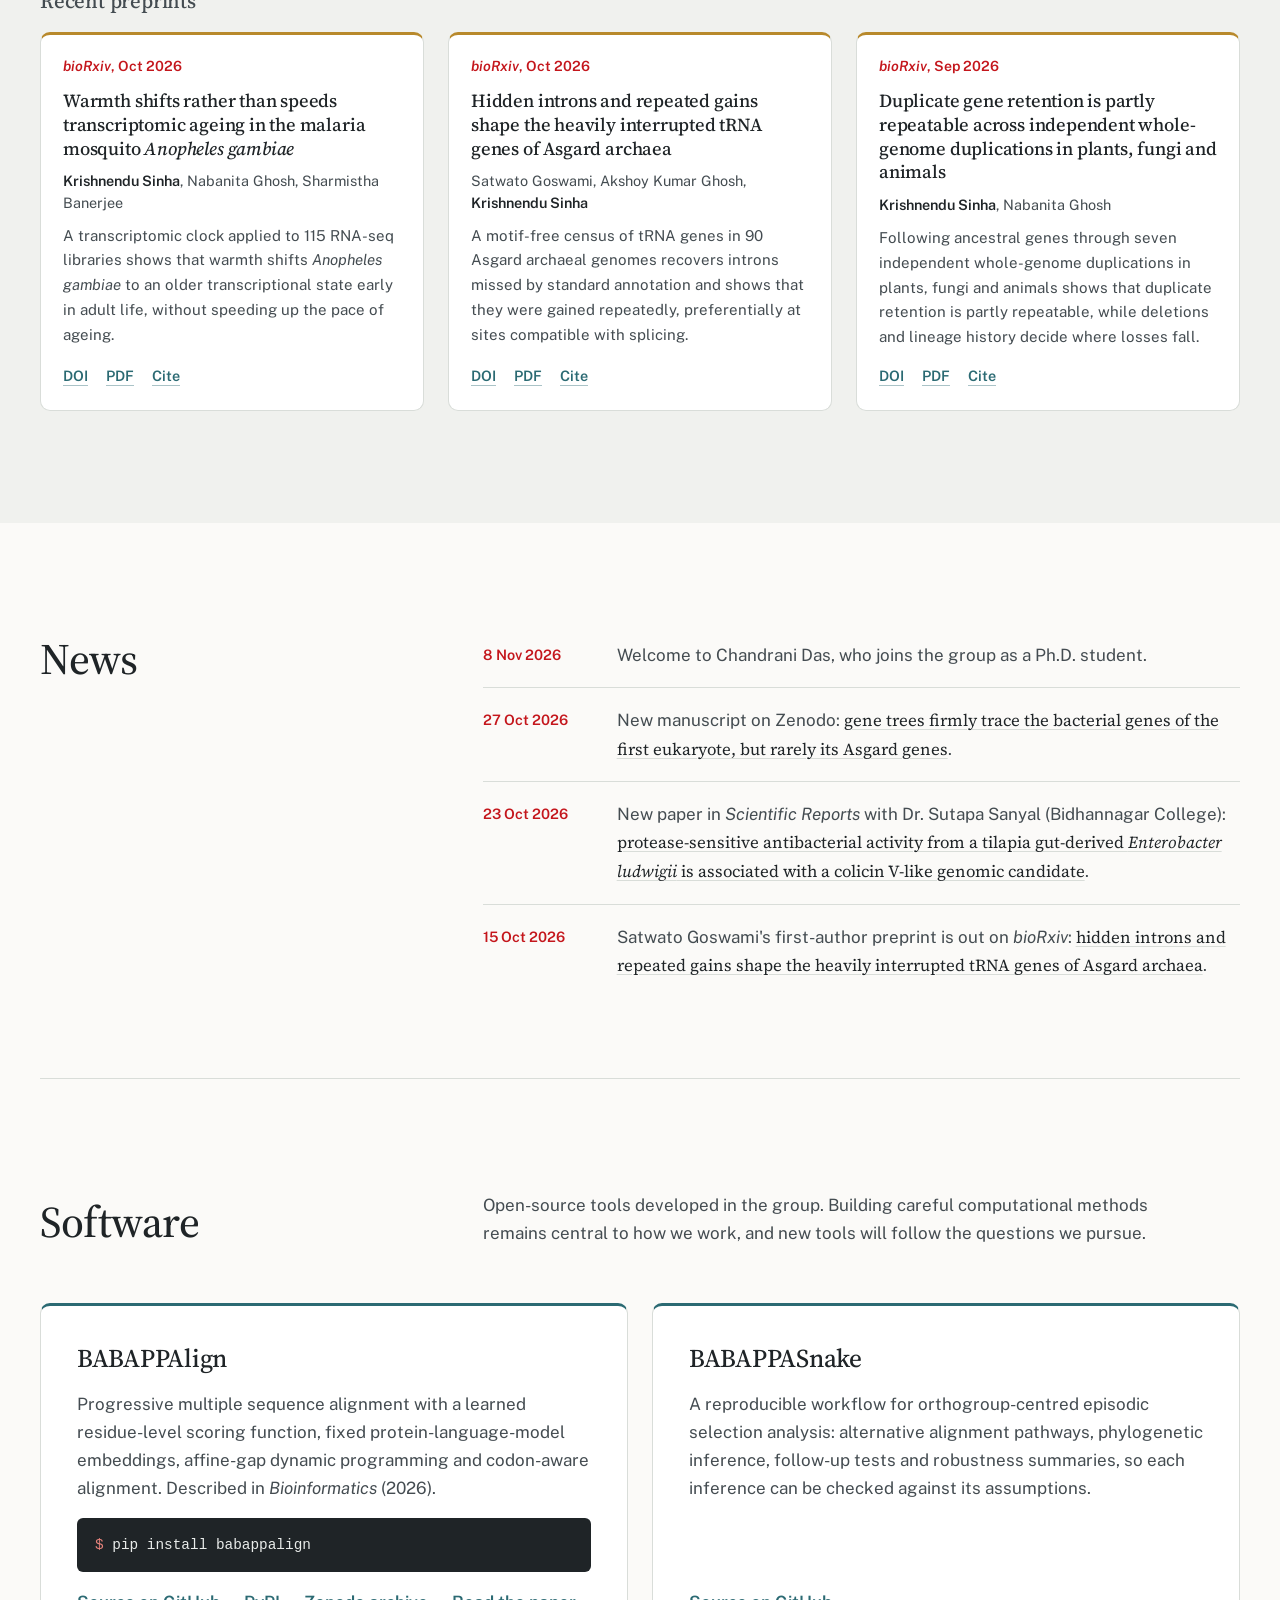
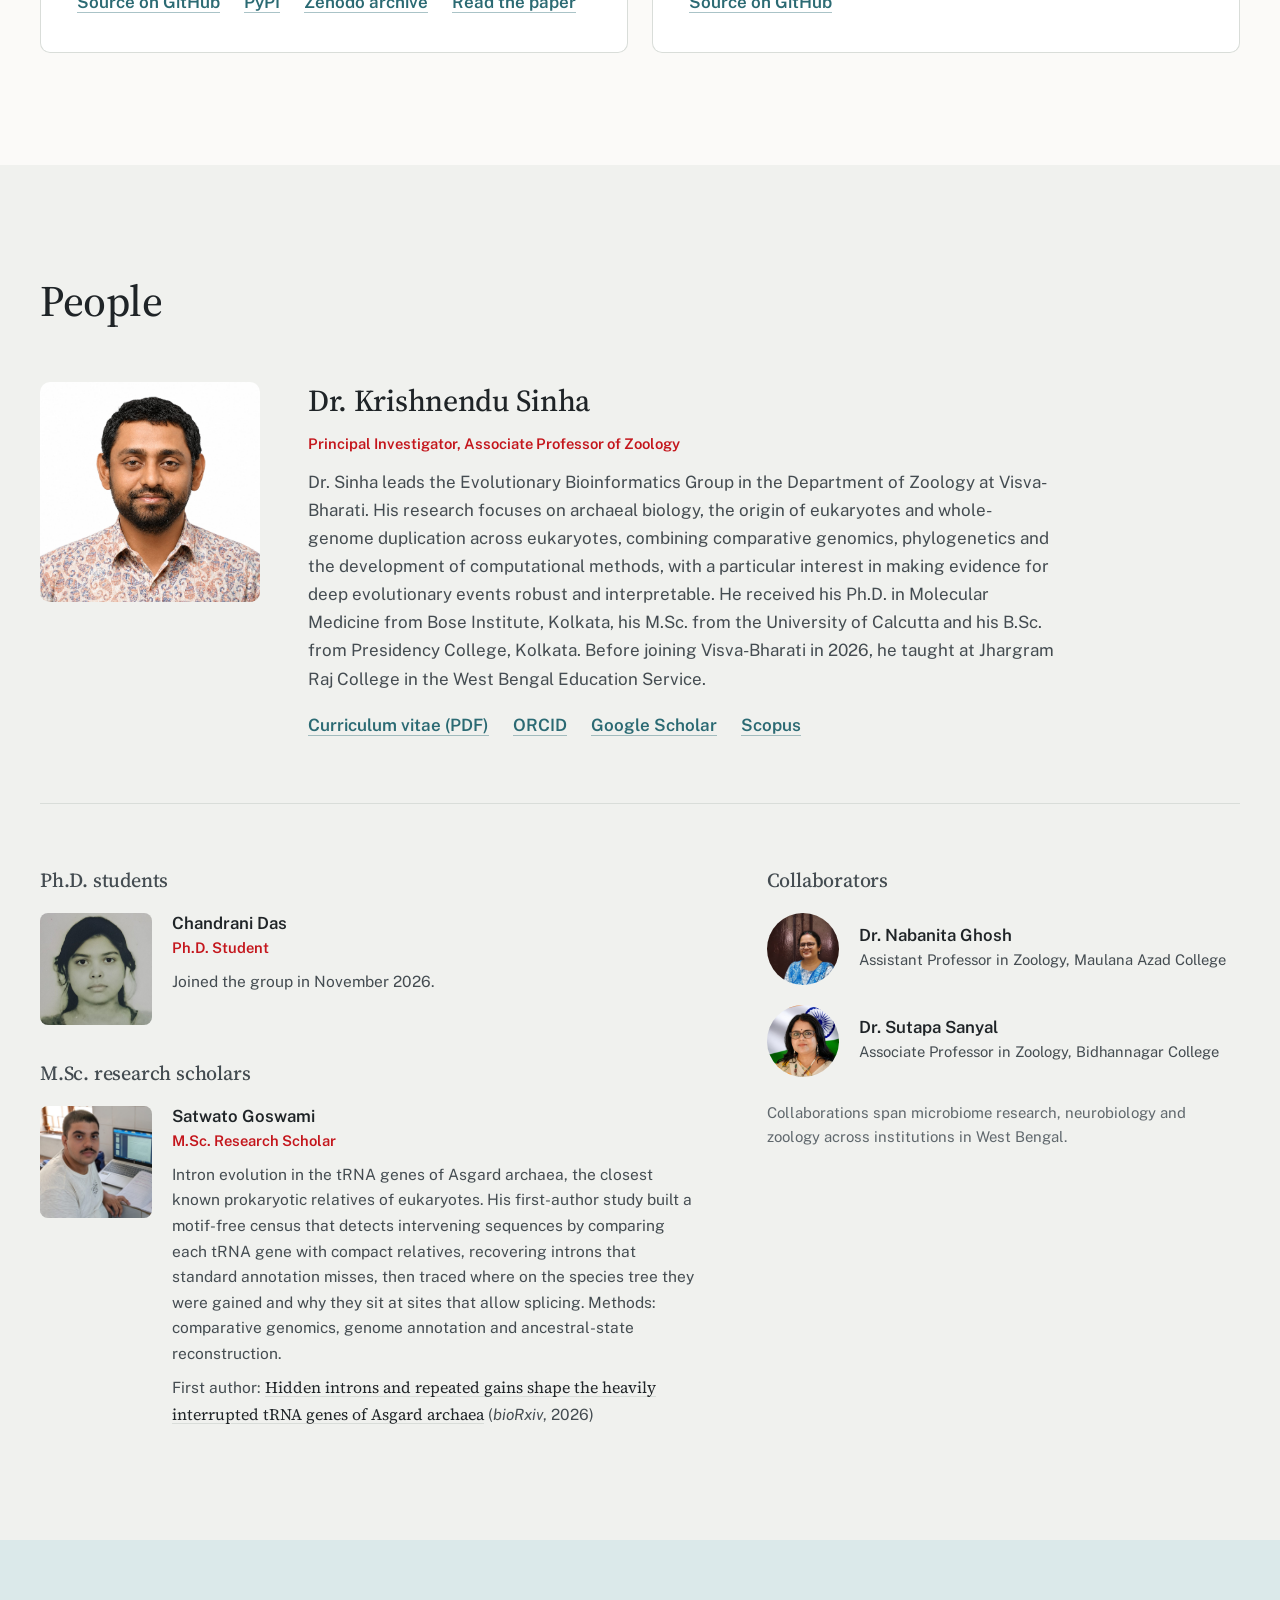
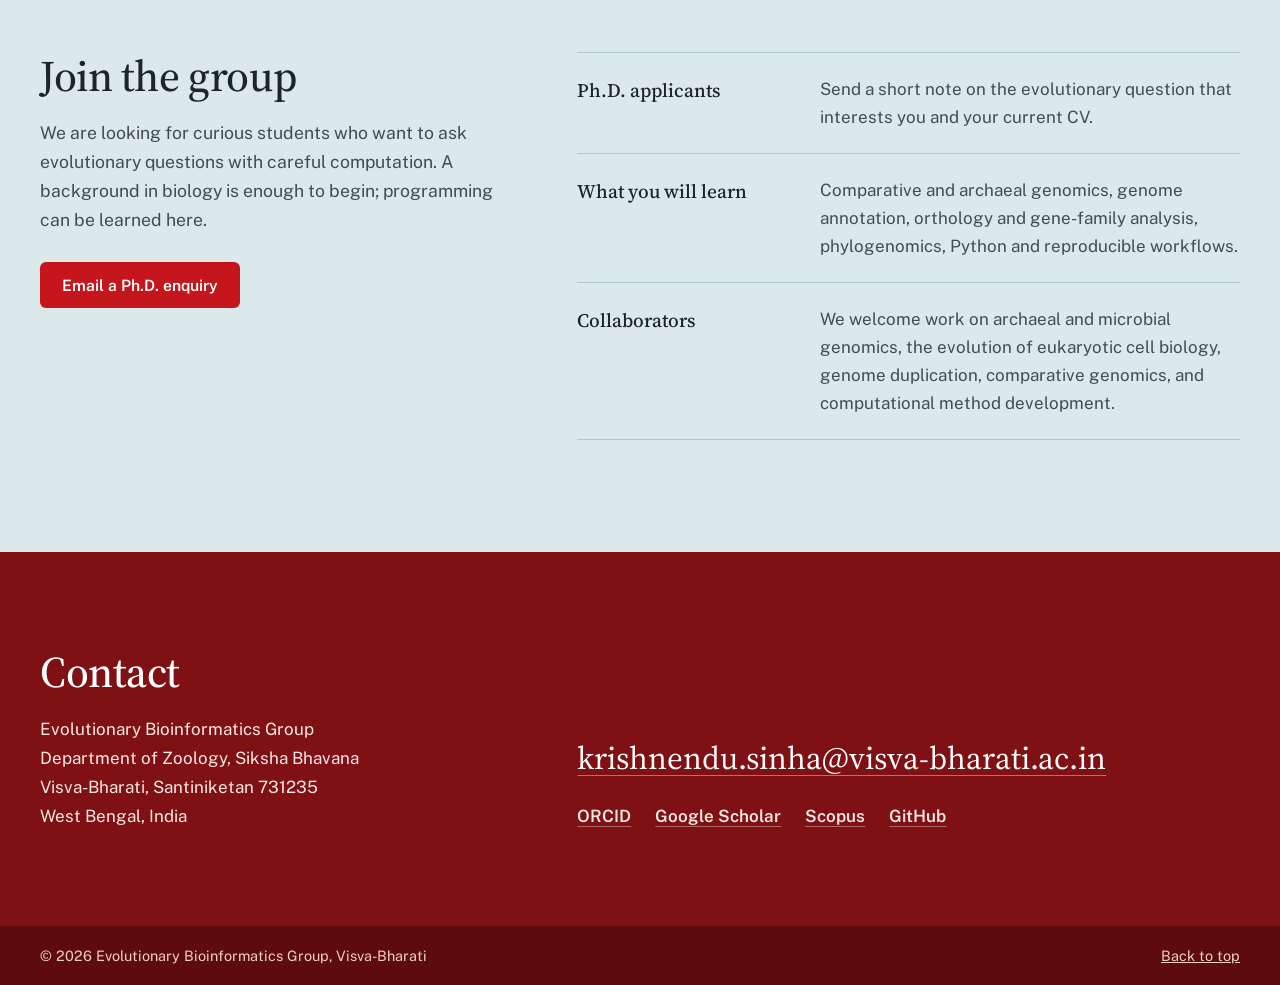
==== commit edc536b0: "pic update" ====
--- a/index.html
+++ b/index.html
@@ -347,8 +347,7 @@
             <div>
               <h3 class="group-title">Ph.D. students</h3>
               <article class="member">
-                <!-- Replace this placeholder with <img src="assets/chandrani-das.jpeg" alt="Chandrani Das" width="1000" height="1000" loading="lazy"> when the photo arrives. -->
-                <span class="member-placeholder" role="img" aria-label="Photo of Chandrani Das to follow">CD</span>
+                <img src="assets/chandrani-das-profile.jpeg" alt="Chandrani Das" width="800" height="800" loading="lazy">
                 <div>
                   <h4>Chandrani Das</h4>
                   <p class="role">Ph.D. Student</p>
